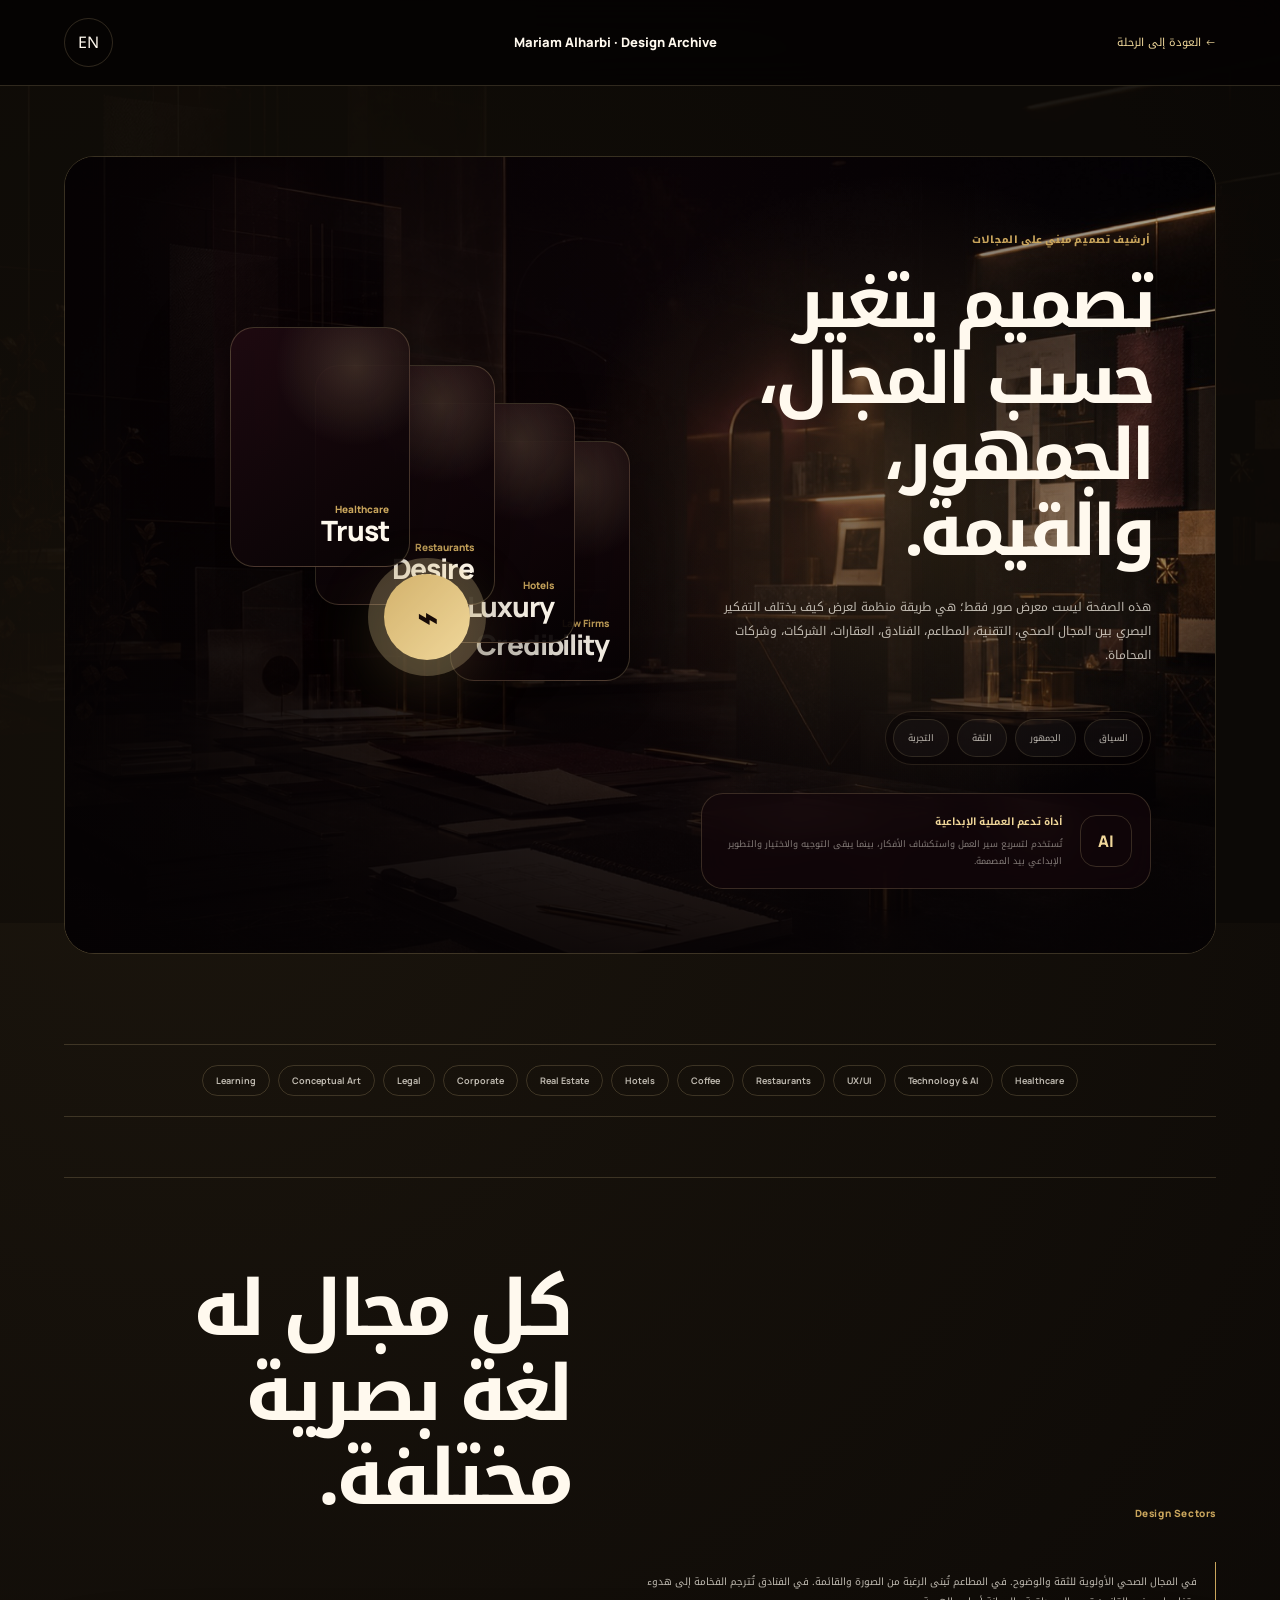
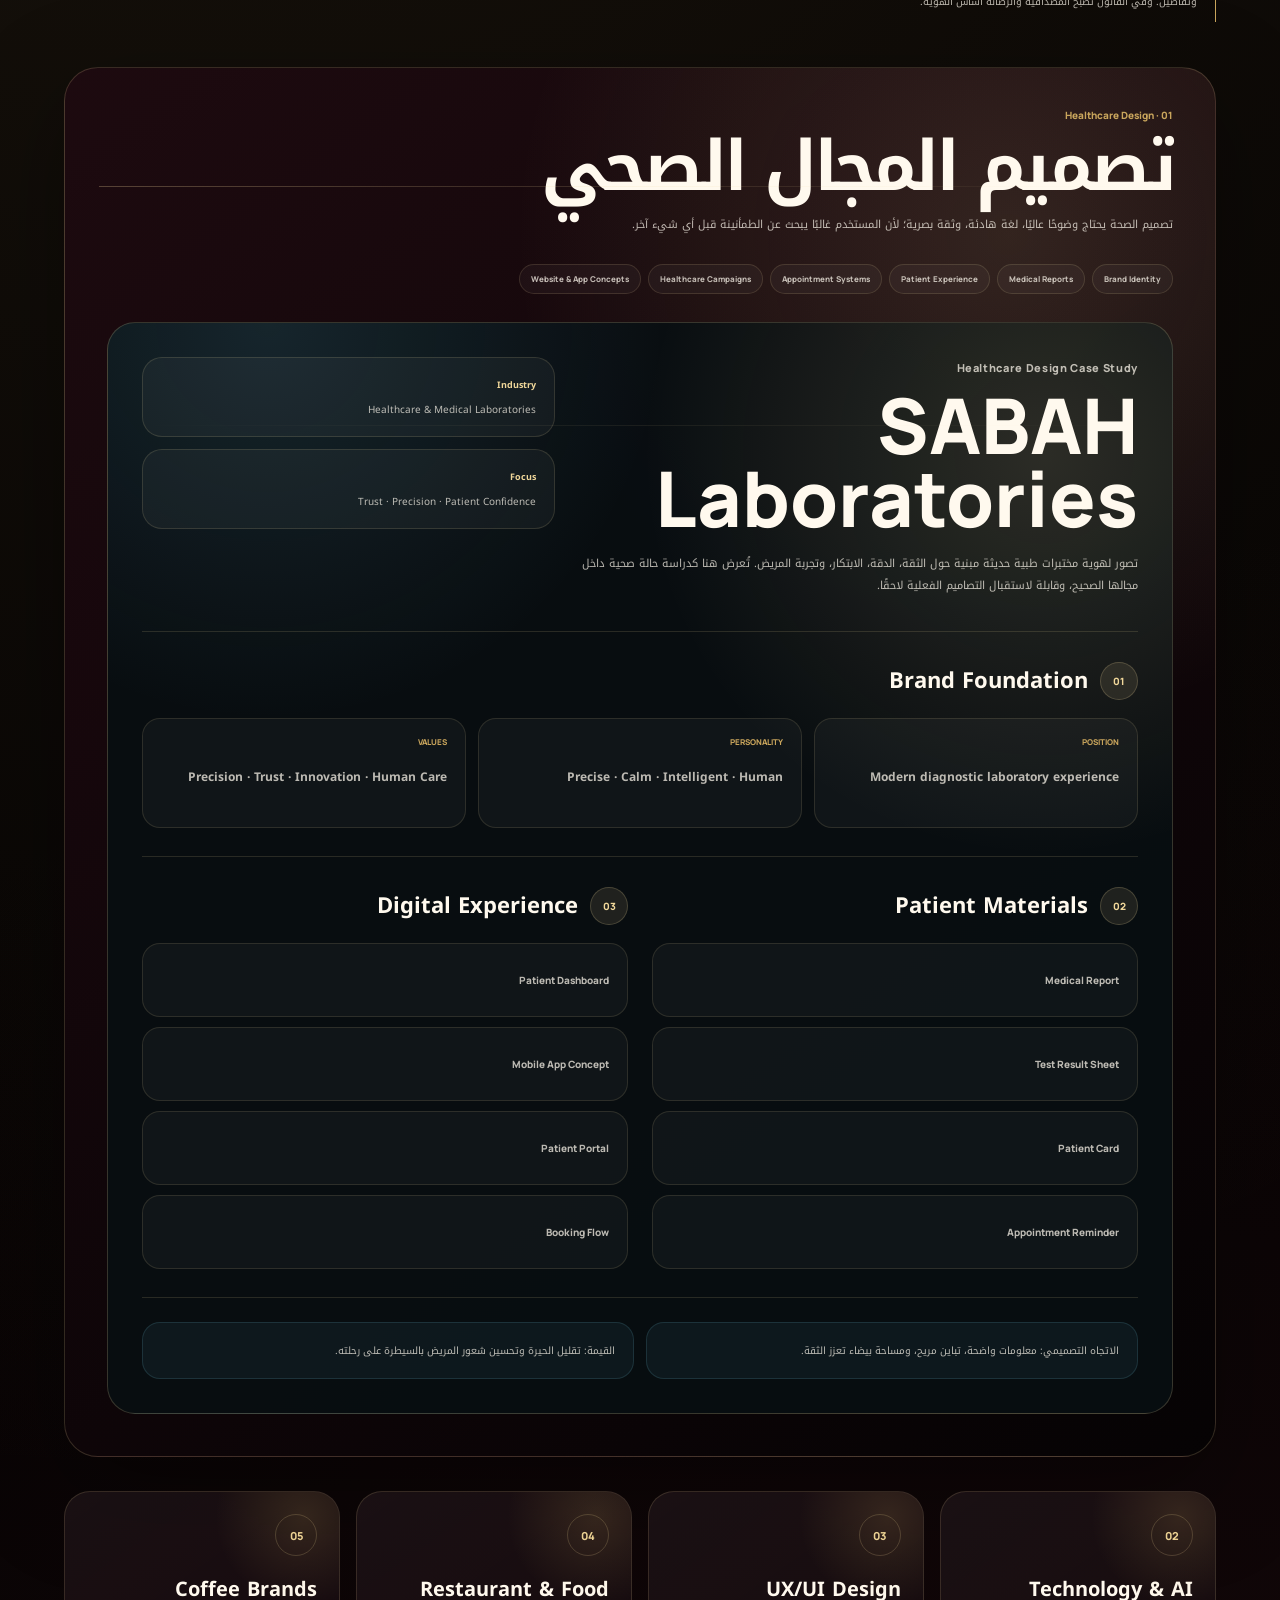
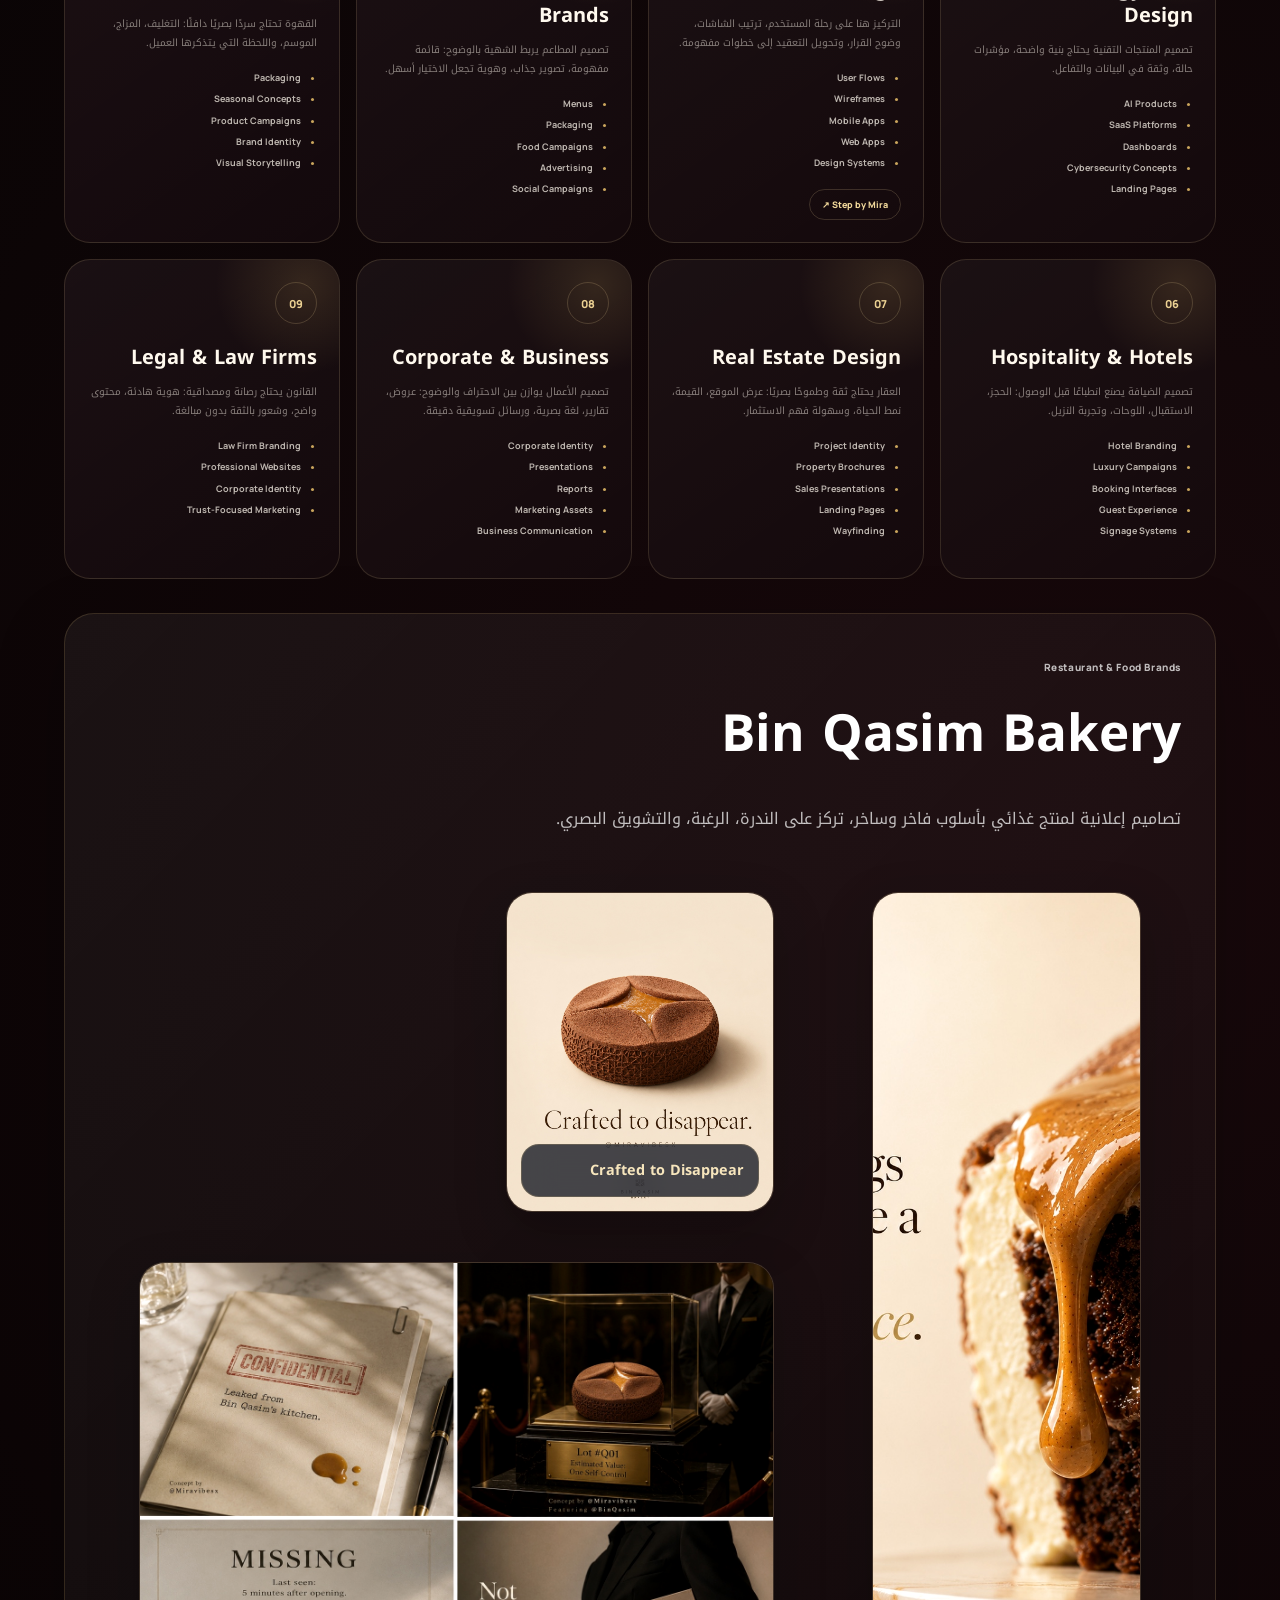
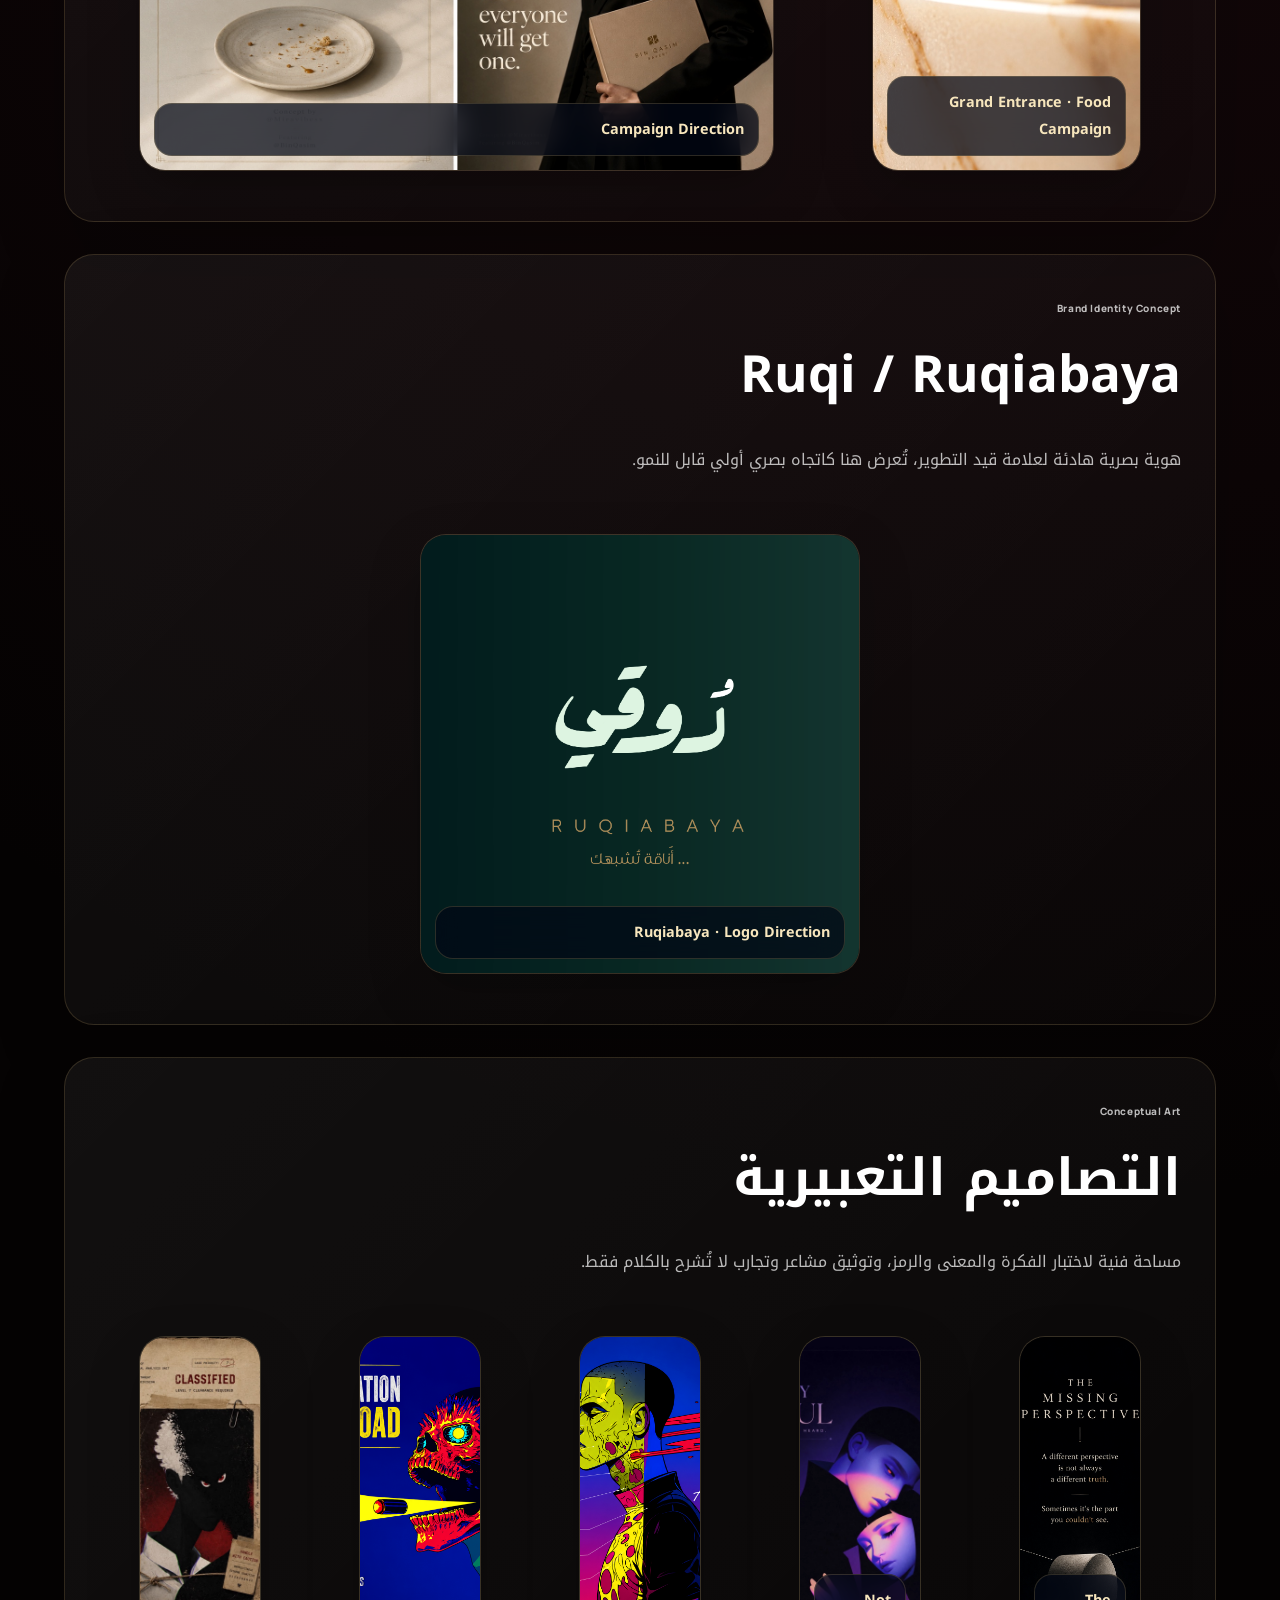
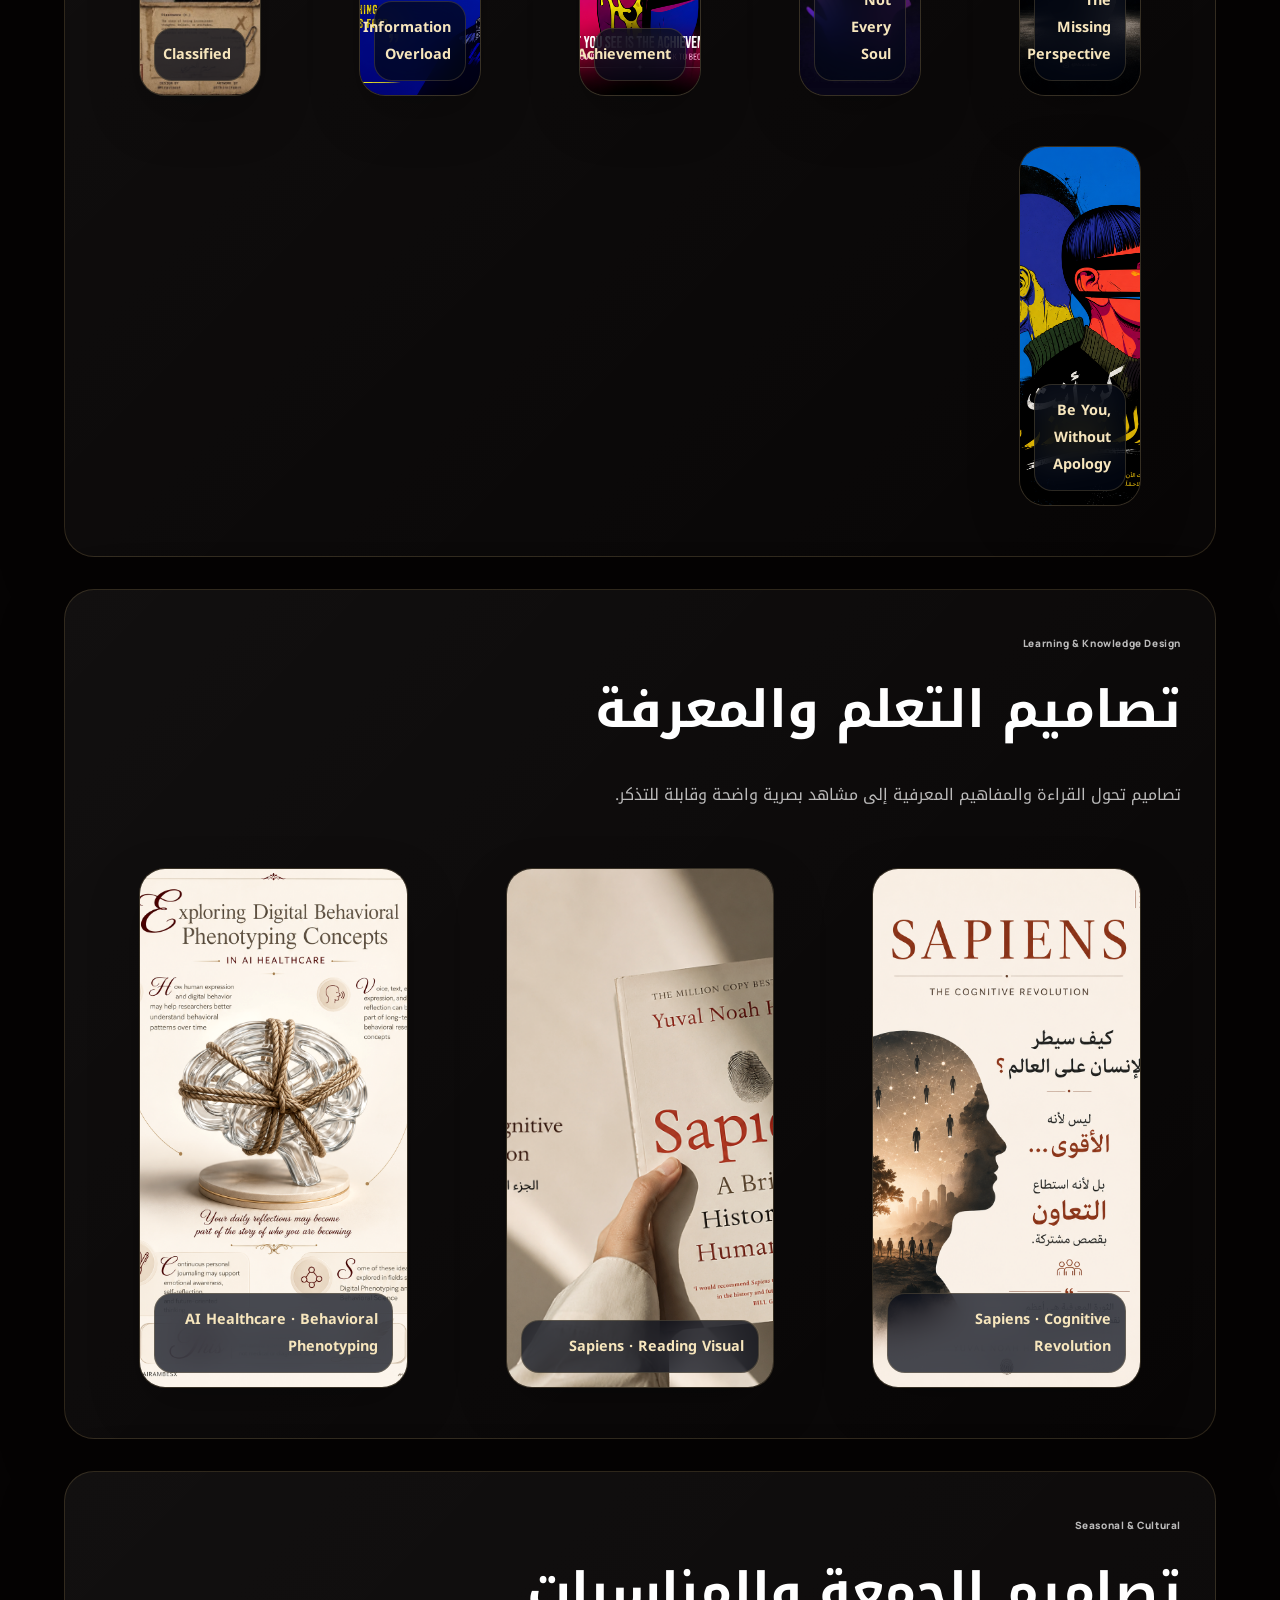
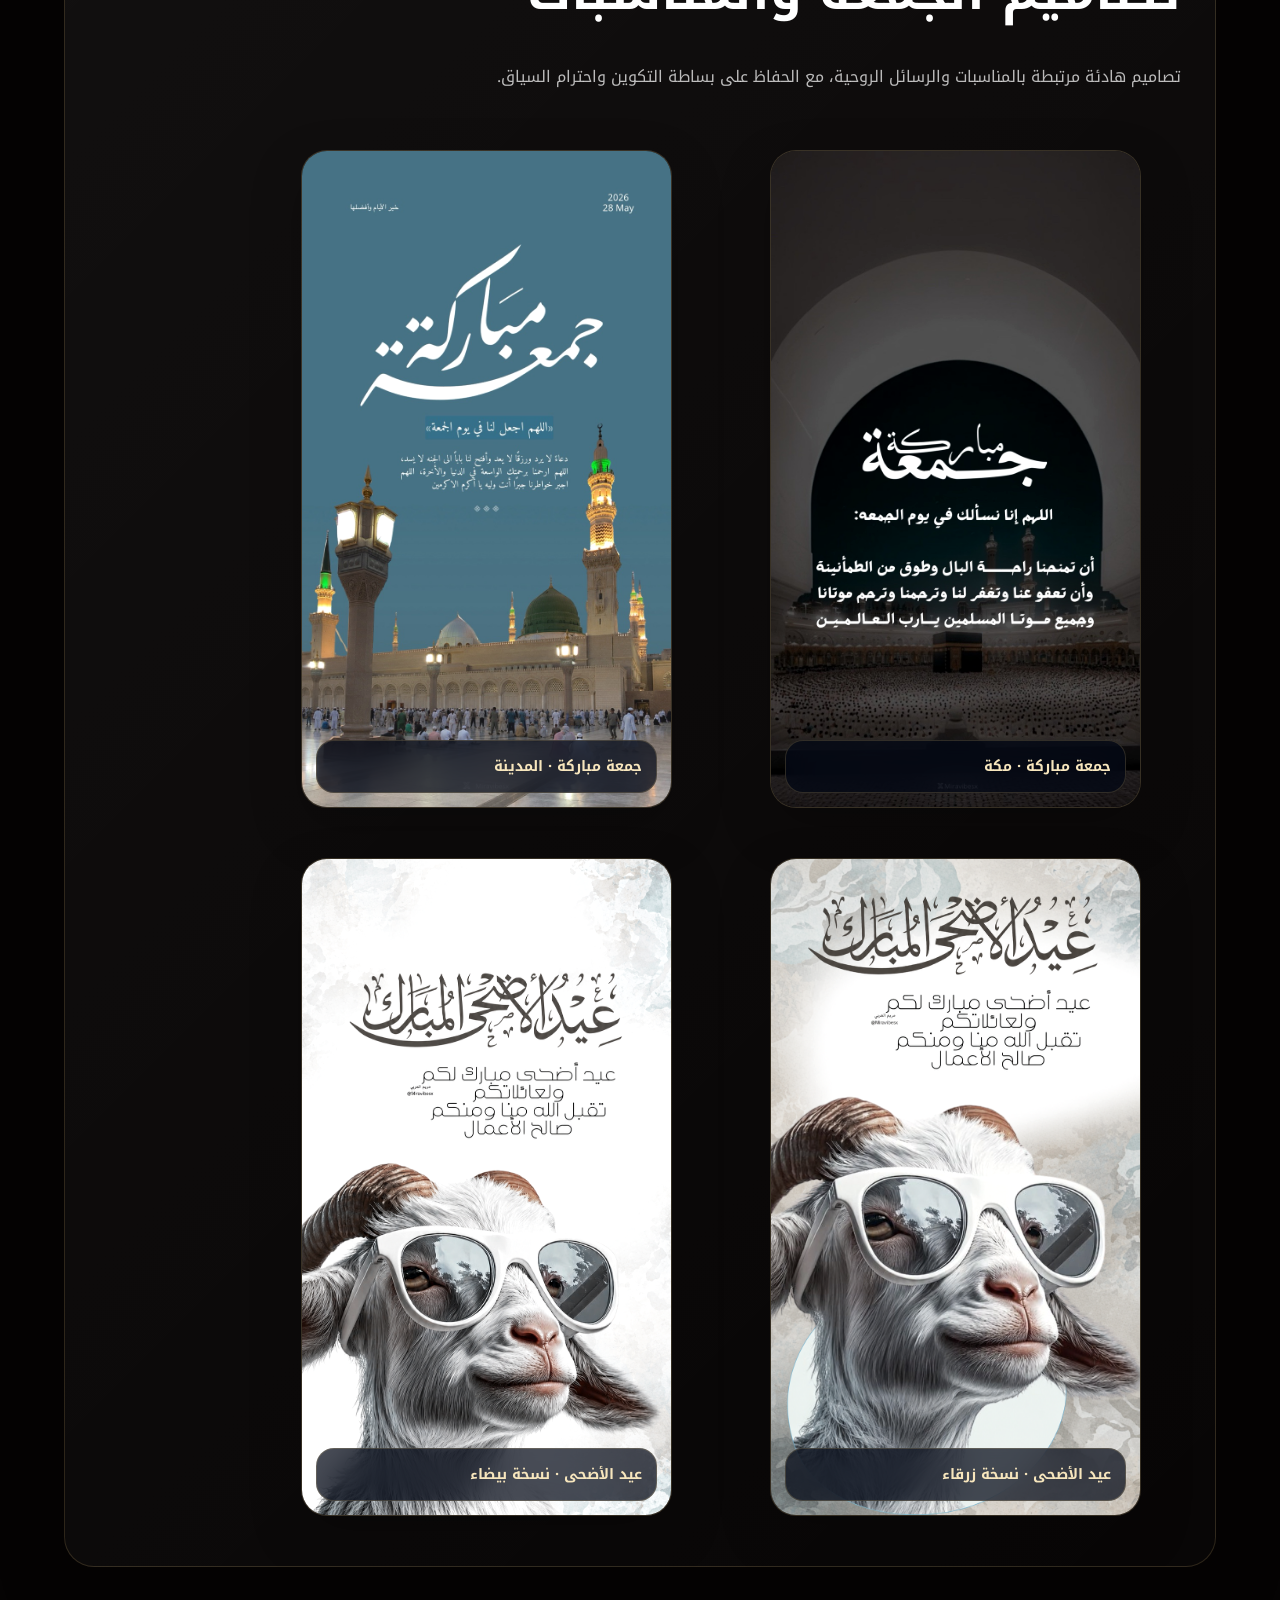
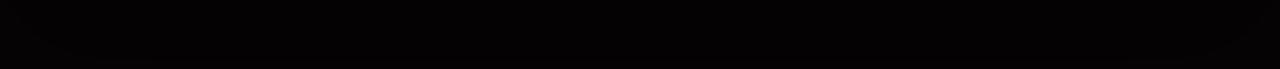
==== design-archive.html @ 44c60dc4 "Update Mariam website with full assets" ====
<!DOCTYPE html>
<html lang="ar" dir="rtl">
<head>
  <meta charset="UTF-8">
  <meta name="viewport" content="width=device-width, initial-scale=1.0">
  <meta name="description" content="أرشيف تصميم مريم الحربي: ملف أعمال منظم حسب المجالات، يوضح كيف يصنع التصميم قيمة مختلفة في الصحة، التقنية، المطاعم، الضيافة، الأعمال، والقانون.">
  <title>Design Archive | Mariam Alharbi</title>
  <link rel="icon" href="assets/images/favicon.png">
  <link rel="preconnect" href="https://fonts.googleapis.com">
  <link rel="preconnect" href="https://fonts.gstatic.com" crossorigin>
  <link href="https://fonts.googleapis.com/css2?family=Manrope:wght@500;600;700;800&family=Noto+Kufi+Arabic:wght@400;500;600;700;800&display=swap" rel="stylesheet">
  <link rel="stylesheet" href="css/design-archive.css?v=20260618-fields">
</head>
<body>
  <div class="archive-film" aria-hidden="true"></div>
  <nav class="archive-nav">
    <a href="index.html#design-gallery">← <span data-ar="العودة إلى الرحلة" data-en="Back to the journey">العودة إلى الرحلة</span></a>
    <strong>Mariam Alharbi · Design Archive</strong>
    <button id="archiveLang" type="button">EN</button>
  </nav>

  <main class="archive-main">
    <header class="archive-hero design-browser-hero reveal">
      <div class="archive-hero-scene" aria-hidden="true"></div>
      <div class="hero-copy">
        <p class="eyebrow" data-ar="أرشيف تصميم مبني على المجالات" data-en="Industry-led design archive">أرشيف تصميم مبني على المجالات</p>
        <h1 data-ar="تصميم يتغير حسب المجال، الجمهور، والقيمة." data-en="Design shifts with the industry, audience, and value.">تصميم يتغير حسب المجال، الجمهور، والقيمة.</h1>
        <p data-ar="هذه الصفحة ليست معرض صور فقط؛ هي طريقة منظمة لعرض كيف يختلف التفكير البصري بين المجال الصحي، التقنية، المطاعم، الفنادق، العقارات، الشركات، وشركات المحاماة." data-en="This is not just an image gallery; it is a structured way to show how visual thinking changes across healthcare, technology, restaurants, hotels, real estate, corporate work, and law firms.">هذه الصفحة ليست معرض صور فقط؛ هي طريقة منظمة لعرض كيف يختلف التفكير البصري بين المجال الصحي، التقنية، المطاعم، الفنادق، العقارات، الشركات، وشركات المحاماة.</p>
        <div class="hero-principles" aria-label="Design principles">
          <span data-ar="السياق" data-en="Context">السياق</span>
          <span data-ar="الجمهور" data-en="Audience">الجمهور</span>
          <span data-ar="الثقة" data-en="Trust">الثقة</span>
          <span data-ar="التجربة" data-en="Experience">التجربة</span>
        </div>
      </div>
      <div class="design-browser" aria-hidden="true">
        <div class="browser-card card-health"><span>Healthcare</span><b>Trust</b></div>
        <div class="browser-card card-food"><span>Restaurants</span><b>Desire</b></div>
        <div class="browser-card card-hotel"><span>Hotels</span><b>Luxury</b></div>
        <div class="browser-card card-legal"><span>Law Firms</span><b>Credibility</b></div>
        <div class="browser-hand">⌁</div>
      </div>
      <aside class="ai-note">
        <span>AI</span>
        <div>
          <strong data-ar="أداة تدعم العملية الإبداعية" data-en="A tool supporting the creative process">أداة تدعم العملية الإبداعية</strong>
          <p data-ar="تُستخدم لتسريع سير العمل واستكشاف الأفكار، بينما يبقى التوجيه والاختيار والتطوير الإبداعي بيد المصممة." data-en="Used to accelerate workflows and explore ideas, while direction, selection, and creative refinement remain designer-led.">تُستخدم لتسريع سير العمل واستكشاف الأفكار، بينما يبقى التوجيه والاختيار والتطوير الإبداعي بيد المصممة.</p>
        </div>
      </aside>
    </header>

    <nav class="industry-nav reveal" aria-label="Design industries">
      <a href="#healthcare">Healthcare</a>
      <a href="#technology-ai">Technology &amp; AI</a>
      <a href="#ux-ui">UX/UI</a>
      <a href="#restaurants">Restaurants</a>
      <a href="#coffee">Coffee</a>
      <a href="#hospitality">Hotels</a>
      <a href="#real-estate">Real Estate</a>
      <a href="#corporate">Corporate</a>
      <a href="#legal">Legal</a>
      <a href="#conceptual-art">Conceptual Art</a>
      <a href="#learning-design">Learning</a>
    </nav>

    <section class="industry-intro reveal">
      <p class="eyebrow">Design Sectors</p>
      <h2 data-ar="كل مجال له لغة بصرية مختلفة." data-en="Every sector has its own visual language.">كل مجال له لغة بصرية مختلفة.</h2>
      <p data-ar="في المجال الصحي الأولوية للثقة والوضوح. في المطاعم تُبنى الرغبة من الصورة والقائمة. في الفنادق تُترجم الفخامة إلى هدوء وتفاصيل. وفي القانون تصبح المصداقية والرصانة أساس الهوية." data-en="Healthcare prioritizes trust and clarity. Restaurants build desire through imagery and menus. Hotels translate luxury into calm details. Legal design relies on credibility and restraint.">في المجال الصحي الأولوية للثقة والوضوح. في المطاعم تُبنى الرغبة من الصورة والقائمة. في الفنادق تُترجم الفخامة إلى هدوء وتفاصيل. وفي القانون تصبح المصداقية والرصانة أساس الهوية.</p>
    </section>

    <section class="industry-card-stack reveal" id="healthcare">
      <article class="sector-panel healthcare-panel">
        <div class="sector-heading">
          <span>01 · Healthcare Design</span>
          <h2 data-ar="تصميم المجال الصحي" data-en="Healthcare Design">تصميم المجال الصحي</h2>
          <p data-ar="تصميم الصحة يحتاج وضوحًا عاليًا، لغة هادئة، وثقة بصرية؛ لأن المستخدم غالبًا يبحث عن الطمأنينة قبل أي شيء آخر." data-en="Healthcare design needs clarity, calm language, and visual trust because users often seek reassurance before anything else.">تصميم الصحة يحتاج وضوحًا عاليًا، لغة هادئة، وثقة بصرية؛ لأن المستخدم غالبًا يبحث عن الطمأنينة قبل أي شيء آخر.</p>
        </div>
        <div class="scope-list sector-tags">
          <span>Brand Identity</span><span>Medical Reports</span><span>Patient Experience</span><span>Appointment Systems</span><span>Healthcare Campaigns</span><span>Website & App Concepts</span>
        </div>

        <article class="sabah-case-study embedded-case" id="sabah-labs">
          <div class="case-hero">
            <div>
              <p class="eyebrow">Healthcare Design Case Study</p>
              <h2>SABAH Laboratories</h2>
              <p data-ar="تصور لهوية مختبرات طبية حديثة مبنية حول الثقة، الدقة، الابتكار، وتجربة المريض. تُعرض هنا كدراسة حالة صحية داخل مجالها الصحيح، وقابلة لاستقبال التصاميم الفعلية لاحقًا." data-en="A modern medical laboratory identity concept built around trust, precision, innovation, and patient experience. It is presented inside its correct healthcare context and is ready for future real uploads.">تصور لهوية مختبرات طبية حديثة مبنية حول الثقة، الدقة، الابتكار، وتجربة المريض. تُعرض هنا كدراسة حالة صحية داخل مجالها الصحيح، وقابلة لاستقبال التصاميم الفعلية لاحقًا.</p>
            </div>
            <div class="case-meta">
              <span><b>Industry</b><em>Healthcare & Medical Laboratories</em></span>
              <span><b>Focus</b><em>Trust · Precision · Patient Confidence</em></span>
            </div>
          </div>
          <div class="case-block">
            <div class="case-heading"><span>01</span><h3>Brand Foundation</h3></div>
            <div class="case-foundation-grid">
              <article><small>Position</small><strong>Modern diagnostic laboratory experience</strong></article>
              <article><small>Personality</small><strong>Precise · Calm · Intelligent · Human</strong></article>
              <article><small>Values</small><strong>Precision · Trust · Innovation · Human Care</strong></article>
            </div>
          </div>
          <div class="case-block split-case">
            <div>
              <div class="case-heading"><span>02</span><h3>Patient Materials</h3></div>
              <div class="case-module-list"><article>Medical Report</article><article>Test Result Sheet</article><article>Patient Card</article><article>Appointment Reminder</article></div>
            </div>
            <div>
              <div class="case-heading"><span>03</span><h3>Digital Experience</h3></div>
              <div class="case-module-list"><article>Patient Dashboard</article><article>Mobile App Concept</article><article>Patient Portal</article><article>Booking Flow</article></div>
            </div>
          </div>
          <div class="case-insights">
            <p data-ar="الاتجاه التصميمي: معلومات واضحة، تباين مريح، ومساحة بيضاء تعزز الثقة." data-en="Design direction: clear information, comfortable contrast, and whitespace that supports trust.">الاتجاه التصميمي: معلومات واضحة، تباين مريح، ومساحة بيضاء تعزز الثقة.</p>
            <p data-ar="القيمة: تقليل الحيرة وتحسين شعور المريض بالسيطرة على رحلته." data-en="Value: reducing uncertainty and helping patients feel more in control of their journey.">القيمة: تقليل الحيرة وتحسين شعور المريض بالسيطرة على رحلته.</p>
          </div>
        </article>
      </article>
    </section>

    <section class="sector-grid reveal" aria-label="Design sectors">
      <article class="sector-card" id="technology-ai"><span>02</span><h3>Technology &amp; AI Design</h3><p data-ar="تصميم المنتجات التقنية يحتاج بنية واضحة، مؤشرات حالة، وثقة في البيانات والتفاعل." data-en="Technology products need clear structure, system states, and trust in data and interaction.">تصميم المنتجات التقنية يحتاج بنية واضحة، مؤشرات حالة، وثقة في البيانات والتفاعل.</p><ul><li>AI Products</li><li>SaaS Platforms</li><li>Dashboards</li><li>Cybersecurity Concepts</li><li>Landing Pages</li></ul></article>
      <article class="sector-card" id="ux-ui"><span>03</span><h3>UX/UI Design</h3><p data-ar="التركيز هنا على رحلة المستخدم، ترتيب الشاشات، وضوح القرار، وتحويل التعقيد إلى خطوات مفهومة." data-en="This focuses on user journeys, screen structure, decision clarity, and turning complexity into understandable steps.">التركيز هنا على رحلة المستخدم، ترتيب الشاشات، وضوح القرار، وتحويل التعقيد إلى خطوات مفهومة.</p><ul><li>User Flows</li><li>Wireframes</li><li>Mobile Apps</li><li>Web Apps</li><li>Design Systems</li></ul><a href="step-by-mira.html">Step by Mira ↗</a></article>
      <article class="sector-card" id="restaurants"><span>04</span><h3>Restaurant & Food Brands</h3><p data-ar="تصميم المطاعم يربط الشهية بالوضوح: قائمة مفهومة، تصوير جذاب، وهوية تجعل الاختيار أسهل." data-en="Restaurant design connects appetite with clarity: readable menus, desirable visuals, and identity that makes choices easier.">تصميم المطاعم يربط الشهية بالوضوح: قائمة مفهومة، تصوير جذاب، وهوية تجعل الاختيار أسهل.</p><ul><li>Menus</li><li>Packaging</li><li>Food Campaigns</li><li>Advertising</li><li>Social Campaigns</li></ul></article>
      <article class="sector-card" id="coffee"><span>05</span><h3>Coffee Brands</h3><p data-ar="القهوة تحتاج سردًا بصريًا دافئًا: التغليف، المزاج، الموسم، واللحظة التي يتذكرها العميل." data-en="Coffee brands need warm visual storytelling: packaging, mood, seasons, and moments customers remember.">القهوة تحتاج سردًا بصريًا دافئًا: التغليف، المزاج، الموسم، واللحظة التي يتذكرها العميل.</p><ul><li>Packaging</li><li>Seasonal Concepts</li><li>Product Campaigns</li><li>Brand Identity</li><li>Visual Storytelling</li></ul></article>
      <article class="sector-card" id="hospitality"><span>06</span><h3>Hospitality & Hotels</h3><p data-ar="تصميم الضيافة يصنع انطباعًا قبل الوصول: الحجز، الاستقبال، اللوحات، وتجربة النزيل." data-en="Hospitality design shapes the impression before arrival: booking, reception, signage, and guest experience.">تصميم الضيافة يصنع انطباعًا قبل الوصول: الحجز، الاستقبال، اللوحات، وتجربة النزيل.</p><ul><li>Hotel Branding</li><li>Luxury Campaigns</li><li>Booking Interfaces</li><li>Guest Experience</li><li>Signage Systems</li></ul></article>
      <article class="sector-card" id="real-estate"><span>07</span><h3>Real Estate Design</h3><p data-ar="العقار يحتاج ثقة وطموحًا بصريًا: عرض الموقع، القيمة، نمط الحياة، وسهولة فهم الاستثمار." data-en="Real estate design needs trust and aspiration: location, value, lifestyle, and investment clarity.">العقار يحتاج ثقة وطموحًا بصريًا: عرض الموقع، القيمة، نمط الحياة، وسهولة فهم الاستثمار.</p><ul><li>Project Identity</li><li>Property Brochures</li><li>Sales Presentations</li><li>Landing Pages</li><li>Wayfinding</li></ul></article>
      <article class="sector-card" id="corporate"><span>08</span><h3>Corporate & Business</h3><p data-ar="تصميم الأعمال يوازن بين الاحتراف والوضوح: عروض، تقارير، لغة بصرية، ورسائل تسويقية دقيقة." data-en="Business design balances professionalism and clarity through presentations, reports, visual systems, and precise messaging.">تصميم الأعمال يوازن بين الاحتراف والوضوح: عروض، تقارير، لغة بصرية، ورسائل تسويقية دقيقة.</p><ul><li>Corporate Identity</li><li>Presentations</li><li>Reports</li><li>Marketing Assets</li><li>Business Communication</li></ul></article>
      <article class="sector-card" id="legal"><span>09</span><h3>Legal & Law Firms</h3><p data-ar="القانون يحتاج رصانة ومصداقية: هوية هادئة، محتوى واضح، وشعور بالثقة بدون مبالغة." data-en="Legal design needs restraint and credibility: calm identity, clear content, and trust without exaggeration.">القانون يحتاج رصانة ومصداقية: هوية هادئة، محتوى واضح، وشعور بالثقة بدون مبالغة.</p><ul><li>Law Firm Branding</li><li>Professional Websites</li><li>Corporate Identity</li><li>Trust-Focused Marketing</li></ul></article>
    </section>

    <section class="portfolio-category reveal" id="bin-qasim">
      <div class="category-copy">
        <p class="eyebrow">Restaurant & Food Brands</p>
        <h2>Bin Qasim Bakery</h2>
        <p data-ar="تصاميم إعلانية لمنتج غذائي بأسلوب فاخر وساخر، تركز على الندرة، الرغبة، والتشويق البصري." data-en="Luxury editorial advertising concepts for a bakery product, built around scarcity, desire, and visual intrigue.">تصاميم إعلانية لمنتج غذائي بأسلوب فاخر وساخر، تركز على الندرة، الرغبة، والتشويق البصري.</p>
      </div>
      <div class="masonry-gallery brand-gallery">
        <figure class="tall"><img src="assets/images/design-portfolio/bin-qasim-grand-entrance.jpeg" alt="Bin Qasim grand entrance campaign"><figcaption>Grand Entrance · Food Campaign</figcaption></figure>
        <figure><img src="assets/images/design-portfolio/bin-qasim-crafted.jpeg" alt="Bin Qasim crafted to disappear"><figcaption>Crafted to Disappear</figcaption></figure>
        <figure class="wide"><img src="assets/images/design-portfolio/bin-qasim-campaign-grid.jpeg" alt="Bin Qasim campaign grid"><figcaption>Campaign Direction</figcaption></figure>
      </div>
    </section>

    <section class="portfolio-category reveal" id="ruqi-design">
      <div class="category-copy">
        <p class="eyebrow">Brand Identity Concept</p>
        <h2>Ruqi / Ruqiabaya</h2>
        <p data-ar="هوية بصرية هادئة لعلامة قيد التطوير، تُعرض هنا كاتجاه بصري أولي قابل للنمو." data-en="A calm visual identity for a developing brand, presented here as an early direction that can evolve.">هوية بصرية هادئة لعلامة قيد التطوير، تُعرض هنا كاتجاه بصري أولي قابل للنمو.</p>
      </div>
      <div class="masonry-gallery brand-gallery compact-gallery">
        <figure><img src="assets/images/design-portfolio/ruqiabaya-logo.png" alt="Ruqiabaya logo concept"><figcaption>Ruqiabaya · Logo Direction</figcaption></figure>
      </div>
    </section>

    <section class="portfolio-category reveal" id="conceptual-art">
      <div class="category-copy">
        <p class="eyebrow">Conceptual Art</p>
        <h2 data-ar="التصاميم التعبيرية" data-en="Expressive & Conceptual Art">التصاميم التعبيرية</h2>
        <p data-ar="مساحة فنية لاختبار الفكرة والمعنى والرمز، وتوثيق مشاعر وتجارب لا تُشرح بالكلام فقط." data-en="A visual space for ideas, symbolism, and emotional storytelling beyond literal explanation.">مساحة فنية لاختبار الفكرة والمعنى والرمز، وتوثيق مشاعر وتجارب لا تُشرح بالكلام فقط.</p>
      </div>
      <div class="masonry-gallery expressive-gallery">
        <figure><img src="assets/images/design-portfolio/missing-perspective.jpeg" alt="The Missing Perspective"><figcaption>The Missing Perspective</figcaption></figure>
        <figure><img src="assets/images/design-portfolio/not-every-soul.jpeg" alt="Not Every Soul"><figcaption>Not Every Soul</figcaption></figure>
        <figure><img src="assets/images/design-portfolio/achievement.jpeg" alt="Achievement expressive design"><figcaption>Achievement</figcaption></figure>
        <figure><img src="assets/images/design-portfolio/information-overload.jpeg" alt="Information Overload"><figcaption>Information Overload</figcaption></figure>
        <figure><img src="assets/images/design-portfolio/classified.jpeg" alt="Classified expressive design"><figcaption>Classified</figcaption></figure>
        <figure><img src="assets/images/design-portfolio/be-you-unapologetic.png" alt="Be you without apology expressive poster"><figcaption>Be You, Without Apology</figcaption></figure>
      </div>
    </section>

    <section class="portfolio-category reveal" id="learning-design">
      <div class="category-copy">
        <p class="eyebrow">Learning & Knowledge Design</p>
        <h2 data-ar="تصاميم التعلم والمعرفة" data-en="Learning & Knowledge Designs">تصاميم التعلم والمعرفة</h2>
        <p data-ar="تصاميم تحول القراءة والمفاهيم المعرفية إلى مشاهد بصرية واضحة وقابلة للتذكر." data-en="Designs that turn reading and knowledge concepts into clear, memorable visual moments.">تصاميم تحول القراءة والمفاهيم المعرفية إلى مشاهد بصرية واضحة وقابلة للتذكر.</p>
      </div>
      <div class="masonry-gallery learning-gallery">
        <figure><img src="assets/images/design-portfolio/sapiens-poster.png" alt="Sapiens cognitive revolution poster"><figcaption>Sapiens · Cognitive Revolution</figcaption></figure>
        <figure><img src="assets/images/design-portfolio/sapiens-book-part-one.png" alt="Sapiens book learning design"><figcaption>Sapiens · Reading Visual</figcaption></figure>
        <figure class="wide"><img src="assets/images/design-portfolio/behavioral-phenotyping-healthcare-ai.png" alt="Digital behavioral phenotyping in AI healthcare concept"><figcaption>AI Healthcare · Behavioral Phenotyping</figcaption></figure>
      </div>
    </section>

    <section class="portfolio-category reveal" id="friday-cultural">
      <div class="category-copy">
        <p class="eyebrow">Seasonal & Cultural</p>
        <h2 data-ar="تصاميم الجمعة والمناسبات" data-en="Friday & Cultural Designs">تصاميم الجمعة والمناسبات</h2>
        <p data-ar="تصاميم هادئة مرتبطة بالمناسبات والرسائل الروحية، مع الحفاظ على بساطة التكوين واحترام السياق." data-en="Quiet seasonal and spiritual designs with simple composition and respect for context.">تصاميم هادئة مرتبطة بالمناسبات والرسائل الروحية، مع الحفاظ على بساطة التكوين واحترام السياق.</p>
      </div>
      <div class="masonry-gallery cultural-gallery">
        <figure><img src="assets/images/design-portfolio/friday-makkah-dark.jpeg" alt="Friday design with Makkah"><figcaption>جمعة مباركة · مكة</figcaption></figure>
        <figure><img src="assets/images/design-portfolio/friday-madinah-blue.jpeg" alt="Friday design with Madinah"><figcaption>جمعة مباركة · المدينة</figcaption></figure>
        <figure><img src="assets/images/design-portfolio/eid-goat-blue.png" alt="Eid greeting blue design"><figcaption>عيد الأضحى · نسخة زرقاء</figcaption></figure>
        <figure><img src="assets/images/design-portfolio/eid-goat-white.png" alt="Eid greeting white design"><figcaption>عيد الأضحى · نسخة بيضاء</figcaption></figure>
      </div>
    </section>
  </main>

  <div class="design-lightbox" id="designLightbox" aria-hidden="true">
    <button class="lightbox-close" type="button" aria-label="Close design preview">×</button>
    <figure>
      <img id="lightboxImage" src="" alt="">
      <figcaption id="lightboxCaption"></figcaption>
    </figure>
  </div>

  <script>
    const toggle = document.getElementById("archiveLang");
    let lang = "ar";
    toggle.addEventListener("click", () => {
      lang = lang === "ar" ? "en" : "ar";
      document.documentElement.lang = lang;
      document.documentElement.dir = lang === "ar" ? "rtl" : "ltr";
      toggle.textContent = lang === "ar" ? "EN" : "العربية";
      document.querySelectorAll("[data-ar][data-en]").forEach(el => {
        el.textContent = lang === "ar" ? el.dataset.ar : el.dataset.en;
      });
    });
    const observer = new IntersectionObserver(entries => entries.forEach(entry => {
      if (entry.isIntersecting) {
        entry.target.classList.add("visible");
        observer.unobserve(entry.target);
      }
    }), { threshold: .12 });
    document.querySelectorAll(".reveal").forEach(el => observer.observe(el));
    const lightbox = document.getElementById("designLightbox");
    const lightboxImage = document.getElementById("lightboxImage");
    const lightboxCaption = document.getElementById("lightboxCaption");
    function closeLightbox() {
      lightbox.setAttribute("aria-hidden", "true");
      lightboxImage.removeAttribute("src");
    }
    document.querySelectorAll(".masonry-gallery figure").forEach(figure => {
      figure.tabIndex = 0;
      figure.setAttribute("role", "button");
      figure.setAttribute("aria-label", "Open design preview");
      const open = () => {
        const img = figure.querySelector("img");
        const caption = figure.querySelector("figcaption")?.textContent || img.alt || "Design preview";
        lightboxImage.src = img.src;
        lightboxImage.alt = img.alt;
        lightboxCaption.textContent = caption;
        lightbox.setAttribute("aria-hidden", "false");
      };
      figure.addEventListener("click", open);
      figure.addEventListener("keydown", event => {
        if (event.key === "Enter" || event.key === " ") {
          event.preventDefault();
          open();
        }
      });
    });
    document.querySelector(".lightbox-close").addEventListener("click", closeLightbox);
    lightbox.addEventListener("click", event => { if (event.target === lightbox) closeLightbox(); });
    document.addEventListener("keydown", event => { if (event.key === "Escape") closeLightbox(); });
  </script>
</body>
</html>
---- css/design-archive.css ----
:root {
  --gold: #c9a55c;
  --gold-2: #f0d79a;
  --text: #fff9ee;
  --soft: rgba(255, 249, 238, .72);
  --muted: rgba(255, 249, 238, .48);
  --line: rgba(240, 215, 154, .18);
  --panel: linear-gradient(145deg, rgba(31, 15, 17, .84), rgba(8, 4, 4, .94));
}

* { box-sizing: border-box; min-width: 0; }
html { max-width: 100%; overflow-x: hidden; scroll-behavior: smooth; }
body {
  background:
    radial-gradient(circle at 14% 8%, rgba(201, 165, 92, .11), transparent 26%),
    radial-gradient(circle at 86% 42%, rgba(100, 30, 44, .2), transparent 34%),
    #050303;
  color: var(--text);
  font-family: "Noto Kufi Arabic", Manrope, sans-serif;
  margin: 0;
  max-width: 100%;
  min-height: 100vh;
  overflow-x: hidden;
}
button { font: inherit; }
img { display: block; height: auto; max-width: 100%; }

.archive-nav {
  align-items: center;
  background: rgba(5, 3, 3, .9);
  backdrop-filter: blur(18px);
  border-bottom: 1px solid var(--line);
  display: flex;
  gap: 20px;
  justify-content: space-between;
  padding: 18px clamp(18px, 5vw, 70px);
  position: sticky;
  top: 0;
  z-index: 10;
}
.archive-nav a { color: var(--gold-2); font-size: 11px; text-decoration: none; }
.archive-nav strong { font: 800 13px/1 Manrope, sans-serif; }
.archive-nav button {
  background: transparent;
  border: 1px solid var(--line);
  border-radius: 999px;
  color: var(--text);
  padding: 8px 13px;
}
.archive-main { margin: auto; max-width: 1240px; padding: 70px clamp(18px, 5vw, 70px); }
.reveal { opacity: 0; transform: translateY(22px); transition: .75s ease; }
.reveal.visible { opacity: 1; transform: none; }
.eyebrow { color: var(--gold); font: 800 10px/1.7 Manrope, "Noto Kufi Arabic", sans-serif; letter-spacing: .06em; }

.archive-hero { align-items: center; display: grid; gap: 25px 50px; grid-template-columns: 1.15fr .85fr; margin-bottom: 90px; min-height: 620px; position: relative; }
.hero-copy { position: relative; z-index: 2; }
.archive-hero h1 { font-size: clamp(52px, 7vw, 92px); letter-spacing: -.07em; line-height: 1.08; margin: 18px 0 25px; max-width: 720px; }
.hero-copy > p:last-of-type { color: var(--soft); line-height: 2; max-width: 630px; }
.hero-principles { display: flex; flex-wrap: wrap; gap: 8px; margin-top: 32px; }
.hero-principles span { border: 1px solid var(--line); border-radius: 999px; color: var(--soft); font-size: 9px; padding: 9px 14px; }
.hero-visual { align-items: center; aspect-ratio: 1; display: flex; justify-content: center; justify-self: end; max-width: 420px; position: relative; width: 100%; }
.hero-visual::before { background: radial-gradient(circle, rgba(201, 165, 92, .17), rgba(100, 30, 44, .09) 38%, transparent 68%); content: ""; inset: -15%; position: absolute; }
.visual-orbit { border: 1px solid rgba(240, 215, 154, .19); border-radius: 50%; position: absolute; }
.orbit-one { animation: orbit 18s linear infinite; height: 76%; width: 76%; }
.orbit-two { animation: orbit 24s linear infinite reverse; border-style: dashed; height: 100%; width: 100%; }
.visual-mark { align-items: center; background: rgba(12, 6, 7, .8); border: 1px solid rgba(240, 215, 154, .38); border-radius: 50%; box-shadow: 0 0 55px rgba(201, 165, 92, .15); color: var(--gold-2); display: flex; font: 800 70px/1 Manrope; height: 180px; justify-content: center; position: relative; width: 180px; z-index: 1; }
.visual-label { background: #0d0708; border: 1px solid var(--line); color: var(--soft); font: 700 8px/1 Manrope; padding: 8px 11px; position: absolute; z-index: 2; }
.label-idea { inset: 8% auto auto 15%; }
.label-system { inset: 46% 0 auto auto; }
.label-experience { inset: auto auto 10% 8%; }
.ai-note {
  align-items: center;
  background: rgba(20, 9, 10, .54);
  border: 1px solid var(--line);
  display: flex;
  gap: 18px;
  grid-column: 1 / -1;
  margin-top: -30px;
  max-width: 760px;
  padding: 18px;
}
.ai-note span {
  align-items: center;
  border: 1px solid var(--line);
  color: var(--gold-2);
  display: flex;
  font: 800 16px/1 Manrope;
  height: 52px;
  justify-content: center;
  min-width: 52px;
}
.ai-note strong { color: var(--gold-2); display: block; font-size: 10px; margin-bottom: 5px; }
.ai-note p { color: var(--muted); font-size: 9px; line-height: 1.9; margin: 0; }
.design-map { border: 1px solid var(--line); margin-bottom: 90px; overflow: hidden; padding: clamp(22px, 4vw, 48px); position: relative; }
.design-map::before { background: radial-gradient(circle, rgba(201, 165, 92, .13), transparent 65%); content: ""; height: 480px; left: 50%; position: absolute; top: 58%; transform: translate(-50%, -50%); width: 480px; }
.map-intro { margin: 0 auto 34px; max-width: 620px; position: relative; text-align: center; z-index: 1; }
.map-intro h2 { font-size: clamp(26px, 4vw, 46px); margin: 8px 0 12px; }
.map-intro > p:last-child { color: var(--muted); font-size: 10px; line-height: 1.9; }
.map-grid { display: grid; gap: 14px; grid-template-areas: "method core digital" "visual core brand"; grid-template-columns: 1fr 1.15fr 1fr; position: relative; z-index: 1; }
.map-core, .map-route { border: 1px solid var(--line); min-height: 145px; padding: 20px; }
.map-core { align-items: center; background: radial-gradient(circle at 50% 25%, rgba(201, 165, 92, .18), transparent 65%), var(--panel); display: flex; flex-direction: column; grid-area: core; justify-content: center; text-align: center; }
.map-core > span { align-items: center; border: 1px solid rgba(240, 215, 154, .35); border-radius: 50%; color: var(--gold-2); display: flex; font: 800 35px/1 Manrope; height: 78px; justify-content: center; margin-bottom: 18px; width: 78px; }
.map-core strong { font-size: 17px; }
.map-core small, .map-route small { color: var(--muted); font-size: 8px; line-height: 1.8; margin-top: 7px; }
.map-route { background: rgba(20, 9, 10, .58); color: var(--text); display: flex; flex-direction: column; justify-content: flex-end; text-decoration: none; transition: .3s; }
.map-route:hover { background: rgba(201, 165, 92, .1); border-color: rgba(240, 215, 154, .42); transform: translateY(-4px); }
.map-route span { color: var(--gold); font: 800 9px/1 Manrope; margin-bottom: auto; }
.map-route strong { font-size: 14px; }
.route-method { grid-area: method; }
.route-digital { grid-area: digital; }
.route-visual { grid-area: visual; }
.route-brand { grid-area: brand; }

section { border-top: 1px solid var(--line); padding: 75px 0; scroll-margin-top: 80px; }
.section-heading { margin-bottom: 38px; max-width: 760px; }
.section-heading > span, .category-heading > span { color: var(--gold); font: 800 10px/1 Manrope; }
.section-heading h2, .category-heading h2 { font-size: clamp(30px, 4vw, 54px); letter-spacing: -.055em; line-height: 1.2; margin: 12px 0; overflow-wrap: anywhere; }
.section-heading > p:last-child, .category-heading p:last-child { color: var(--muted); font-size: 10px; line-height: 1.9; }
blockquote { border-inline-start: 2px solid var(--gold); color: var(--soft); font-size: 10px; line-height: 1.9; margin: 35px 0 0; padding: 10px 18px; }

.journey-track { display: grid; gap: 14px; grid-template-columns: repeat(4, 1fr); position: relative; }
.journey-track::before { background: linear-gradient(90deg, transparent, var(--gold), transparent); content: ""; height: 1px; left: 7%; opacity: .35; position: absolute; right: 7%; top: 27px; }
.journey-track article, .work-placeholder, .logo-placeholder, .concept-grid article, .brand-card {
  background: var(--panel);
  border: 1px solid var(--line);
}
.journey-track article { min-height: 185px; padding: 20px; position: relative; transition: .3s; }
.journey-track article:hover { border-color: rgba(240, 215, 154, .44); transform: translateY(-5px); }
.journey-track b { align-items: center; background: #14090a; border: 1px solid var(--line); border-radius: 50%; color: var(--gold-2); display: flex; font: 800 9px/1 Manrope; height: 55px; justify-content: center; position: relative; width: 55px; z-index: 1; }
.journey-track h3 { font-size: 17px; margin: 22px 0 7px; }
.journey-track p { color: var(--muted); font-size: 9px; line-height: 1.8; margin: 0; }

.ecosystem-map { display: grid; gap: 12px; grid-template-columns: repeat(3, 1fr); margin: auto; max-width: 950px; position: relative; }
.ecosystem-map::before, .ecosystem-map::after, .ecosystem-node::after { display: none; }
.ecosystem-core, .ecosystem-node { align-items: center; background: var(--panel); border: 1px solid var(--line); display: flex; flex-direction: column; justify-content: center; min-height: 115px; position: relative; text-align: center; width: auto; z-index: 2; }
.ecosystem-core { border-radius: 18px; box-shadow: 0 0 55px rgba(201, 165, 92, .16); grid-column: 2; grid-row: 1 / span 2; height: auto; inset: auto; transform: none; }
.ecosystem-core span { color: var(--gold-2); font: 800 38px/1 Manrope; }
.ecosystem-core strong { font: 800 17px/1.5 Manrope; }
.ecosystem-core small, .ecosystem-node small { color: var(--muted); font-size: 8px; overflow-wrap: anywhere; }
.ecosystem-node { border-radius: 18px; padding: 12px; }
.ecosystem-node strong { font: 800 11px/1.5 Manrope; overflow-wrap: anywhere; }
.node-health, .node-cyber, .node-brand, .node-ux, .node-product, .node-systems { inset: auto; transform: none; }

.category-heading { margin-bottom: 35px; max-width: 790px; }
.category-heading h2 { margin-top: 8px; }
.placeholder-grid, .logo-grid, .concept-grid { display: grid; gap: 16px; grid-template-columns: repeat(3, 1fr); }
.work-placeholder, .logo-placeholder { align-content: end; display: grid; min-height: 270px; overflow: hidden; padding: 20px; position: relative; }
.work-placeholder::before, .logo-placeholder::before { border: 1px solid rgba(240, 215, 154, .13); border-radius: 50%; content: ""; height: 170px; left: 50%; position: absolute; top: 45%; transform: translate(-50%, -50%); width: 170px; }
.work-placeholder span, .logo-placeholder span { color: var(--gold); font: 800 10px/1 Manrope; }
.work-placeholder strong, .logo-placeholder strong { font-size: 13px; margin-top: 8px; overflow-wrap: anywhere; z-index: 1; }
.work-placeholder small { color: var(--muted); font-size: 8px; margin-top: 5px; z-index: 1; }
.poster-placeholders { display: flex; gap: 22px; justify-content: center; }
.poster-placeholders article { align-items: end; background: var(--panel); border: 1px solid var(--line); display: flex; justify-content: space-between; min-height: 350px; padding: 16px; transition: .3s; width: 235px; }
.poster-placeholders article:nth-child(1) { transform: rotate(-4deg); }
.poster-placeholders article:nth-child(3) { transform: rotate(4deg); }
.poster-placeholders article:hover { border-color: rgba(240, 215, 154, .44); transform: translateY(-6px); }
.poster-placeholders span { color: var(--gold-2); font: 800 10px/1 Manrope; }
.poster-placeholders b { color: var(--muted); font-size: 8px; }

.logo-grid { grid-template-columns: repeat(4, 1fr); }
.logo-grid figure { background: #12090a; border: 1px solid var(--line); margin: 0; overflow: hidden; padding: 9px; }
.logo-grid img { aspect-ratio: 1; object-fit: cover; width: 100%; }
.logo-grid figcaption { align-items: center; display: flex; justify-content: space-between; padding: 12px 3px 3px; }
.logo-grid strong { font: 800 11px/1 Manrope; }
.logo-grid small { color: var(--muted); font-size: 8px; }
.logo-placeholder { min-height: 0; }
.concept-grid article { align-items: center; aspect-ratio: 1.35; display: flex; justify-content: center; overflow: hidden; position: relative; }
.concept-grid i, .concept-grid i::before, .concept-grid i::after { border: 1px solid rgba(240, 215, 154, .18); border-radius: 50%; content: ""; height: 120px; position: absolute; width: 120px; }
.concept-grid i::before { height: 65px; inset: 27px; width: 65px; }
.concept-grid i::after { animation: orbit 9s linear infinite; border-style: dashed; height: 175px; inset: -28px; width: 175px; }
.concept-grid span { color: var(--gold-2); font-size: 9px; z-index: 1; }
@keyframes orbit { to { transform: rotate(360deg); } }

.brand-grid { display: grid; gap: 18px; grid-template-columns: repeat(2, 1fr); }
.brand-card { min-height: 440px; overflow: hidden; padding: 30px; position: relative; }
.brand-card::after { border: 1px solid rgba(240, 215, 154, .12); border-radius: 50%; content: ""; height: 290px; position: absolute; right: -90px; top: -80px; width: 290px; }
.brand-card.vyro { background: linear-gradient(145deg, rgba(14, 24, 29, .9), rgba(7, 4, 4, .94)); }
.brand-card.vyro::after { border-color: rgba(142, 174, 190, .2); }
.brand-monogram { align-items: center; border: 1px solid var(--line); color: var(--gold-2); display: flex; font: 800 44px/1 Manrope; height: 90px; justify-content: center; margin-bottom: 38px; width: 90px; }
.brand-card h3 { font: 800 clamp(38px, 5vw, 65px)/1 Manrope; margin: 10px 0; }
.brand-card > strong { color: var(--soft); font-size: 11px; }
.brand-card ul { color: var(--muted); font: 600 9px/2.2 Manrope; margin: 28px 0 35px; padding-inline-start: 16px; }
.brand-card em { border: 1px solid var(--line); border-radius: 999px; color: var(--gold-2); font-size: 8px; font-style: normal; padding: 8px 12px; }

@media (max-width: 850px) {
  .archive-hero { grid-template-columns: 1fr; }
  .hero-visual { justify-self: center; max-width: 360px; }
  .ai-note { margin-top: 0; }
  .journey-track { grid-template-columns: repeat(2, 1fr); }
  .journey-track::before { display: none; }
  .logo-grid { grid-template-columns: repeat(2, 1fr); }
  .ecosystem-map { transform: none; }
  .poster-placeholders { flex-wrap: wrap; }
  .brand-grid { grid-template-columns: 1fr; }
}

@media (max-width: 620px) {
  .archive-nav { gap: 10px; padding: 14px 16px; }
  .archive-nav strong { display: none; }
  .archive-nav a, .archive-nav button { white-space: nowrap; }
  .archive-main { padding: 45px 16px; }
  .archive-hero { gap: 34px; margin-bottom: 65px; min-height: auto; }
  .archive-hero h1 { font-size: clamp(40px, 13vw, 48px); overflow-wrap: anywhere; }
  .hero-visual { max-width: 290px; }
  .visual-mark { font-size: 52px; height: 130px; width: 130px; }
  .ai-note { align-items: flex-start; flex-direction: row; }
  .archive-filters { margin-bottom: 55px; }
  .design-map { margin-bottom: 55px; padding: 20px; }
  .design-map::before { height: 320px; width: 320px; }
  .map-grid { grid-template-areas: "core" "method" "digital" "visual" "brand"; grid-template-columns: 1fr; }
  .map-core, .map-route { min-height: 120px; }
  .journey-track, .placeholder-grid, .logo-grid, .concept-grid { grid-template-columns: 1fr; }
  .ecosystem-map { display: grid; gap: 10px; grid-template-columns: 1fr; height: auto; transform: none; }
  .ecosystem-map::before, .ecosystem-map::after, .ecosystem-node::after { display: none; }
  .ecosystem-core, .ecosystem-node, .node-health, .node-cyber, .node-brand, .node-ux, .node-product, .node-systems {
    inset: auto;
    min-height: 90px;
    position: relative;
    transform: none;
    width: 100%;
  }
  .ecosystem-core { border-radius: 18px; grid-column: auto; grid-row: auto; height: auto; }
  .ecosystem-node strong { font-size: 10px; }
  .poster-placeholders { display: grid; width: 100%; }
  .poster-placeholders article, .poster-placeholders article:nth-child(1), .poster-placeholders article:nth-child(3) { min-height: 240px; transform: none; width: 100%; }
  .category-heading { gap: 10px; grid-template-columns: 1fr; }
  .brand-grid { width: 100%; }
  .brand-card { min-height: 390px; padding: 22px; }
}

@media (prefers-reduced-motion: reduce) {
  * { animation: none !important; scroll-behavior: auto !important; }
  .reveal { opacity: 1; transform: none; }
}

/* Industry-led archive */
.industry-nav{border-block:1px solid var(--line);display:flex;flex-wrap:wrap;gap:8px;margin-bottom:80px;padding:20px 0}.industry-nav a{border:1px solid var(--line);border-radius:999px;color:var(--soft);font:700 8px/1 Manrope;padding:9px 12px;text-decoration:none;transition:.25s}.industry-nav a:hover{background:rgba(201,165,92,.12);color:var(--gold-2);transform:translateY(-2px)}
.industry-intro{align-items:end;border-top:1px solid var(--line);display:grid;gap:30px;grid-template-columns:1.1fr .9fr;padding:80px 0 45px}.industry-intro h2{font-size:clamp(42px,6vw,78px);letter-spacing:-.06em;line-height:1.1;margin:10px 0}.industry-intro>p:last-child{border-inline-start:1px solid var(--gold);color:var(--soft);font-size:10px;line-height:2;margin:0;padding:10px 18px}
.industry-grid{display:grid;gap:16px;grid-template-columns:repeat(12,1fr)}.industry-card{background:var(--panel);border:1px solid var(--line);display:flex;flex-direction:column;grid-column:span 4;min-height:420px;overflow:hidden;padding:24px;position:relative;scroll-margin-top:90px;transition:.3s}.industry-card::before{background:linear-gradient(120deg,transparent,rgba(240,215,154,.06),transparent);content:"";height:170%;left:-60%;position:absolute;top:-35%;transform:rotate(18deg);transition:.55s;width:38%}.industry-card:hover{border-color:rgba(240,215,154,.43);box-shadow:0 28px 90px rgba(0,0,0,.48);transform:translateY(-5px)}.industry-card:hover::before{left:125%}.industry-card.featured{background:radial-gradient(circle at 75% 20%,rgba(201,165,92,.2),transparent 32%),var(--panel);grid-column:span 6}.industry-card-head{align-items:center;display:flex;gap:15px;margin-bottom:20px;position:relative;z-index:1}.industry-mark{align-items:center;border:1px solid var(--line);color:var(--gold-2);display:flex;flex:0 0 62px;font:800 22px/1 Manrope;height:62px;justify-content:center;width:62px}.industry-card-head span{color:var(--gold);font:800 8px/1.5 Manrope}.industry-card h3{font-size:clamp(19px,2.2vw,29px);line-height:1.3;margin:5px 0 0}.industry-card p{border-inline-start:1px solid rgba(240,215,154,.25);color:var(--muted);font-size:9px;line-height:1.9;margin:0 0 20px;padding-inline-start:12px}.scope-list{display:flex;flex-wrap:wrap;gap:7px;list-style:none;margin:0 0 24px;padding:0;position:relative;z-index:1}.scope-list li{background:rgba(255,249,238,.035);border:1px solid rgba(240,215,154,.13);border-radius:999px;color:var(--soft);font:700 7px/1.4 Manrope;padding:7px 9px}.industry-card strong,.industry-card>a{border-top:1px solid var(--line);color:var(--gold-2);font-size:9px;margin-top:auto;padding-top:14px;text-decoration:none}.industry-card figure{align-items:center;border-top:1px solid var(--line);display:flex;gap:12px;margin:auto 0 0;padding-top:14px}.industry-card figure img{height:42px;object-fit:cover;width:42px}.industry-card figcaption{color:var(--gold-2);font:700 8px/1.5 Manrope}
@media(max-width:900px){.industry-card,.industry-card.featured{grid-column:span 6}.industry-intro{grid-template-columns:1fr}}
@media(max-width:620px){.industry-nav{margin-bottom:45px}.industry-intro{padding:50px 0 30px}.industry-intro h2{font-size:40px}.industry-grid{grid-template-columns:1fr}.industry-card,.industry-card.featured{grid-column:auto;min-height:340px}.industry-card{padding:19px}.industry-card-head{align-items:flex-start}.industry-mark{flex-basis:52px;height:52px;width:52px}.scope-list li{font-size:6.5px}}

/* Visible cinematic design archive */
.archive-film{
  animation:archiveFilmDrift 28s ease-in-out infinite alternate;
  background:
    linear-gradient(180deg,rgba(5,2,3,.5),rgba(5,2,3,.82)),
    url("../assets/images/cinematic-sections/design.jpg") center/cover;
  filter:saturate(.72) contrast(1.08) brightness(.54);
  inset:0;
  opacity:.24;
  pointer-events:none;
  position:fixed;
  transform:scale(1.05);
  z-index:-1;
}
.archive-main{position:relative;z-index:1}
.archive-hero{
  border:1px solid rgba(240,215,154,.18);
  border-radius:30px;
  min-height:660px;
  overflow:hidden;
  padding:clamp(24px,5vw,64px);
}
.archive-hero-scene{
  animation:archiveSceneDrift 20s ease-in-out infinite alternate;
  background:
    linear-gradient(90deg,rgba(5,2,3,.97),rgba(14,4,7,.68) 54%,rgba(5,2,3,.32)),
    url("../assets/images/cinematic-sections/design.jpg") center/cover;
  inset:0;
  position:absolute;
  transform:scale(1.04);
  z-index:0;
}
.archive-hero-scene:after{
  background:radial-gradient(circle at 72% 44%,rgba(201,165,92,.17),transparent 34%),linear-gradient(180deg,transparent 45%,rgba(5,2,3,.82));
  content:"";
  inset:0;
  position:absolute;
}
.archive-hero>*:not(.archive-hero-scene){position:relative;z-index:1}
.hero-copy{max-width:700px}
.hero-visual{opacity:.76}
.ai-note{backdrop-filter:blur(14px);background:rgba(18,6,10,.72)}
.industry-card{
  isolation:isolate;
  background:linear-gradient(145deg,rgba(31,10,17,.86),rgba(7,3,4,.92));
}
.industry-card:after{
  background-image:var(--industry-scene,url("../assets/images/cinematic-sections/design.jpg"));
  background-position:center;
  background-size:cover;
  content:"";
  filter:saturate(.68) contrast(1.08) brightness(.42);
  inset:0;
  opacity:.18;
  position:absolute;
  transform:scale(1.03);
  transition:opacity .4s,transform .6s;
  z-index:-1;
}
.industry-card:hover:after{opacity:.34;transform:scale(1.09)}
.industry-card>*{position:relative;z-index:1}
.industry-card:nth-child(1),.industry-card:nth-child(2),.industry-card:nth-child(3){--industry-scene:url("../assets/images/cinematic-sections/ai-voice.jpg")}
.industry-card:nth-child(4),.industry-card:nth-child(5),.industry-card:nth-child(6){--industry-scene:url("../assets/images/cinematic-sections/community-contact.jpg")}
.industry-card:nth-child(7),.industry-card:nth-child(8){--industry-scene:url("../assets/images/cinematic-sections/projects.jpg")}
.industry-card:nth-child(9){--industry-scene:url("../assets/images/cinematic-sections/design.jpg")}
.industry-card:nth-child(10){--industry-scene:url("../assets/images/cinematic-sections/learning-future.jpg")}
@keyframes archiveFilmDrift{to{transform:scale(1.1) translate3d(1.5%,-1%,0)}}
@keyframes archiveSceneDrift{to{transform:scale(1.1) translate3d(1%,0,0)}}
@media(max-width:620px){
  .archive-film{opacity:.16}
  .archive-hero{border-radius:22px;min-height:auto;padding:26px 20px}
  .archive-hero-scene{background:linear-gradient(180deg,rgba(5,2,3,.74),rgba(5,2,3,.92)),url("../assets/images/cinematic-sections/design.jpg") center/cover}
  .hero-visual{display:none}
  .industry-card:after{opacity:.14}
}
@media(prefers-reduced-motion:reduce){.archive-film,.archive-hero-scene{animation:none}}

/* Clean hero composition: no overlap between principles, M orbit, and AI note */
.archive-hero{
  align-items:center;
  grid-template-areas:"copy visual" "note note";
  grid-template-columns:minmax(0,1.08fr) minmax(280px,.72fr);
  row-gap:28px;
}
.archive-hero .hero-copy{grid-area:copy;max-width:720px}
.archive-hero .hero-visual{
  grid-area:visual;
  justify-self:center;
  max-width:330px;
  min-width:260px;
  opacity:.9;
}
.visual-mark{font-size:58px;height:142px;width:142px}
.visual-label{
  background:rgba(13,7,8,.82);
  backdrop-filter:blur(10px);
  border-radius:999px;
  box-shadow:0 12px 32px rgba(0,0,0,.28);
  letter-spacing:.04em;
  white-space:nowrap;
}
.label-idea{inset:3% auto auto 8%}
.label-system{inset:46% -8px auto auto}
.label-experience{inset:auto auto 4% 4%}
.hero-principles{
  background:rgba(5,2,3,.42);
  border:1px solid rgba(240,215,154,.12);
  border-radius:999px;
  display:inline-flex;
  max-width:100%;
  padding:7px;
}
.hero-principles span{
  background:rgba(255,249,238,.035);
  border-color:rgba(240,215,154,.13);
  white-space:nowrap;
}
.ai-note{
  align-items:center;
  border-radius:22px;
  grid-area:note;
  margin:0;
  max-width:none;
  width:100%;
}
.ai-note span{border-radius:16px}
@media(max-width:850px){
  .archive-hero{grid-template-areas:"copy" "visual" "note";grid-template-columns:1fr}
  .archive-hero .hero-visual{max-width:260px;min-width:0}
  .hero-principles{border-radius:22px}
}
@media(max-width:620px){
  .archive-hero{gap:22px}
  .hero-principles{display:flex;width:100%}
  .hero-principles span{flex:1;text-align:center}
  .archive-hero .hero-visual{display:none}
  .ai-note{border-radius:18px;padding:14px}
}

/* SABAH Laboratories healthcare case study */
.sabah-case-study{background:radial-gradient(circle at 15% 0,rgba(94,164,190,.16),transparent 28%),radial-gradient(circle at 88% 12%,rgba(240,215,154,.15),transparent 30%),rgba(8,15,18,.92);border:1px solid rgba(240,215,154,.2);grid-column:1/-1;margin:10px 0 26px;overflow:hidden;padding:34px;position:relative}.sabah-case-study::before{background:linear-gradient(90deg,transparent,rgba(240,215,154,.08),transparent);content:"";height:1px;left:34px;position:absolute;right:34px;top:102px}.case-hero{align-items:start;display:grid;gap:24px;grid-template-columns:1.15fr .85fr;margin-bottom:34px}.case-hero h2{font:800 clamp(42px,6vw,86px)/.95 Manrope;margin:10px 0 18px}.case-hero p{border:0;color:var(--soft);font-size:11px;line-height:2;margin:0;max-width:620px;padding:0}.case-meta{display:grid;gap:12px}.case-meta span{background:rgba(255,255,255,.04);border:1px solid rgba(240,215,154,.14);border-radius:20px;display:grid;gap:8px;padding:18px}.case-meta b{color:var(--gold-2);font-size:9px}.case-meta em{color:var(--soft);font-size:10px;font-style:normal;line-height:1.6}.case-block{border-top:1px solid rgba(240,215,154,.14);padding:28px 0}.case-heading{align-items:center;display:flex;gap:12px;margin-bottom:16px}.case-heading span{align-items:center;background:rgba(240,215,154,.1);border:1px solid rgba(240,215,154,.2);border-radius:50%;color:var(--gold-2);display:flex;font:800 10px/1 Manrope;height:38px;justify-content:center;width:38px}.case-heading h3{font-size:22px;margin:0}.case-foundation-grid,.case-placeholder-grid,.campaign-grid{display:grid;gap:12px;grid-template-columns:repeat(3,1fr)}.case-placeholder-grid{grid-template-columns:repeat(5,1fr)}.case-foundation-grid article,.case-placeholder-grid article,.campaign-grid article,.case-module-list article{background:rgba(255,255,255,.035);border:1px solid rgba(240,215,154,.13);border-radius:18px;min-height:110px;padding:18px;position:relative}.case-foundation-grid small,.case-placeholder-grid span{color:var(--gold);display:block;font:800 8px/1.3 Manrope;margin-bottom:12px;text-transform:uppercase}.case-foundation-grid strong,.case-placeholder-grid strong{color:var(--soft);font-size:12px;line-height:1.6}.case-placeholder-grid article::after{border:1px dashed rgba(240,215,154,.18);border-radius:14px;bottom:12px;content:"Future Upload";color:rgba(255,249,238,.34);display:grid;font-size:8px;left:12px;place-items:center;position:absolute;right:12px;top:54px}.split-case{display:grid;gap:24px;grid-template-columns:1fr 1fr}.case-module-list{display:grid;gap:10px}.case-module-list article,.campaign-grid article{align-items:center;color:var(--soft);display:flex;font:800 10px/1.6 Manrope;min-height:74px}.case-insights{border-top:1px solid rgba(240,215,154,.14);display:grid;gap:12px;grid-template-columns:1fr 1fr;padding-top:24px}.case-insights p{background:rgba(94,164,190,.08);border:1px solid rgba(94,164,190,.18);border-radius:18px;color:var(--soft);font-size:10px;line-height:1.9;margin:0;padding:18px}
@media(max-width:900px){.case-hero,.split-case,.case-insights{grid-template-columns:1fr}.case-foundation-grid,.case-placeholder-grid,.campaign-grid{grid-template-columns:repeat(2,1fr)}}
@media(max-width:620px){.sabah-case-study{padding:22px}.case-placeholder-grid,.case-foundation-grid,.campaign-grid{grid-template-columns:1fr}.case-hero h2{font-size:42px}}


/* Curated portfolio additions */
.curated-grid{grid-template-columns:1fr;gap:28px;}
.archive-section,.portfolio-category{max-width:1180px;margin:32px auto;padding:34px;border:1px solid rgba(233,201,123,.16);border-radius:30px;background:linear-gradient(135deg,rgba(255,255,255,.055),rgba(255,255,255,.015));box-shadow:0 24px 70px rgba(0,0,0,.24);}
.archive-section h2,.portfolio-category h2{font-size:clamp(2rem,4vw,4rem);line-height:1.15;margin:8px 0 14px;color:#fff;}
.archive-section p,.portfolio-category p{color:rgba(255,255,255,.72);max-width:850px;line-height:1.9;}
.category-copy{display:grid;gap:10px;margin-bottom:26px;}
.platform-link{
  align-items:center;
  border:1px solid rgba(233,201,123,.22);
  border-radius:999px;
  color:#f7e6bd;
  display:inline-flex;
  font-weight:800;
  justify-content:center;
  justify-self:start;
  margin-top:6px;
  padding:12px 16px;
  text-decoration:none;
  transition:.25s ease;
}
.platform-link:hover{background:rgba(233,201,123,.12);border-color:rgba(233,201,123,.44);transform:translateY(-2px)}
.step-feature{
  align-items:stretch;
  background:radial-gradient(circle at 18% 20%,rgba(38,103,255,.18),transparent 34%),linear-gradient(135deg,rgba(7,21,48,.88),rgba(9,3,8,.86));
  border:1px solid rgba(233,201,123,.16);
  border-radius:30px;
  display:grid;
  gap:0;
  grid-template-columns:minmax(280px,.85fr) minmax(300px,1fr);
  margin:18px 0 26px;
  overflow:hidden;
}
.step-feature video{
  height:100%;
  min-height:420px;
  object-fit:cover;
  width:100%;
}
.step-feature-copy{
  align-content:center;
  display:grid;
  gap:14px;
  padding:clamp(24px,4vw,48px);
}
.step-feature-copy span{
  color:#8ab8ff;
  font:800 11px/1 Manrope,"Noto Kufi Arabic",sans-serif;
  letter-spacing:.05em;
}
.step-feature-copy h3{
  color:#fff;
  font-size:clamp(28px,4vw,54px);
  line-height:1.15;
  margin:0;
}
.step-feature-copy p{
  color:rgba(255,255,255,.74);
  font-size:14px;
  line-height:2;
  margin:0;
}
.step-process{
  display:grid;
  gap:14px;
  grid-template-columns:repeat(6,minmax(0,1fr));
  margin:26px 0;
  position:relative;
}
.step-process:before{
  background:linear-gradient(90deg,transparent,#3b82f6,rgba(233,201,123,.85),transparent);
  content:"";
  height:2px;
  left:7%;
  position:absolute;
  right:7%;
  top:32px;
}
.step-process article{
  background:linear-gradient(160deg,rgba(12,30,72,.72),rgba(255,255,255,.03));
  border:1px solid rgba(233,201,123,.14);
  border-radius:22px;
  min-height:190px;
  padding:18px;
  position:relative;
  transition:.25s ease;
}
.step-process article:hover{border-color:rgba(96,165,250,.48);box-shadow:0 22px 70px rgba(59,130,246,.14);transform:translateY(-5px)}
.step-process span{
  align-items:center;
  background:#071530;
  border:1px solid rgba(96,165,250,.48);
  border-radius:50%;
  color:#dbeafe;
  display:flex;
  font:900 12px/1 Manrope,sans-serif;
  height:42px;
  justify-content:center;
  margin-bottom:24px;
  position:relative;
  width:42px;
  z-index:1;
}
.step-process h3{font-size:16px;line-height:1.45;margin:0 0 8px}
.step-process p{color:rgba(255,255,255,.62);font-size:10px;line-height:1.8;margin:0}
.step-example{
  align-items:center;
  background:linear-gradient(135deg,rgba(233,201,123,.08),rgba(59,130,246,.08));
  border:1px solid rgba(233,201,123,.15);
  border-radius:26px;
  display:grid;
  gap:24px;
  grid-template-columns:1fr .8fr;
  margin:0 0 28px;
  padding:24px;
}
.step-example h3{font-size:clamp(24px,3vw,38px);margin:0 0 10px}
.step-example p{margin:0}
.step-example ol{
  counter-reset:stepExample;
  display:grid;
  gap:10px;
  list-style:none;
  margin:0;
  padding:0;
}
.step-example li{
  align-items:center;
  background:rgba(255,255,255,.045);
  border:1px solid rgba(233,201,123,.12);
  border-radius:16px;
  color:rgba(255,255,255,.78);
  display:flex;
  font-weight:800;
  gap:10px;
  padding:13px;
}
.step-example li:before{
  color:#8ab8ff;
  content:counter(stepExample,decimal-leading-zero);
  counter-increment:stepExample;
  font:900 11px/1 Manrope,sans-serif;
}
.step-gallery{grid-template-columns:1.1fr .75fr .75fr}
.step-gallery figure.wide{grid-column:span 1}
.step-video-grid{
  display:grid;
  gap:16px;
  grid-template-columns:repeat(2,minmax(0,1fr));
  margin-top:20px;
}
.step-video-grid article{
  background:rgba(255,255,255,.04);
  border:1px solid rgba(233,201,123,.14);
  border-radius:24px;
  overflow:hidden;
}
.step-video-grid video{
  aspect-ratio:16/9;
  background:#050303;
  display:block;
  object-fit:cover;
  width:100%;
}
.step-video-grid strong{
  color:#f7e6bd;
  display:block;
  font-size:13px;
  padding:14px 16px 16px;
}
.masonry-gallery{display:grid;grid-template-columns:repeat(3,minmax(0,1fr));gap:18px;align-items:stretch;}
.masonry-gallery figure{position:relative;overflow:hidden;border-radius:26px;border:1px solid rgba(233,201,123,.16);background:rgba(255,255,255,.04);min-height:320px;box-shadow:0 20px 50px rgba(0,0,0,.25);}
.masonry-gallery figure.tall{grid-row:span 2;min-height:680px;}
.masonry-gallery figure.wide{grid-column:span 2;min-height:340px;}
.masonry-gallery img{width:100%;height:100%;object-fit:cover;display:block;filter:saturate(.96) contrast(1.03);transition:transform .8s ease,filter .8s ease;}
.masonry-gallery figure:hover img{transform:scale(1.045);filter:saturate(1.05) contrast(1.06);}
.masonry-gallery figcaption{position:absolute;inset:auto 14px 14px 14px;padding:12px 14px;border-radius:18px;background:rgba(2,7,22,.72);backdrop-filter:blur(16px);border:1px solid rgba(233,201,123,.18);color:#f7e6bd;font-weight:700;font-size:.9rem;}
.masonry-gallery figure{cursor:zoom-in;outline:none;}
.masonry-gallery figure:focus-visible{border-color:rgba(233,201,123,.58);box-shadow:0 0 0 3px rgba(233,201,123,.16),0 24px 70px rgba(0,0,0,.34);}
.expressive-gallery{grid-template-columns:repeat(5,minmax(0,1fr));}
.expressive-gallery figure{min-height:360px;}
.feature-gallery{grid-template-columns:1fr;max-width:900px;}
.feature-gallery figure{min-height:620px;}
.compact-gallery{grid-template-columns:minmax(260px,520px);justify-content:center;}
.compact-gallery figure{min-height:420px;}
.learning-gallery{grid-template-columns:repeat(3,minmax(0,1fr));}
.learning-gallery figure{min-height:520px;}
.learning-gallery figure.wide{grid-column:span 1;}
.cultural-gallery{grid-template-columns:repeat(2,minmax(0,1fr));max-width:920px;}
.cultural-gallery figure{min-height:560px;}
.future-healthcare{border-style:dashed;text-align:center;}
.future-healthcare .category-copy{place-items:center;}
.design-lightbox{
  align-items:center;
  background:rgba(2,1,2,.84);
  backdrop-filter:blur(20px);
  display:flex;
  inset:0;
  justify-content:center;
  opacity:0;
  padding:clamp(16px,4vw,44px);
  pointer-events:none;
  position:fixed;
  transition:opacity .24s ease;
  z-index:100;
}
.design-lightbox[aria-hidden="false"]{opacity:1;pointer-events:auto;}
.design-lightbox figure{
  margin:0;
  max-height:92vh;
  max-width:min(980px,94vw);
  position:relative;
}
.design-lightbox img{
  background:#050303;
  border:1px solid rgba(233,201,123,.28);
  border-radius:24px;
  box-shadow:0 40px 120px rgba(0,0,0,.62);
  max-height:82vh;
  object-fit:contain;
  width:100%;
}
.design-lightbox figcaption{
  color:#f7e6bd;
  font:800 13px/1.6 Manrope,"Noto Kufi Arabic",sans-serif;
  margin-top:12px;
  text-align:center;
}
.lightbox-close{
  align-items:center;
  background:rgba(255,255,255,.06);
  border:1px solid rgba(233,201,123,.24);
  border-radius:50%;
  color:#f7e6bd;
  display:flex;
  font-size:28px;
  height:48px;
  justify-content:center;
  position:fixed;
  right:24px;
  top:24px;
  width:48px;
  z-index:101;
}
@media (max-width:980px){.masonry-gallery,.expressive-gallery{grid-template-columns:repeat(2,minmax(0,1fr));}.masonry-gallery figure.wide{grid-column:span 2}.masonry-gallery figure.tall{grid-row:span 1;min-height:520px}.cultural-gallery{grid-template-columns:1fr}.archive-section,.portfolio-category{padding:24px;margin:22px 14px}}
@media (max-width:980px){.learning-gallery{grid-template-columns:repeat(2,minmax(0,1fr));}.learning-gallery figure.wide{grid-column:span 2}.feature-gallery figure{min-height:520px}}
@media (max-width:980px){.step-feature,.step-example{grid-template-columns:1fr}.step-process{grid-template-columns:repeat(3,minmax(0,1fr))}.step-process:before{display:none}.step-gallery{grid-template-columns:1fr 1fr}.step-gallery figure:first-child{grid-column:span 2}}
@media (max-width:620px){.masonry-gallery,.expressive-gallery,.cultural-gallery,.learning-gallery,.feature-gallery,.compact-gallery,.step-gallery,.step-video-grid{grid-template-columns:1fr}.masonry-gallery figure,.masonry-gallery figure.wide,.masonry-gallery figure.tall,.feature-gallery figure,.learning-gallery figure,.step-gallery figure:first-child{grid-column:auto;min-height:420px}.step-feature video{min-height:320px}.step-process{grid-template-columns:1fr}.step-process article{min-height:auto}.industry-nav{overflow-x:auto;justify-content:flex-start}.archive-section h2,.portfolio-category h2{font-size:2rem}.design-lightbox img{border-radius:18px;max-height:78vh}.lightbox-close{right:14px;top:14px}}

/* Final industry archive polish */
.archive-main{
  max-width:1320px;
}
.design-browser-hero{
  grid-template-areas:"copy visual" "note visual";
  grid-template-columns:minmax(0,.82fr) minmax(380px,.95fr);
  min-height:590px;
}
.design-browser-hero .hero-copy{max-width:650px}
.design-browser-hero h1{
  font-size:clamp(42px,5.5vw,72px);
  max-width:660px;
}
.design-browser-hero .ai-note{
  align-self:start;
}
.design-browser{
  aspect-ratio:1.05;
  grid-area:visual;
  justify-self:center;
  max-width:500px;
  position:relative;
  width:100%;
  z-index:1;
}
.browser-card{
  align-content:end;
  background:
    radial-gradient(circle at 70% 16%,rgba(240,215,154,.16),transparent 34%),
    linear-gradient(145deg,rgba(31,10,17,.92),rgba(7,3,4,.94));
  border:1px solid rgba(240,215,154,.22);
  border-radius:24px;
  box-shadow:0 30px 90px rgba(0,0,0,.35);
  display:grid;
  height:240px;
  padding:20px;
  position:absolute;
  transform-origin:center bottom;
  width:180px;
}
.browser-card span{
  color:var(--gold);
  font:800 10px/1.4 Manrope,sans-serif;
}
.browser-card b{
  color:var(--text);
  font:800 28px/1.05 Manrope,sans-serif;
  letter-spacing:-.04em;
}
.card-health{animation:cardBrowseOne 7s ease-in-out infinite;right:46%;top:2%;z-index:4}
.card-food{animation:cardBrowseTwo 7s ease-in-out infinite;right:29%;top:10%;z-index:3}
.card-hotel{animation:cardBrowseThree 7s ease-in-out infinite;right:13%;top:18%;z-index:2}
.card-legal{animation:cardBrowseFour 7s ease-in-out infinite;right:2%;top:26%;z-index:1}
.browser-hand{
  align-items:center;
  animation:handSwipe 7s ease-in-out infinite;
  background:linear-gradient(135deg,var(--gold),var(--gold-2));
  border-radius:999px;
  bottom:28%;
  box-shadow:0 20px 70px rgba(201,165,92,.28);
  color:#170a06;
  display:flex;
  font:900 34px/1 Manrope,sans-serif;
  height:86px;
  justify-content:center;
  position:absolute;
  right:34%;
  width:86px;
  z-index:5;
}
.browser-hand:after{
  background:rgba(240,215,154,.25);
  border-radius:999px;
  content:"";
  height:118px;
  position:absolute;
  width:118px;
  z-index:-1;
}
@keyframes cardBrowseOne{0%,100%{transform:rotate(-9deg) translateY(0)}50%{transform:rotate(-4deg) translateY(-12px)}}
@keyframes cardBrowseTwo{0%,100%{transform:rotate(6deg) translateY(10px)}50%{transform:rotate(2deg) translateY(-4px)}}
@keyframes cardBrowseThree{0%,100%{transform:rotate(-4deg) translateY(26px)}50%{transform:rotate(-8deg) translateY(12px)}}
@keyframes cardBrowseFour{0%,100%{transform:rotate(9deg) translateY(42px)}50%{transform:rotate(5deg) translateY(26px)}}
@keyframes handSwipe{0%,100%{transform:translate3d(18px,10px,0) rotate(-12deg)}45%{transform:translate3d(-105px,-30px,0) rotate(8deg)}65%{transform:translate3d(-92px,-22px,0) rotate(6deg)}}
.industry-nav{
  justify-content:center;
  margin-bottom:60px;
}
.industry-nav a{
  font-size:9px;
  padding:10px 13px;
}
.industry-card-stack{
  border:0;
  padding:0;
}
.sector-panel{
  background:
    radial-gradient(circle at 82% 12%,rgba(240,215,154,.14),transparent 32%),
    linear-gradient(145deg,rgba(31,10,17,.9),rgba(6,3,4,.94));
  border:1px solid rgba(240,215,154,.18);
  border-radius:34px;
  box-shadow:0 32px 100px rgba(0,0,0,.35);
  margin:0 auto 34px;
  max-width:1180px;
  overflow:hidden;
  padding:clamp(24px,4vw,42px);
  position:relative;
}
.sector-panel:before{
  background:linear-gradient(90deg,rgba(240,215,154,.28),transparent);
  content:"";
  height:1px;
  left:34px;
  position:absolute;
  right:34px;
  top:118px;
}
.sector-heading{
  display:grid;
  gap:10px;
  max-width:900px;
}
.sector-heading>span{
  color:var(--gold);
  font:800 10px/1 Manrope,sans-serif;
}
.sector-heading h2{
  font-size:clamp(38px,5.4vw,76px);
  letter-spacing:-.06em;
  line-height:1.08;
  margin:0;
}
.sector-heading p{
  color:var(--soft);
  font-size:11px;
  line-height:2;
  margin:0;
  max-width:760px;
}
.sector-tags{
  margin:28px 0;
}
.sector-tags span{
  background:rgba(255,249,238,.035);
  border:1px solid rgba(240,215,154,.14);
  border-radius:999px;
  color:var(--soft);
  font:800 8px/1.5 Manrope,sans-serif;
  padding:8px 11px;
}
.embedded-case{
  border-radius:28px;
  grid-column:auto;
  margin:18px 0 0;
}
.sector-grid{
  border:0;
  display:grid;
  gap:16px;
  grid-template-columns:repeat(4,minmax(0,1fr));
  margin:30px auto 34px;
  max-width:1180px;
  padding:0;
}
.sector-card{
  background:
    linear-gradient(145deg,rgba(255,249,238,.045),rgba(255,249,238,.012)),
    rgba(18,7,10,.8);
  border:1px solid rgba(240,215,154,.15);
  border-radius:26px;
  min-height:320px;
  overflow:hidden;
  padding:22px;
  position:relative;
  transition:border-color .25s,box-shadow .25s,transform .25s;
}
.sector-card:before{
  background:radial-gradient(circle,rgba(201,165,92,.16),transparent 66%);
  content:"";
  height:190px;
  position:absolute;
  right:-60px;
  top:-70px;
  width:190px;
}
.sector-card:hover{
  border-color:rgba(240,215,154,.35);
  box-shadow:0 28px 84px rgba(0,0,0,.32);
  transform:translateY(-5px);
}
.sector-card span{
  align-items:center;
  border:1px solid rgba(240,215,154,.2);
  border-radius:50%;
  color:var(--gold-2);
  display:flex;
  font:800 11px/1 Manrope,sans-serif;
  height:42px;
  justify-content:center;
  margin-bottom:20px;
  width:42px;
}
.sector-card h3{
  font-size:20px;
  line-height:1.3;
  margin:0 0 12px;
}
.sector-card p{
  color:var(--muted);
  font-size:10px;
  line-height:1.9;
  margin:0 0 18px;
}
.sector-card ul{
  color:var(--soft);
  display:grid;
  font:700 9px/1.8 Manrope,"Noto Kufi Arabic",sans-serif;
  gap:5px;
  margin:0;
  padding-inline-start:16px;
}
.sector-card li::marker{
  color:var(--gold);
}
.sector-card a{
  border:1px solid rgba(240,215,154,.18);
  border-radius:999px;
  color:var(--gold-2);
  display:inline-flex;
  font:800 9px/1 Manrope,sans-serif;
  margin-top:18px;
  padding:10px 12px;
  text-decoration:none;
}
.portfolio-category{
  scroll-margin-top:88px;
}
.category-copy .eyebrow{
  text-transform:none;
}
.design-browser-hero .hero-copy>p:last-of-type{
  font-size:12px;
  max-width:620px;
}
body[dir="ltr"] .sector-heading h2,
body[dir="ltr"] .archive-hero h1{
  letter-spacing:-.065em;
}
@media(max-width:1100px){
  .sector-grid{grid-template-columns:repeat(2,minmax(0,1fr))}
}
@media(max-width:900px){
  .design-browser-hero{grid-template-areas:"copy" "visual" "note";grid-template-columns:1fr}
  .design-browser{max-width:460px}
  .design-browser-hero h1{font-size:clamp(40px,7vw,64px)}
}
@media(max-width:680px){
  .design-browser{height:360px;max-width:340px}
  .browser-card{height:190px;width:142px}
  .browser-card b{font-size:22px}
  .browser-hand{height:68px;width:68px}
  .sector-grid{grid-template-columns:1fr}
  .sector-panel{border-radius:24px;padding:20px}
  .sector-panel:before{display:none}
  .sector-heading h2{font-size:38px}
  .embedded-case{border-radius:22px}
}
@media(prefers-reduced-motion:reduce){
  .browser-card,.browser-hand{animation:none}
}
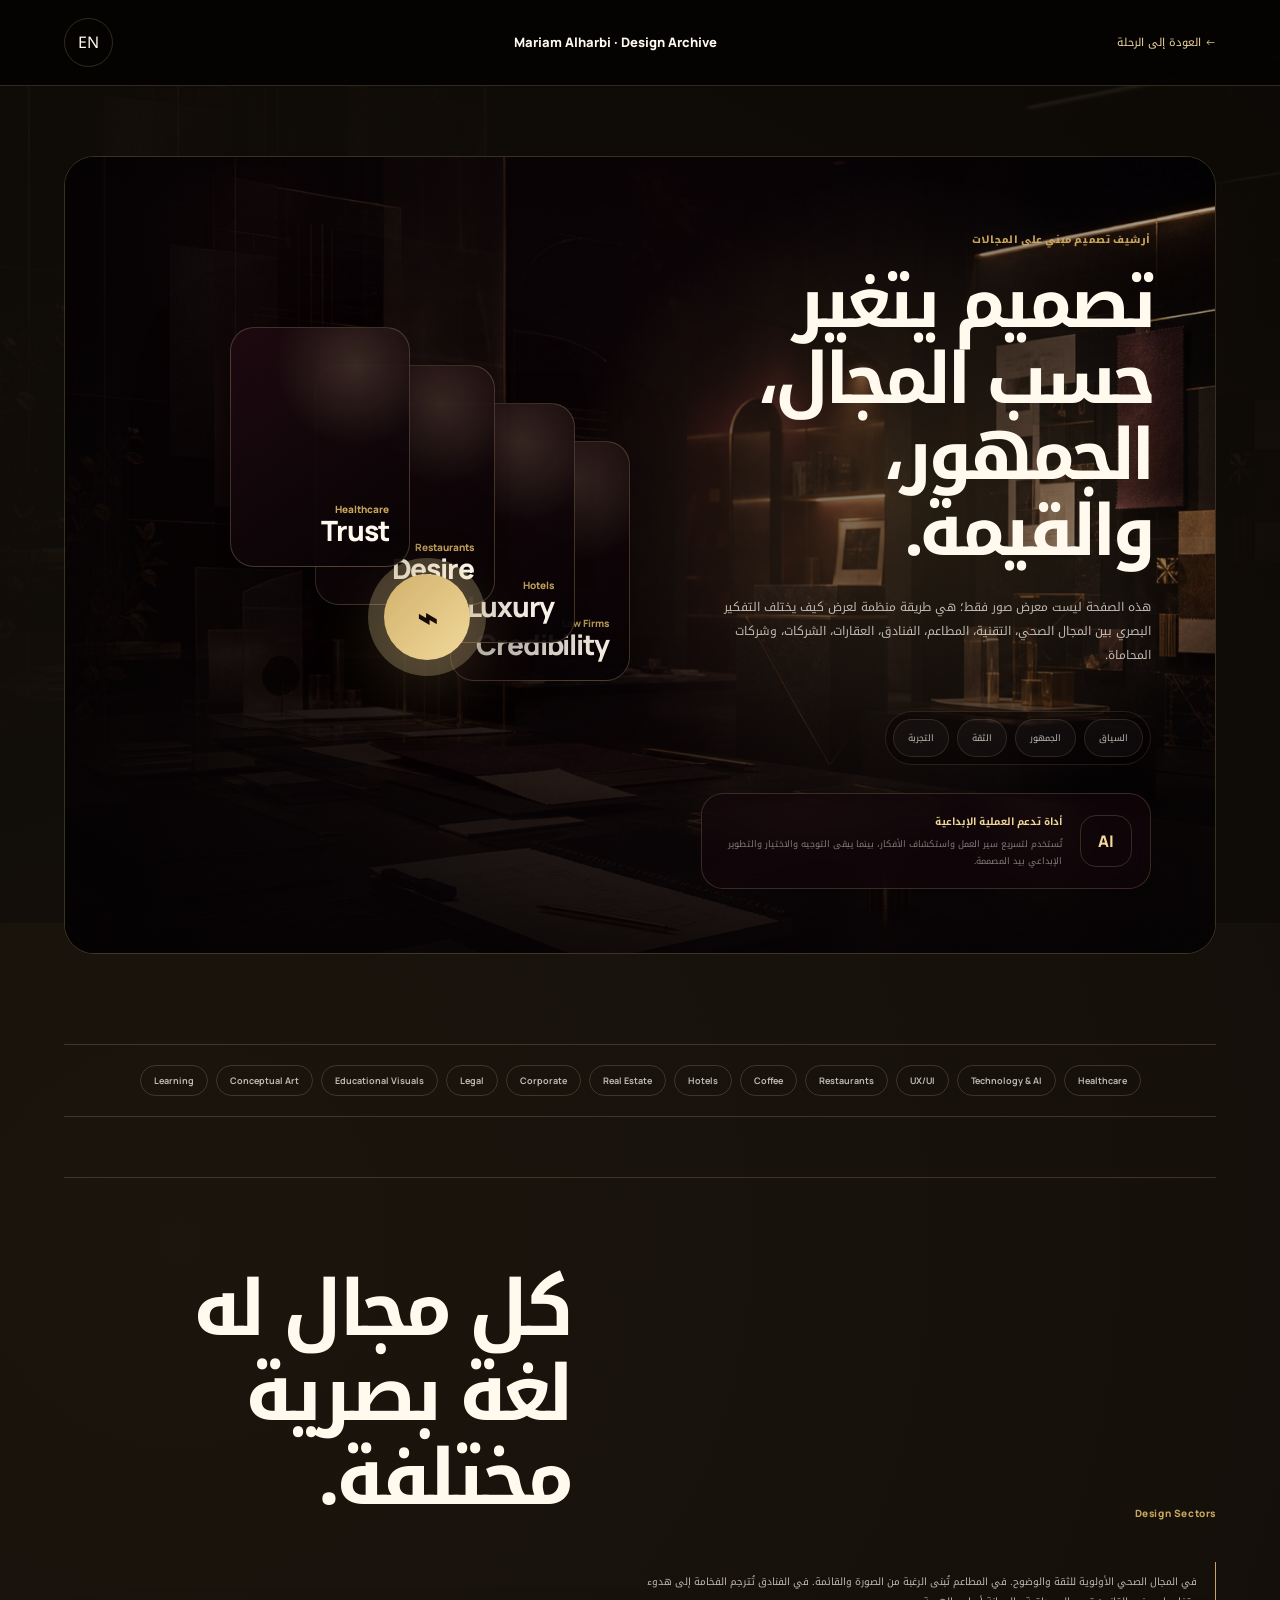
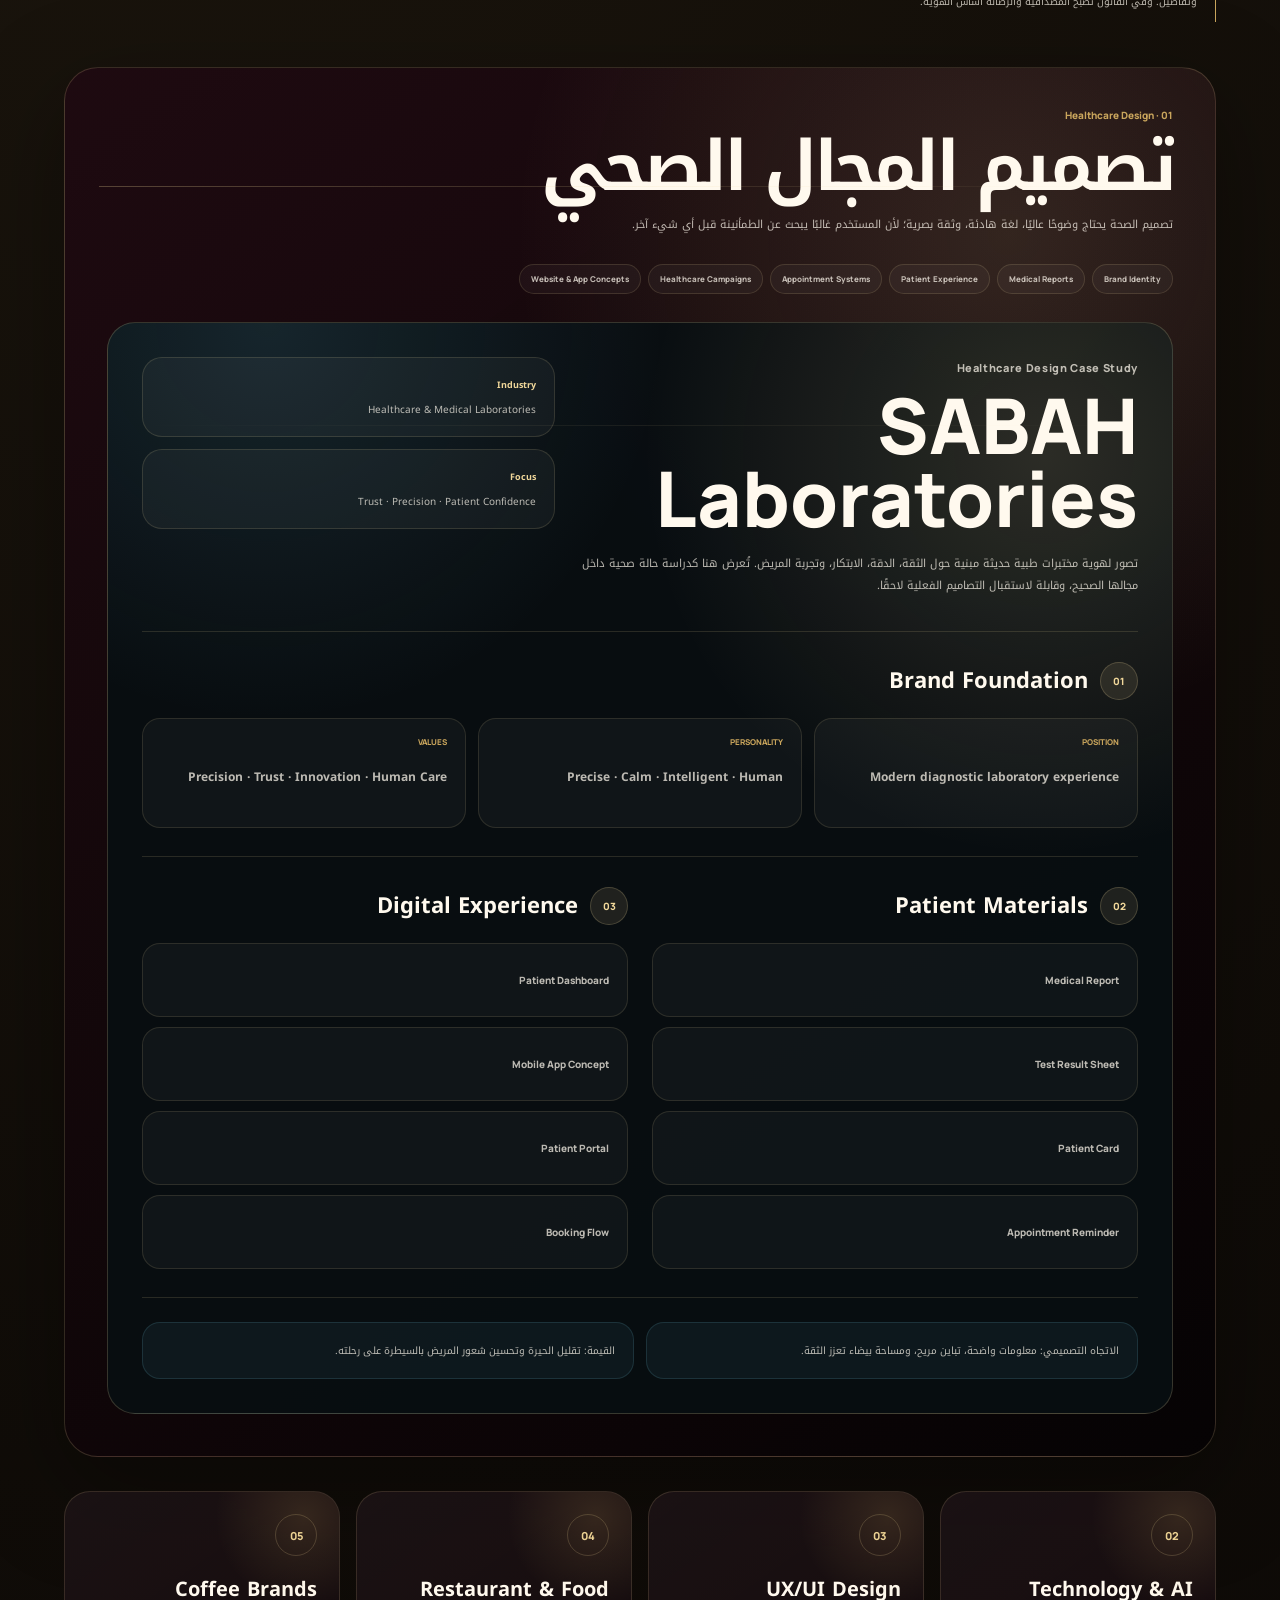
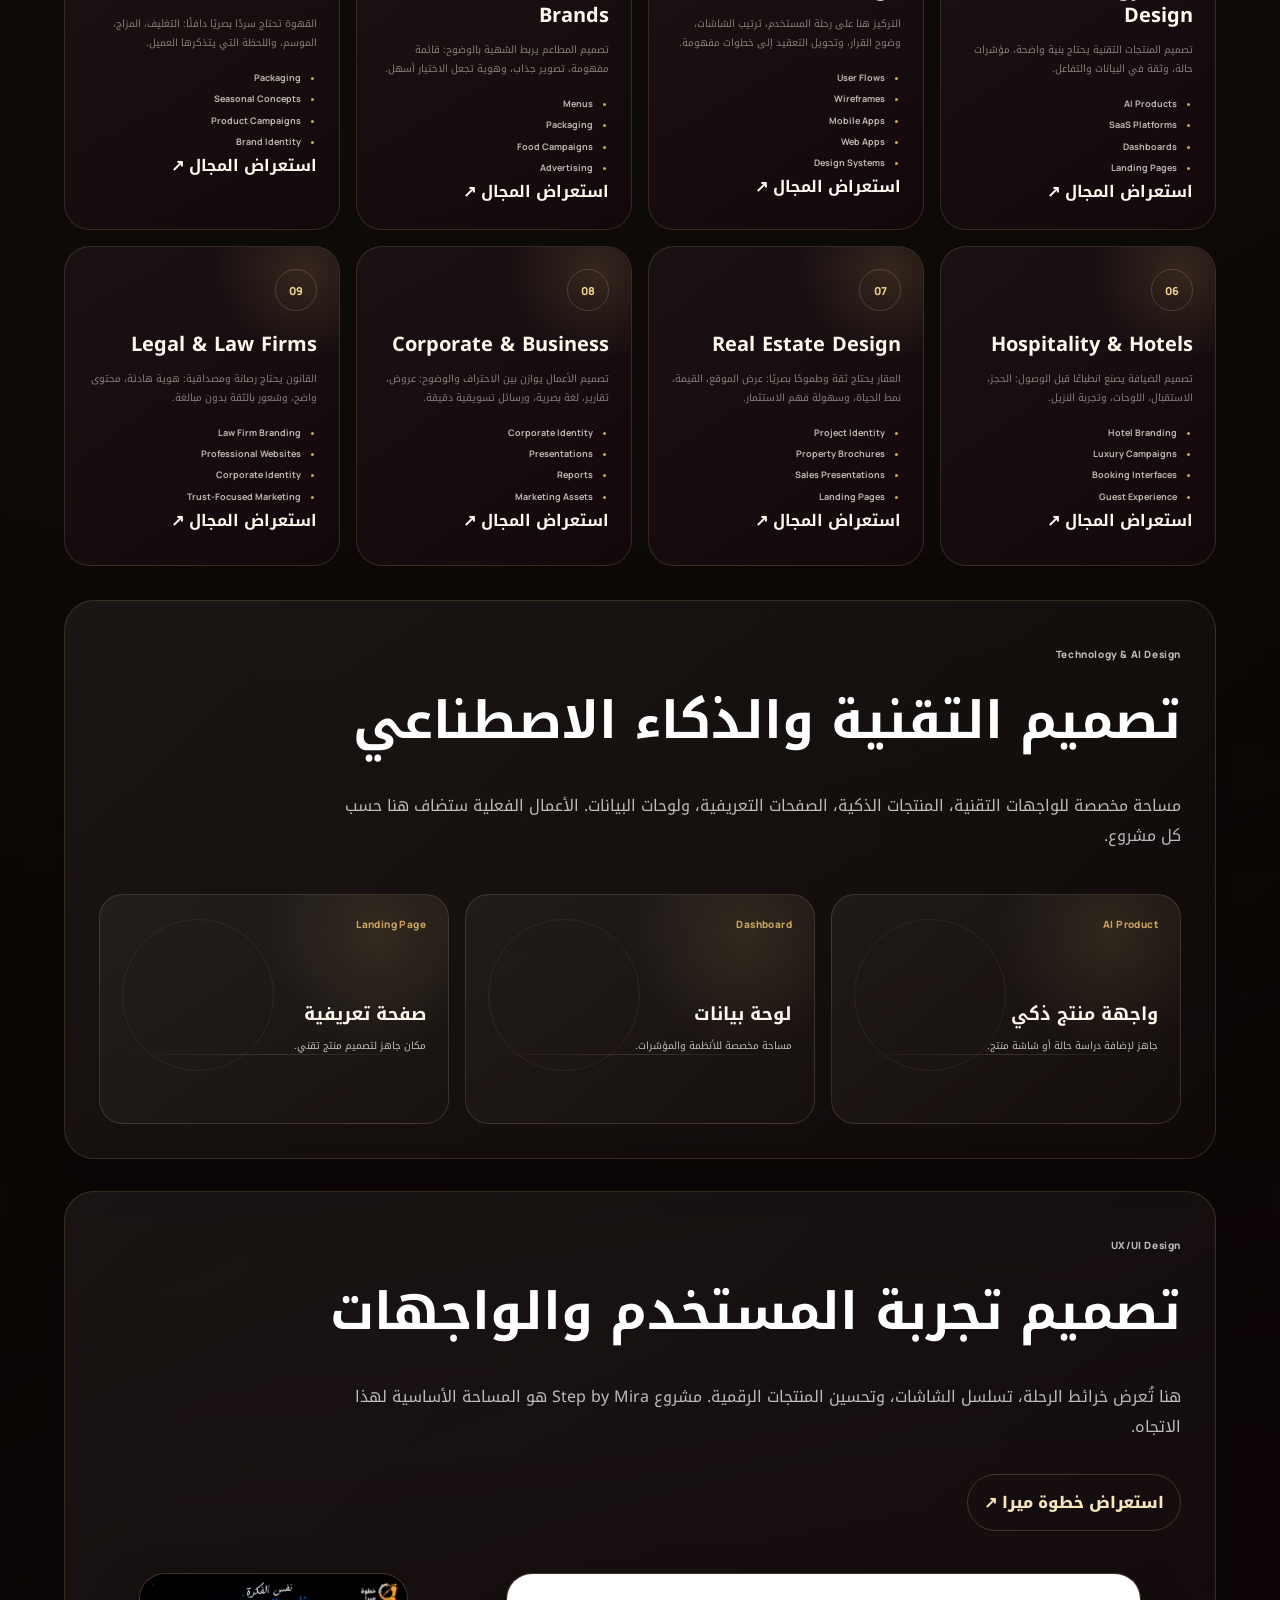
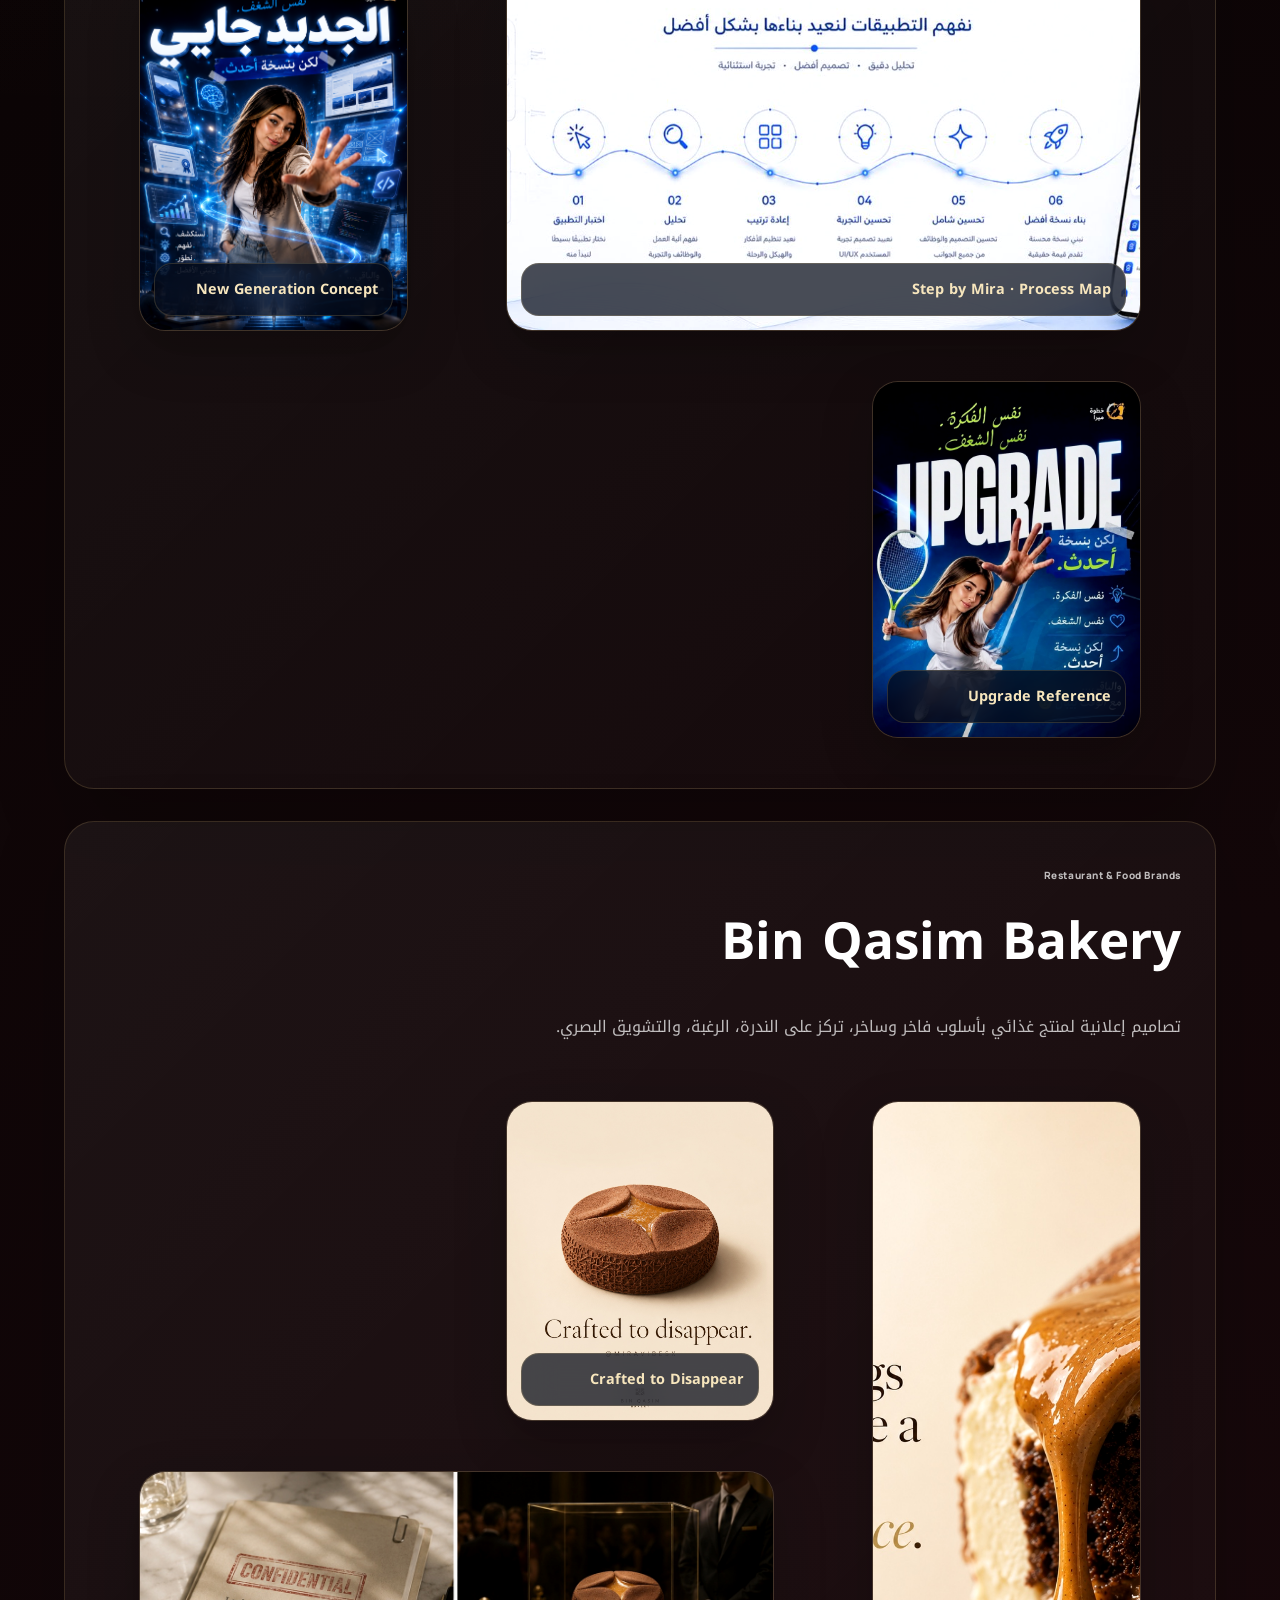
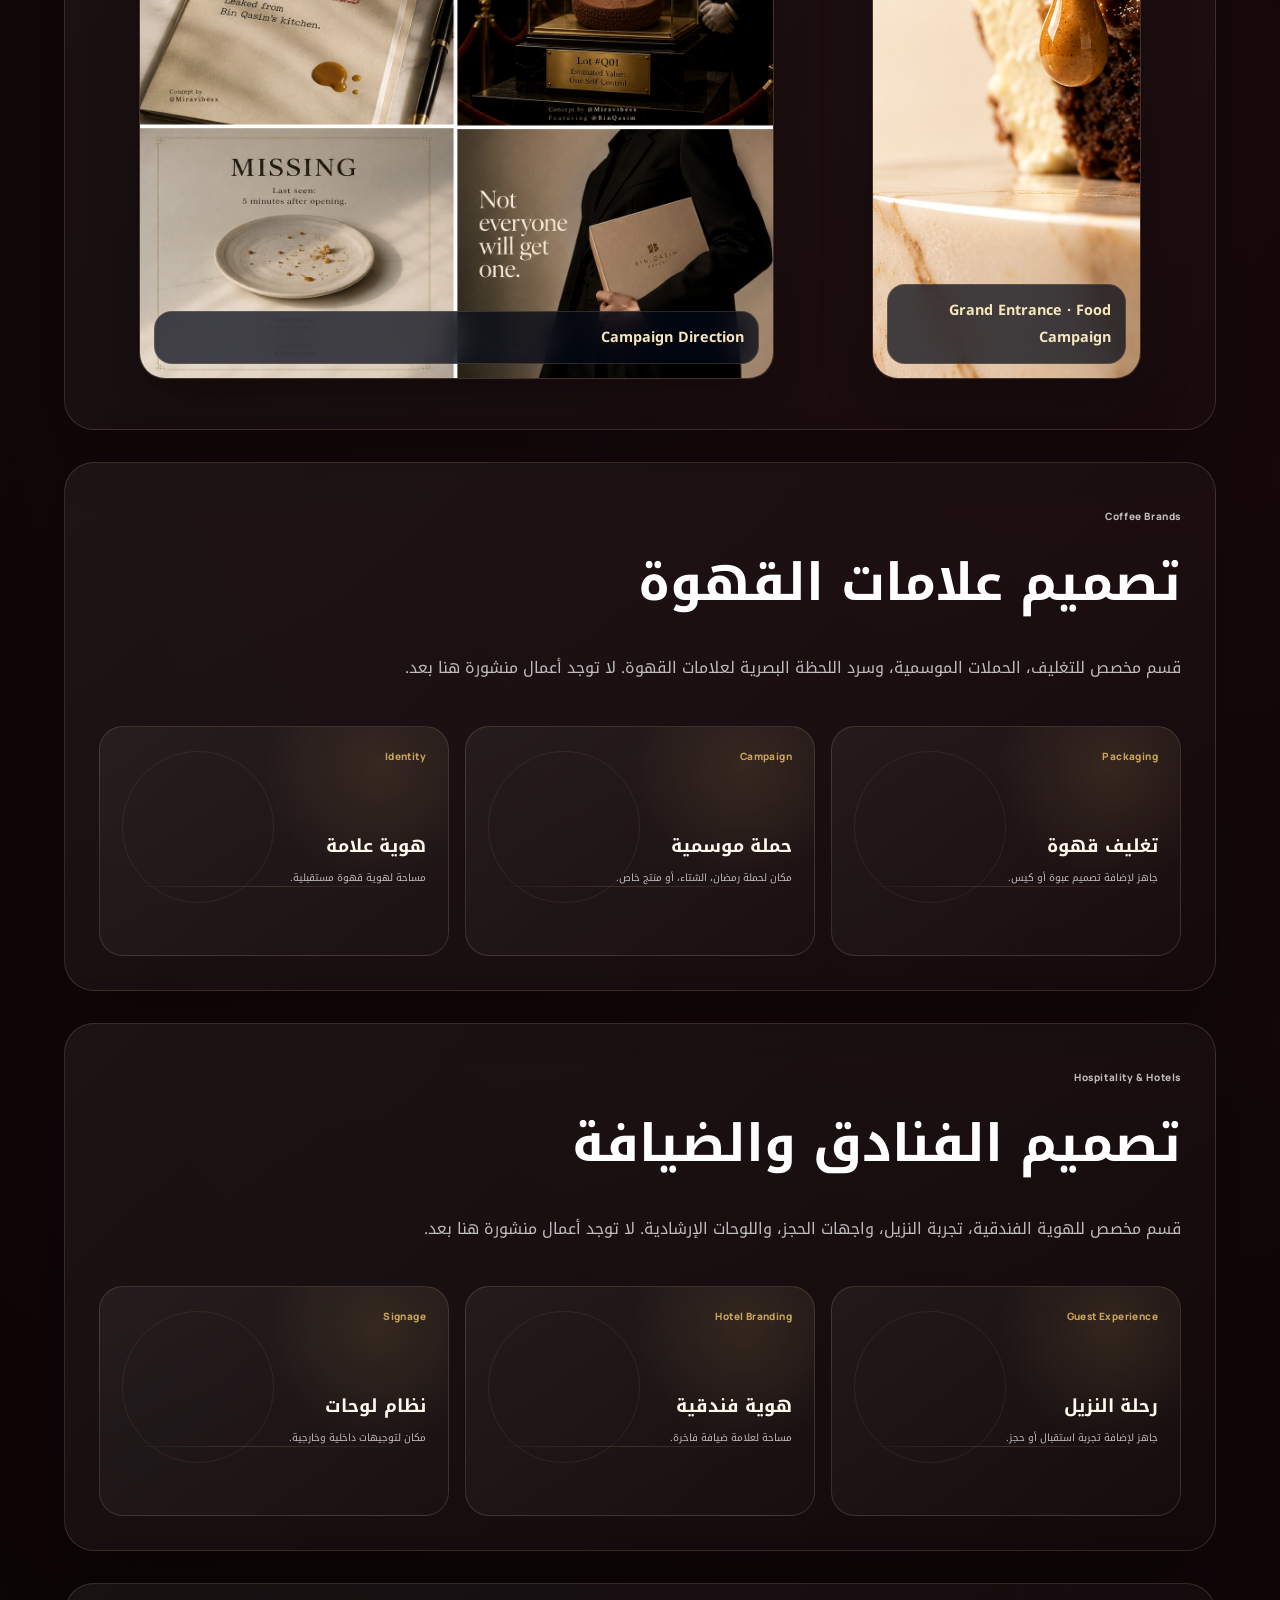
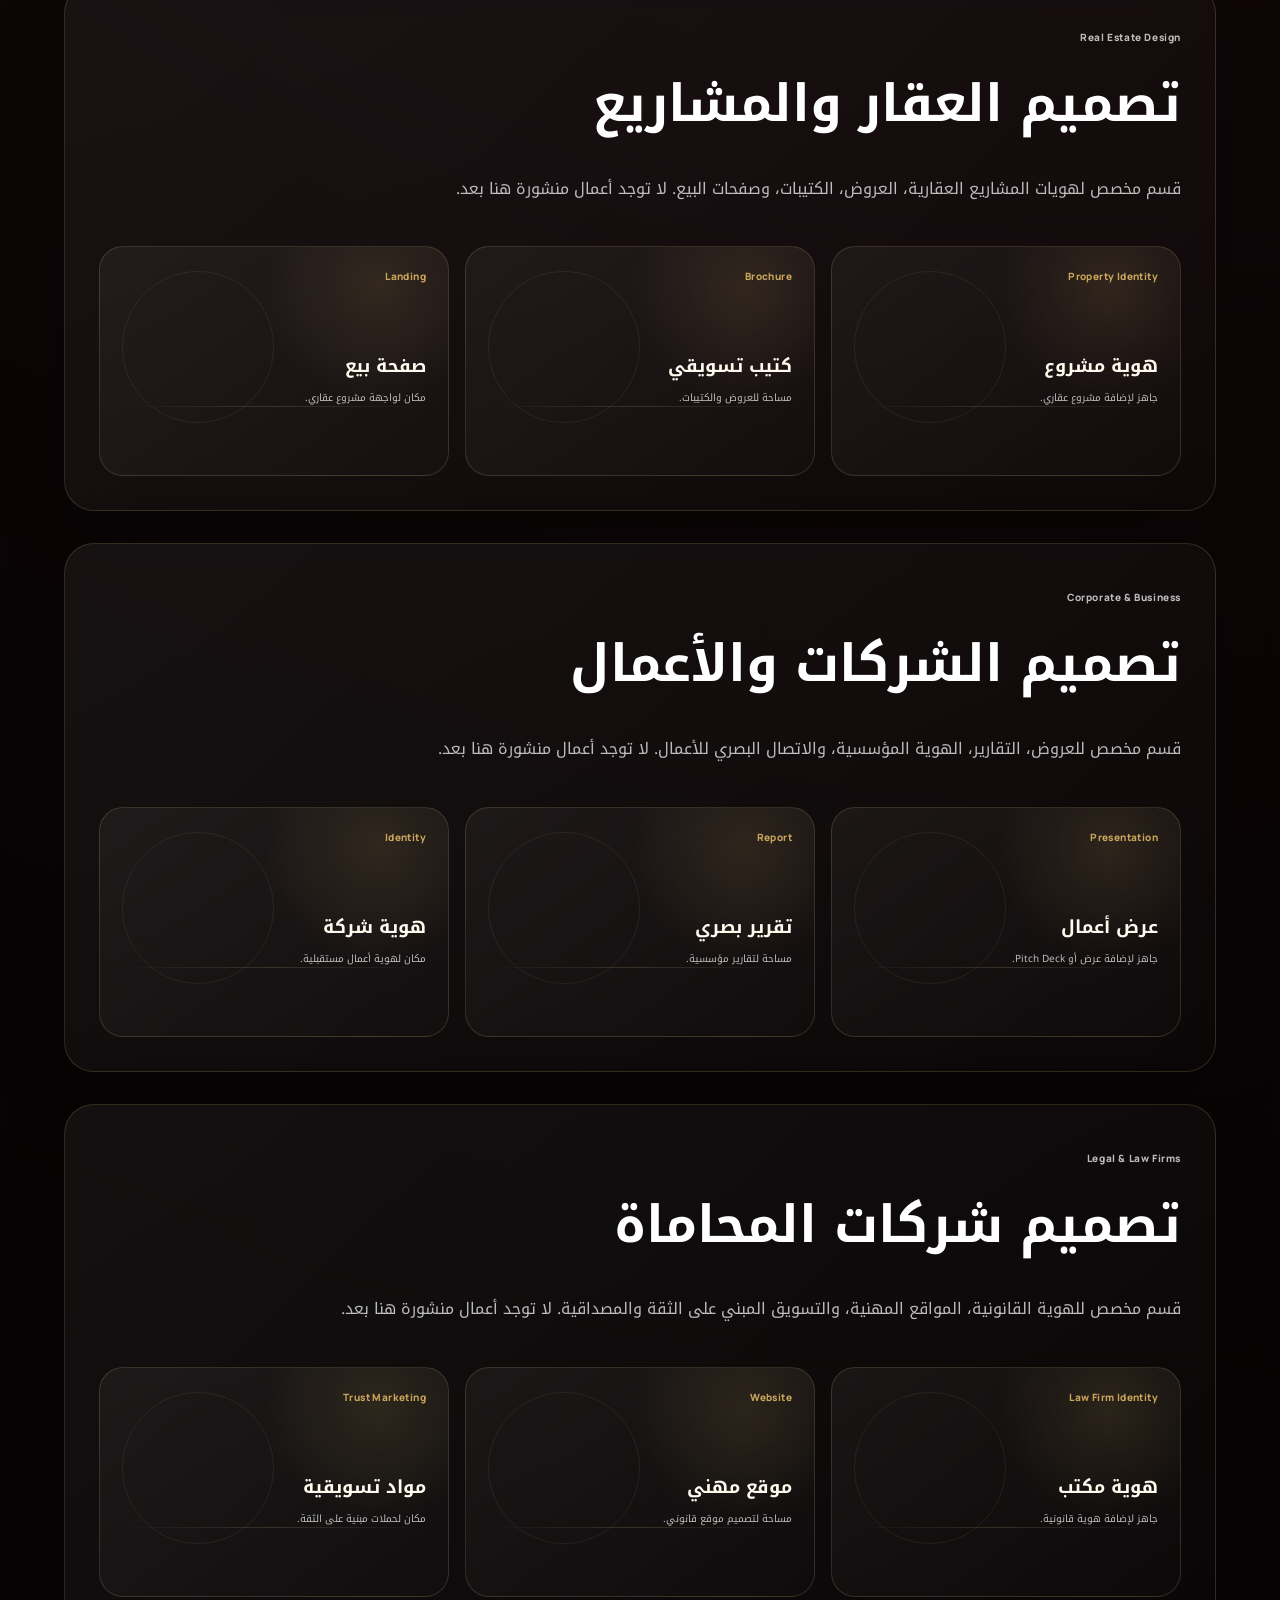
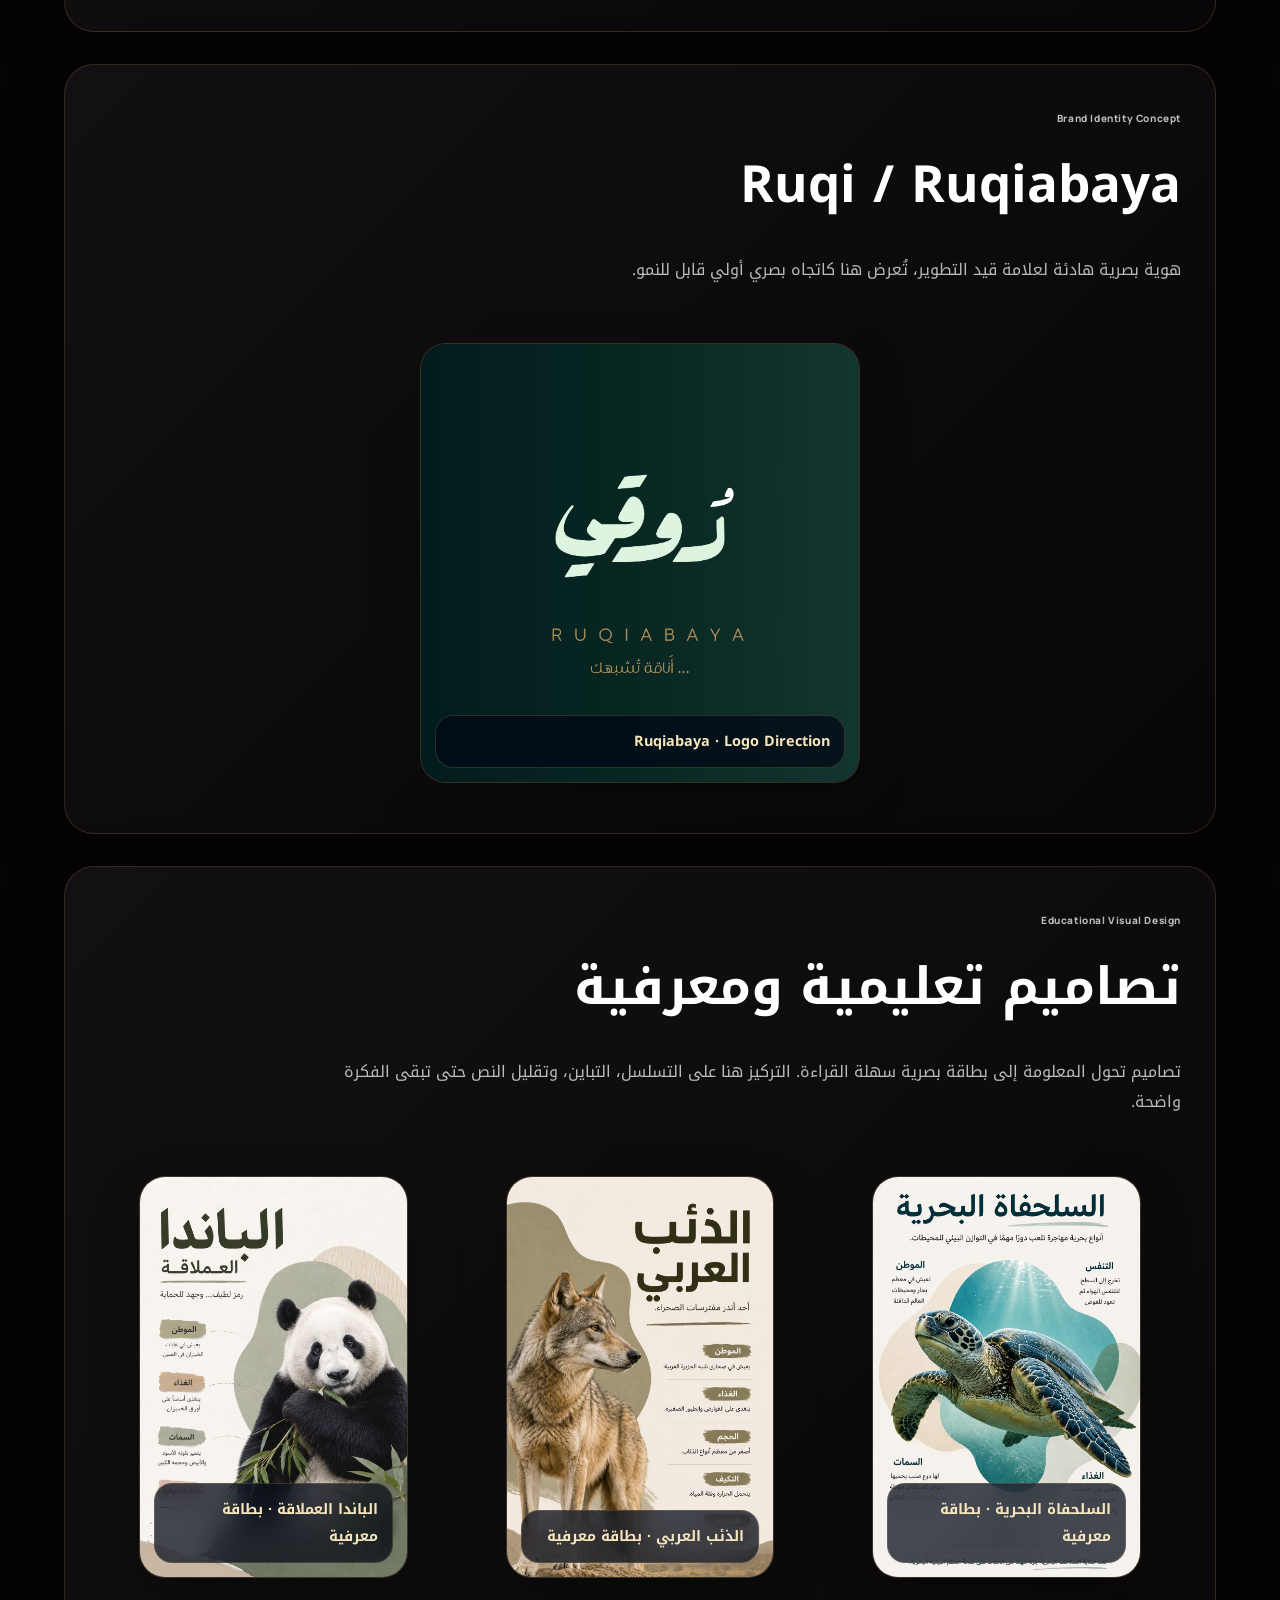
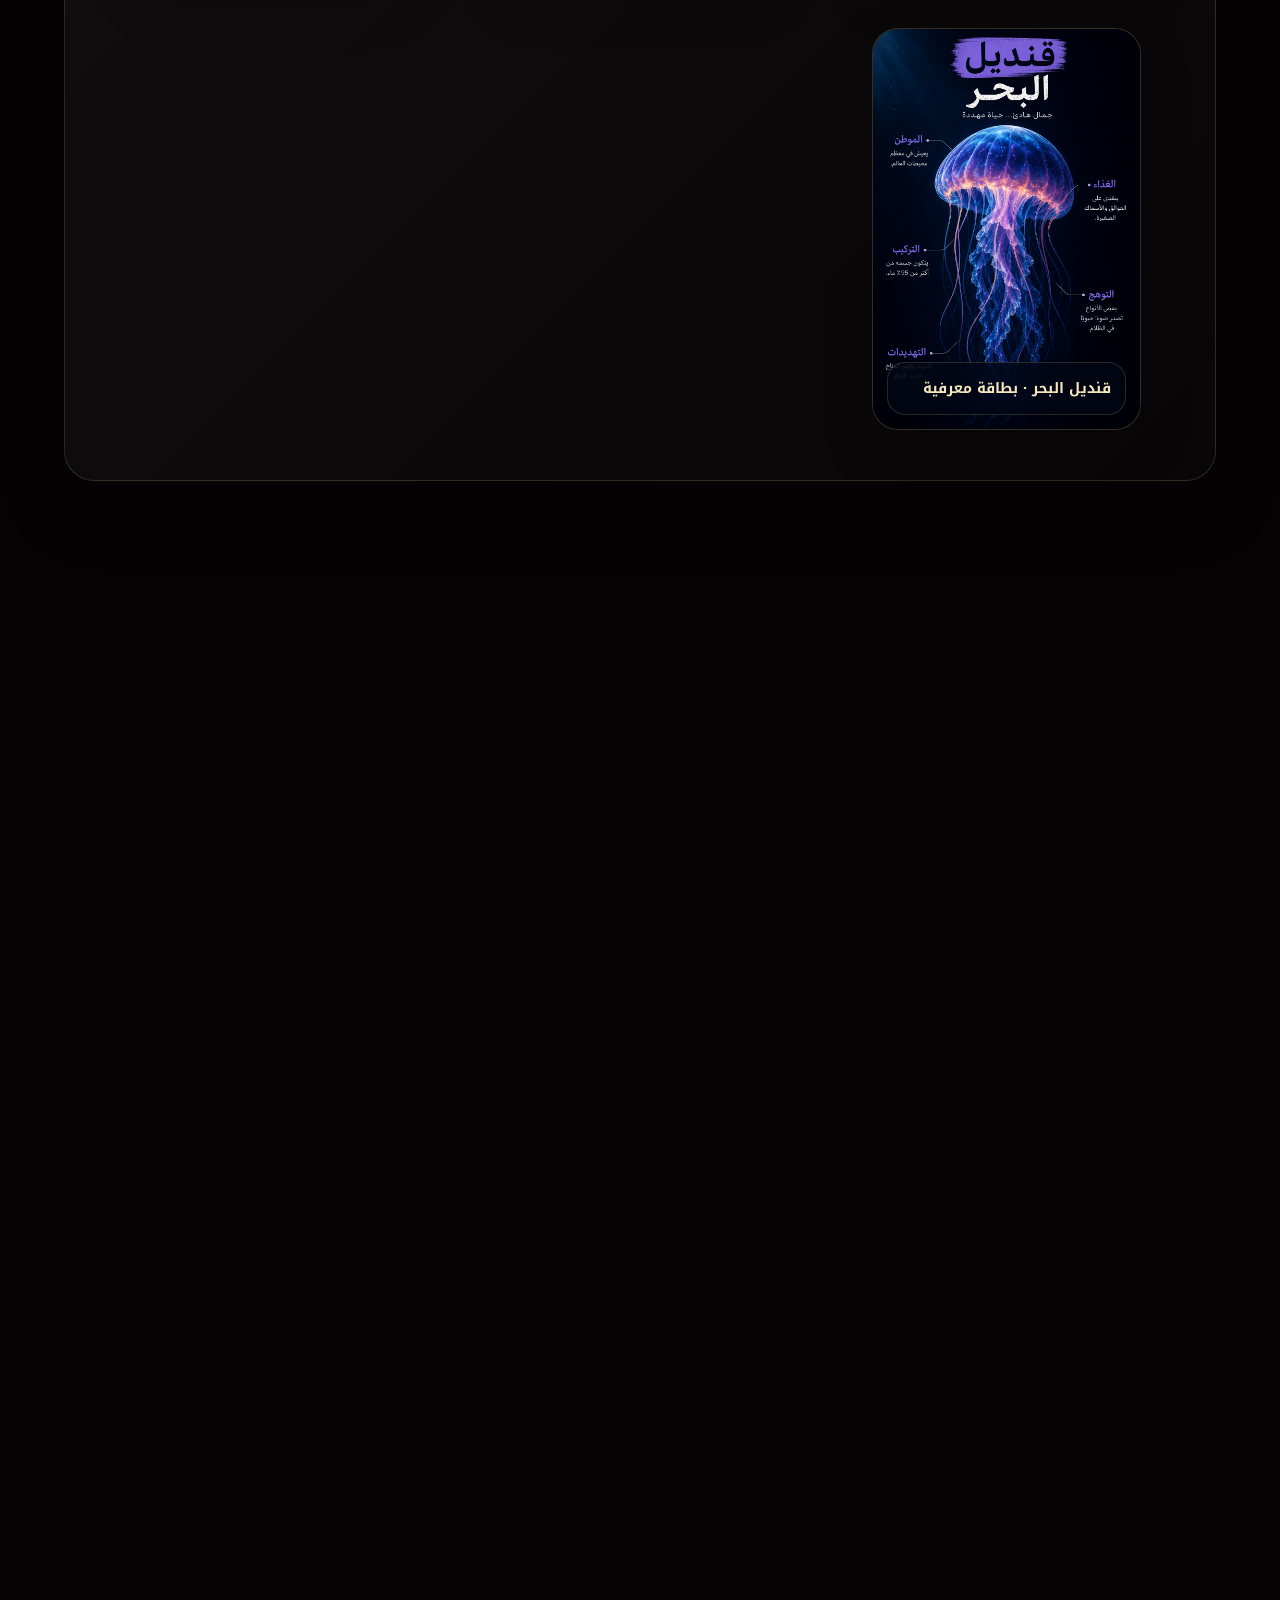
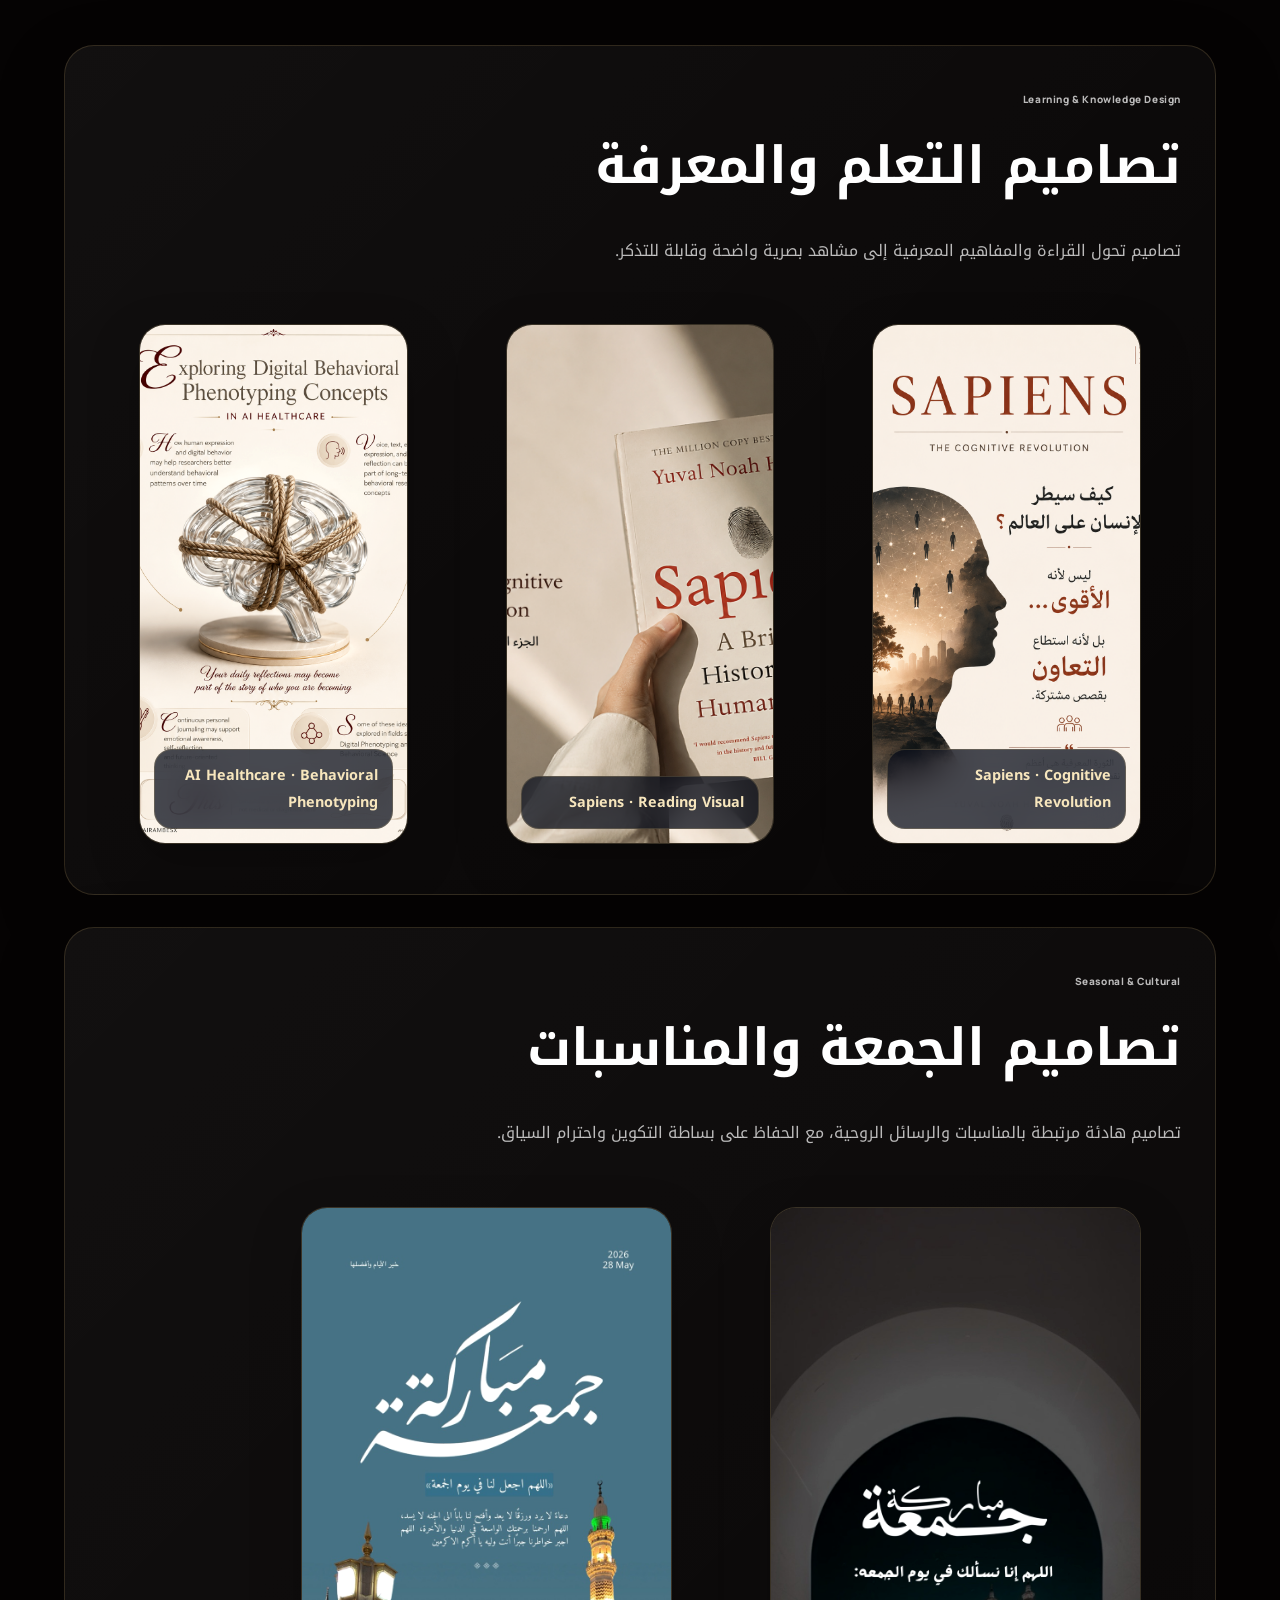
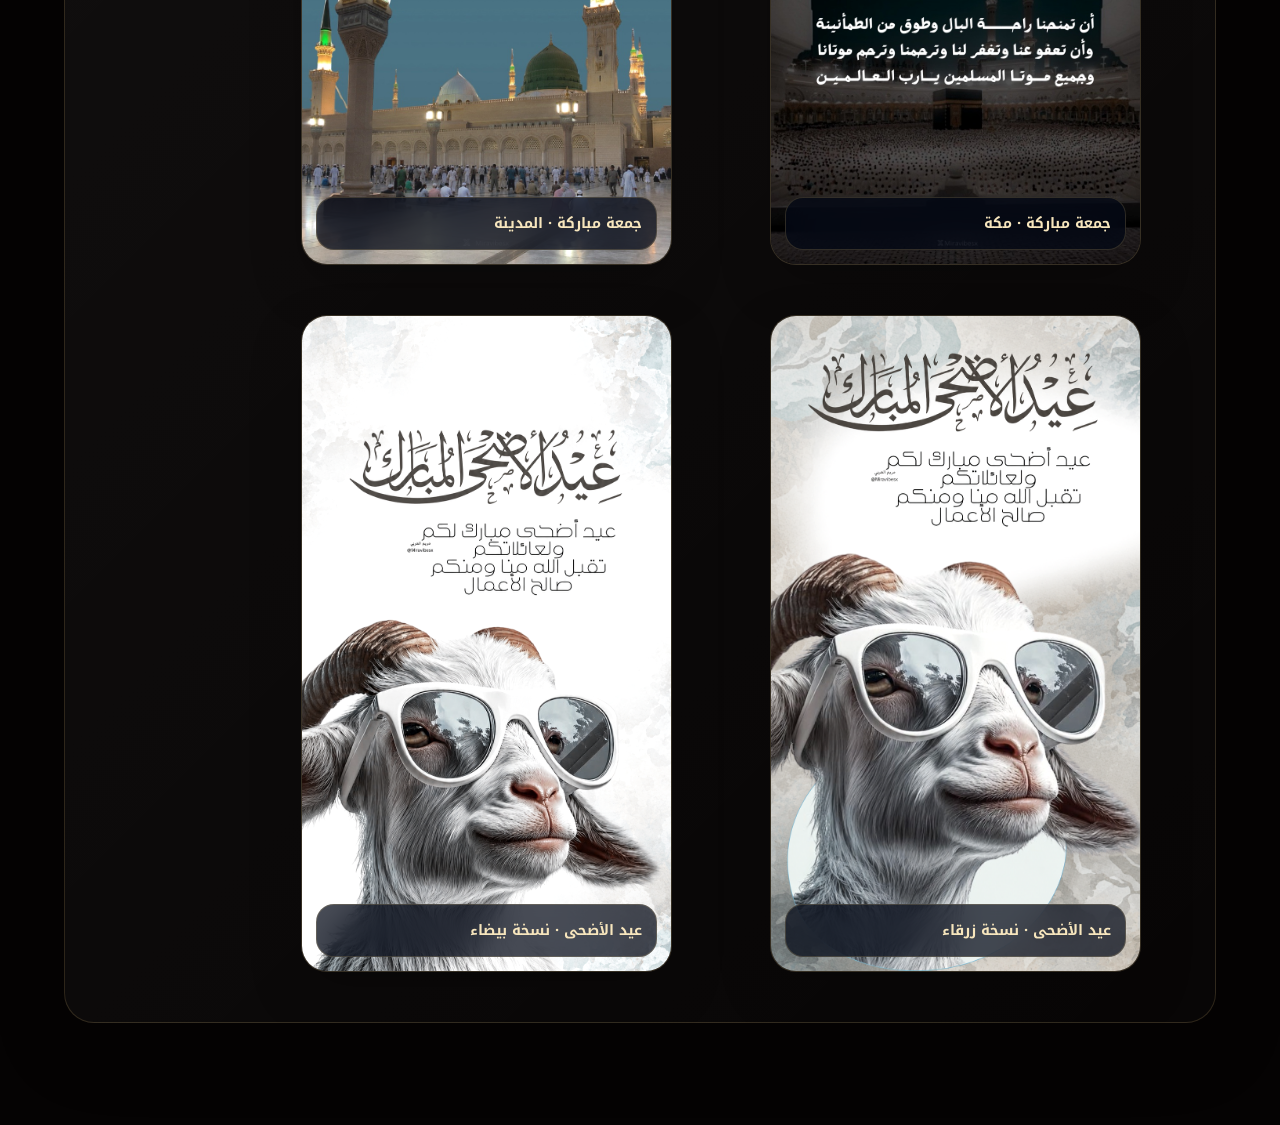
==== commit aa163795: "Refine design archive by industry sections" ====
--- a/design-archive.html
+++ b/design-archive.html
@@ -51,14 +51,15 @@
 
     <nav class="industry-nav reveal" aria-label="Design industries">
       <a href="#healthcare">Healthcare</a>
-      <a href="#technology-ai">Technology &amp; AI</a>
-      <a href="#ux-ui">UX/UI</a>
-      <a href="#restaurants">Restaurants</a>
-      <a href="#coffee">Coffee</a>
-      <a href="#hospitality">Hotels</a>
-      <a href="#real-estate">Real Estate</a>
-      <a href="#corporate">Corporate</a>
-      <a href="#legal">Legal</a>
+      <a href="#technology-ai-work">Technology &amp; AI</a>
+      <a href="#ux-ui-work">UX/UI</a>
+      <a href="#restaurants-work">Restaurants</a>
+      <a href="#coffee-work">Coffee</a>
+      <a href="#hospitality-work">Hotels</a>
+      <a href="#real-estate-work">Real Estate</a>
+      <a href="#corporate-work">Corporate</a>
+      <a href="#legal-work">Legal</a>
+      <a href="#educational-visuals">Educational Visuals</a>
       <a href="#conceptual-art">Conceptual Art</a>
       <a href="#learning-design">Learning</a>
     </nav>
@@ -119,17 +120,44 @@
     </section>
 
     <section class="sector-grid reveal" aria-label="Design sectors">
-      <article class="sector-card" id="technology-ai"><span>02</span><h3>Technology &amp; AI Design</h3><p data-ar="تصميم المنتجات التقنية يحتاج بنية واضحة، مؤشرات حالة، وثقة في البيانات والتفاعل." data-en="Technology products need clear structure, system states, and trust in data and interaction.">تصميم المنتجات التقنية يحتاج بنية واضحة، مؤشرات حالة، وثقة في البيانات والتفاعل.</p><ul><li>AI Products</li><li>SaaS Platforms</li><li>Dashboards</li><li>Cybersecurity Concepts</li><li>Landing Pages</li></ul></article>
-      <article class="sector-card" id="ux-ui"><span>03</span><h3>UX/UI Design</h3><p data-ar="التركيز هنا على رحلة المستخدم، ترتيب الشاشات، وضوح القرار، وتحويل التعقيد إلى خطوات مفهومة." data-en="This focuses on user journeys, screen structure, decision clarity, and turning complexity into understandable steps.">التركيز هنا على رحلة المستخدم، ترتيب الشاشات، وضوح القرار، وتحويل التعقيد إلى خطوات مفهومة.</p><ul><li>User Flows</li><li>Wireframes</li><li>Mobile Apps</li><li>Web Apps</li><li>Design Systems</li></ul><a href="step-by-mira.html">Step by Mira ↗</a></article>
-      <article class="sector-card" id="restaurants"><span>04</span><h3>Restaurant & Food Brands</h3><p data-ar="تصميم المطاعم يربط الشهية بالوضوح: قائمة مفهومة، تصوير جذاب، وهوية تجعل الاختيار أسهل." data-en="Restaurant design connects appetite with clarity: readable menus, desirable visuals, and identity that makes choices easier.">تصميم المطاعم يربط الشهية بالوضوح: قائمة مفهومة، تصوير جذاب، وهوية تجعل الاختيار أسهل.</p><ul><li>Menus</li><li>Packaging</li><li>Food Campaigns</li><li>Advertising</li><li>Social Campaigns</li></ul></article>
-      <article class="sector-card" id="coffee"><span>05</span><h3>Coffee Brands</h3><p data-ar="القهوة تحتاج سردًا بصريًا دافئًا: التغليف، المزاج، الموسم، واللحظة التي يتذكرها العميل." data-en="Coffee brands need warm visual storytelling: packaging, mood, seasons, and moments customers remember.">القهوة تحتاج سردًا بصريًا دافئًا: التغليف، المزاج، الموسم، واللحظة التي يتذكرها العميل.</p><ul><li>Packaging</li><li>Seasonal Concepts</li><li>Product Campaigns</li><li>Brand Identity</li><li>Visual Storytelling</li></ul></article>
-      <article class="sector-card" id="hospitality"><span>06</span><h3>Hospitality & Hotels</h3><p data-ar="تصميم الضيافة يصنع انطباعًا قبل الوصول: الحجز، الاستقبال، اللوحات، وتجربة النزيل." data-en="Hospitality design shapes the impression before arrival: booking, reception, signage, and guest experience.">تصميم الضيافة يصنع انطباعًا قبل الوصول: الحجز، الاستقبال، اللوحات، وتجربة النزيل.</p><ul><li>Hotel Branding</li><li>Luxury Campaigns</li><li>Booking Interfaces</li><li>Guest Experience</li><li>Signage Systems</li></ul></article>
-      <article class="sector-card" id="real-estate"><span>07</span><h3>Real Estate Design</h3><p data-ar="العقار يحتاج ثقة وطموحًا بصريًا: عرض الموقع، القيمة، نمط الحياة، وسهولة فهم الاستثمار." data-en="Real estate design needs trust and aspiration: location, value, lifestyle, and investment clarity.">العقار يحتاج ثقة وطموحًا بصريًا: عرض الموقع، القيمة، نمط الحياة، وسهولة فهم الاستثمار.</p><ul><li>Project Identity</li><li>Property Brochures</li><li>Sales Presentations</li><li>Landing Pages</li><li>Wayfinding</li></ul></article>
-      <article class="sector-card" id="corporate"><span>08</span><h3>Corporate & Business</h3><p data-ar="تصميم الأعمال يوازن بين الاحتراف والوضوح: عروض، تقارير، لغة بصرية، ورسائل تسويقية دقيقة." data-en="Business design balances professionalism and clarity through presentations, reports, visual systems, and precise messaging.">تصميم الأعمال يوازن بين الاحتراف والوضوح: عروض، تقارير، لغة بصرية، ورسائل تسويقية دقيقة.</p><ul><li>Corporate Identity</li><li>Presentations</li><li>Reports</li><li>Marketing Assets</li><li>Business Communication</li></ul></article>
-      <article class="sector-card" id="legal"><span>09</span><h3>Legal & Law Firms</h3><p data-ar="القانون يحتاج رصانة ومصداقية: هوية هادئة، محتوى واضح، وشعور بالثقة بدون مبالغة." data-en="Legal design needs restraint and credibility: calm identity, clear content, and trust without exaggeration.">القانون يحتاج رصانة ومصداقية: هوية هادئة، محتوى واضح، وشعور بالثقة بدون مبالغة.</p><ul><li>Law Firm Branding</li><li>Professional Websites</li><li>Corporate Identity</li><li>Trust-Focused Marketing</li></ul></article>
-    </section>
-
-    <section class="portfolio-category reveal" id="bin-qasim">
+      <a class="sector-card" href="#technology-ai-work"><span>02</span><h3>Technology &amp; AI Design</h3><p data-ar="تصميم المنتجات التقنية يحتاج بنية واضحة، مؤشرات حالة، وثقة في البيانات والتفاعل." data-en="Technology products need clear structure, system states, and trust in data and interaction.">تصميم المنتجات التقنية يحتاج بنية واضحة، مؤشرات حالة، وثقة في البيانات والتفاعل.</p><ul><li>AI Products</li><li>SaaS Platforms</li><li>Dashboards</li><li>Landing Pages</li></ul><strong>استعراض المجال ↗</strong></a>
+      <a class="sector-card" href="#ux-ui-work"><span>03</span><h3>UX/UI Design</h3><p data-ar="التركيز هنا على رحلة المستخدم، ترتيب الشاشات، وضوح القرار، وتحويل التعقيد إلى خطوات مفهومة." data-en="This focuses on user journeys, screen structure, decision clarity, and turning complexity into understandable steps.">التركيز هنا على رحلة المستخدم، ترتيب الشاشات، وضوح القرار، وتحويل التعقيد إلى خطوات مفهومة.</p><ul><li>User Flows</li><li>Wireframes</li><li>Mobile Apps</li><li>Web Apps</li><li>Design Systems</li></ul><strong>استعراض المجال ↗</strong></a>
+      <a class="sector-card" href="#restaurants-work"><span>04</span><h3>Restaurant & Food Brands</h3><p data-ar="تصميم المطاعم يربط الشهية بالوضوح: قائمة مفهومة، تصوير جذاب، وهوية تجعل الاختيار أسهل." data-en="Restaurant design connects appetite with clarity: readable menus, desirable visuals, and identity that makes choices easier.">تصميم المطاعم يربط الشهية بالوضوح: قائمة مفهومة، تصوير جذاب، وهوية تجعل الاختيار أسهل.</p><ul><li>Menus</li><li>Packaging</li><li>Food Campaigns</li><li>Advertising</li></ul><strong>استعراض المجال ↗</strong></a>
+      <a class="sector-card" href="#coffee-work"><span>05</span><h3>Coffee Brands</h3><p data-ar="القهوة تحتاج سردًا بصريًا دافئًا: التغليف، المزاج، الموسم، واللحظة التي يتذكرها العميل." data-en="Coffee brands need warm visual storytelling: packaging, mood, seasons, and moments customers remember.">القهوة تحتاج سردًا بصريًا دافئًا: التغليف، المزاج، الموسم، واللحظة التي يتذكرها العميل.</p><ul><li>Packaging</li><li>Seasonal Concepts</li><li>Product Campaigns</li><li>Brand Identity</li></ul><strong>استعراض المجال ↗</strong></a>
+      <a class="sector-card" href="#hospitality-work"><span>06</span><h3>Hospitality & Hotels</h3><p data-ar="تصميم الضيافة يصنع انطباعًا قبل الوصول: الحجز، الاستقبال، اللوحات، وتجربة النزيل." data-en="Hospitality design shapes the impression before arrival: booking, reception, signage, and guest experience.">تصميم الضيافة يصنع انطباعًا قبل الوصول: الحجز، الاستقبال، اللوحات، وتجربة النزيل.</p><ul><li>Hotel Branding</li><li>Luxury Campaigns</li><li>Booking Interfaces</li><li>Guest Experience</li></ul><strong>استعراض المجال ↗</strong></a>
+      <a class="sector-card" href="#real-estate-work"><span>07</span><h3>Real Estate Design</h3><p data-ar="العقار يحتاج ثقة وطموحًا بصريًا: عرض الموقع، القيمة، نمط الحياة، وسهولة فهم الاستثمار." data-en="Real estate design needs trust and aspiration: location, value, lifestyle, and investment clarity.">العقار يحتاج ثقة وطموحًا بصريًا: عرض الموقع، القيمة، نمط الحياة، وسهولة فهم الاستثمار.</p><ul><li>Project Identity</li><li>Property Brochures</li><li>Sales Presentations</li><li>Landing Pages</li></ul><strong>استعراض المجال ↗</strong></a>
+      <a class="sector-card" href="#corporate-work"><span>08</span><h3>Corporate & Business</h3><p data-ar="تصميم الأعمال يوازن بين الاحتراف والوضوح: عروض، تقارير، لغة بصرية، ورسائل تسويقية دقيقة." data-en="Business design balances professionalism and clarity through presentations, reports, visual systems, and precise messaging.">تصميم الأعمال يوازن بين الاحتراف والوضوح: عروض، تقارير، لغة بصرية، ورسائل تسويقية دقيقة.</p><ul><li>Corporate Identity</li><li>Presentations</li><li>Reports</li><li>Marketing Assets</li></ul><strong>استعراض المجال ↗</strong></a>
+      <a class="sector-card" href="#legal-work"><span>09</span><h3>Legal & Law Firms</h3><p data-ar="القانون يحتاج رصانة ومصداقية: هوية هادئة، محتوى واضح، وشعور بالثقة بدون مبالغة." data-en="Legal design needs restraint and credibility: calm identity, clear content, and trust without exaggeration.">القانون يحتاج رصانة ومصداقية: هوية هادئة، محتوى واضح، وشعور بالثقة بدون مبالغة.</p><ul><li>Law Firm Branding</li><li>Professional Websites</li><li>Corporate Identity</li><li>Trust-Focused Marketing</li></ul><strong>استعراض المجال ↗</strong></a>
+    </section>
+
+    <section class="portfolio-category reveal archive-room" id="technology-ai-work">
+      <div class="category-copy">
+        <p class="eyebrow">Technology & AI Design</p>
+        <h2 data-ar="تصميم التقنية والذكاء الاصطناعي" data-en="Technology & AI Design">تصميم التقنية والذكاء الاصطناعي</h2>
+        <p data-ar="مساحة مخصصة للواجهات التقنية، المنتجات الذكية، الصفحات التعريفية، ولوحات البيانات. الأعمال الفعلية ستضاف هنا حسب كل مشروع." data-en="A dedicated space for technical interfaces, intelligent products, landing pages, and dashboards. Real work will be added here by project.">مساحة مخصصة للواجهات التقنية، المنتجات الذكية، الصفحات التعريفية، ولوحات البيانات. الأعمال الفعلية ستضاف هنا حسب كل مشروع.</p>
+      </div>
+      <div class="archive-placeholder-grid">
+        <article><span>AI Product</span><strong>واجهة منتج ذكي</strong><p>جاهز لإضافة دراسة حالة أو شاشة منتج.</p></article>
+        <article><span>Dashboard</span><strong>لوحة بيانات</strong><p>مساحة مخصصة للأنظمة والمؤشرات.</p></article>
+        <article><span>Landing Page</span><strong>صفحة تعريفية</strong><p>مكان جاهز لتصميم منتج تقني.</p></article>
+      </div>
+    </section>
+
+    <section class="portfolio-category reveal archive-room" id="ux-ui-work">
+      <div class="category-copy">
+        <p class="eyebrow">UX/UI Design</p>
+        <h2 data-ar="تصميم تجربة المستخدم والواجهات" data-en="UX/UI Design">تصميم تجربة المستخدم والواجهات</h2>
+        <p data-ar="هنا تُعرض خرائط الرحلة، تسلسل الشاشات، وتحسين المنتجات الرقمية. مشروع Step by Mira هو المساحة الأساسية لهذا الاتجاه." data-en="This area contains journeys, screen flows, and digital product improvements. Step by Mira is the core space for this direction.">هنا تُعرض خرائط الرحلة، تسلسل الشاشات، وتحسين المنتجات الرقمية. مشروع Step by Mira هو المساحة الأساسية لهذا الاتجاه.</p>
+        <a class="platform-link" href="step-by-mira.html">استعراض خطوة ميرا ↗</a>
+      </div>
+      <div class="masonry-gallery step-gallery">
+        <figure class="wide"><img src="assets/images/design-portfolio/step-by-mira-process-map.jpeg" alt="Step by Mira process map"><figcaption>Step by Mira · Process Map</figcaption></figure>
+        <figure><img src="assets/images/design-portfolio/step-by-mira-new-generation.png" alt="Step by Mira new generation"><figcaption>New Generation Concept</figcaption></figure>
+        <figure><img src="assets/images/design-portfolio/step-by-mira-upgrade-reference.jpeg" alt="Step by Mira upgrade reference"><figcaption>Upgrade Reference</figcaption></figure>
+      </div>
+    </section>
+
+    <section class="portfolio-category reveal" id="restaurants-work">
       <div class="category-copy">
         <p class="eyebrow">Restaurant & Food Brands</p>
         <h2>Bin Qasim Bakery</h2>
@@ -142,6 +170,71 @@
       </div>
     </section>
 
+    <section class="portfolio-category reveal archive-room" id="coffee-work">
+      <div class="category-copy">
+        <p class="eyebrow">Coffee Brands</p>
+        <h2 data-ar="تصميم علامات القهوة" data-en="Coffee Brand Design">تصميم علامات القهوة</h2>
+        <p data-ar="قسم مخصص للتغليف، الحملات الموسمية، وسرد اللحظة البصرية لعلامات القهوة. لا توجد أعمال منشورة هنا بعد." data-en="A space for packaging, seasonal campaigns, and visual storytelling for coffee brands. No published pieces yet.">قسم مخصص للتغليف، الحملات الموسمية، وسرد اللحظة البصرية لعلامات القهوة. لا توجد أعمال منشورة هنا بعد.</p>
+      </div>
+      <div class="archive-placeholder-grid">
+        <article><span>Packaging</span><strong>تغليف قهوة</strong><p>جاهز لإضافة تصميم عبوة أو كيس.</p></article>
+        <article><span>Campaign</span><strong>حملة موسمية</strong><p>مكان لحملة رمضان، الشتاء، أو منتج خاص.</p></article>
+        <article><span>Identity</span><strong>هوية علامة</strong><p>مساحة لهوية قهوة مستقبلية.</p></article>
+      </div>
+    </section>
+
+    <section class="portfolio-category reveal archive-room" id="hospitality-work">
+      <div class="category-copy">
+        <p class="eyebrow">Hospitality & Hotels</p>
+        <h2 data-ar="تصميم الفنادق والضيافة" data-en="Hospitality & Hotel Design">تصميم الفنادق والضيافة</h2>
+        <p data-ar="قسم مخصص للهوية الفندقية، تجربة النزيل، واجهات الحجز، واللوحات الإرشادية. لا توجد أعمال منشورة هنا بعد." data-en="A space for hotel identity, guest experience, booking interfaces, and signage systems. No published pieces yet.">قسم مخصص للهوية الفندقية، تجربة النزيل، واجهات الحجز، واللوحات الإرشادية. لا توجد أعمال منشورة هنا بعد.</p>
+      </div>
+      <div class="archive-placeholder-grid">
+        <article><span>Guest Experience</span><strong>رحلة النزيل</strong><p>جاهز لإضافة تجربة استقبال أو حجز.</p></article>
+        <article><span>Hotel Branding</span><strong>هوية فندقية</strong><p>مساحة لعلامة ضيافة فاخرة.</p></article>
+        <article><span>Signage</span><strong>نظام لوحات</strong><p>مكان لتوجيهات داخلية وخارجية.</p></article>
+      </div>
+    </section>
+
+    <section class="portfolio-category reveal archive-room" id="real-estate-work">
+      <div class="category-copy">
+        <p class="eyebrow">Real Estate Design</p>
+        <h2 data-ar="تصميم العقار والمشاريع" data-en="Real Estate Design">تصميم العقار والمشاريع</h2>
+        <p data-ar="قسم مخصص لهويات المشاريع العقارية، العروض، الكتيبات، وصفحات البيع. لا توجد أعمال منشورة هنا بعد." data-en="A space for property identities, presentations, brochures, and sales pages. No published pieces yet.">قسم مخصص لهويات المشاريع العقارية، العروض، الكتيبات، وصفحات البيع. لا توجد أعمال منشورة هنا بعد.</p>
+      </div>
+      <div class="archive-placeholder-grid">
+        <article><span>Property Identity</span><strong>هوية مشروع</strong><p>جاهز لإضافة مشروع عقاري.</p></article>
+        <article><span>Brochure</span><strong>كتيب تسويقي</strong><p>مساحة للعروض والكتيبات.</p></article>
+        <article><span>Landing</span><strong>صفحة بيع</strong><p>مكان لواجهة مشروع عقاري.</p></article>
+      </div>
+    </section>
+
+    <section class="portfolio-category reveal archive-room" id="corporate-work">
+      <div class="category-copy">
+        <p class="eyebrow">Corporate & Business</p>
+        <h2 data-ar="تصميم الشركات والأعمال" data-en="Corporate & Business Design">تصميم الشركات والأعمال</h2>
+        <p data-ar="قسم مخصص للعروض، التقارير، الهوية المؤسسية، والاتصال البصري للأعمال. لا توجد أعمال منشورة هنا بعد." data-en="A space for presentations, reports, corporate identity, and business communication design. No published pieces yet.">قسم مخصص للعروض، التقارير، الهوية المؤسسية، والاتصال البصري للأعمال. لا توجد أعمال منشورة هنا بعد.</p>
+      </div>
+      <div class="archive-placeholder-grid">
+        <article><span>Presentation</span><strong>عرض أعمال</strong><p>جاهز لإضافة عرض أو Pitch Deck.</p></article>
+        <article><span>Report</span><strong>تقرير بصري</strong><p>مساحة لتقارير مؤسسية.</p></article>
+        <article><span>Identity</span><strong>هوية شركة</strong><p>مكان لهوية أعمال مستقبلية.</p></article>
+      </div>
+    </section>
+
+    <section class="portfolio-category reveal archive-room" id="legal-work">
+      <div class="category-copy">
+        <p class="eyebrow">Legal & Law Firms</p>
+        <h2 data-ar="تصميم شركات المحاماة" data-en="Legal & Law Firm Design">تصميم شركات المحاماة</h2>
+        <p data-ar="قسم مخصص للهوية القانونية، المواقع المهنية، والتسويق المبني على الثقة والمصداقية. لا توجد أعمال منشورة هنا بعد." data-en="A space for legal identity, professional websites, and trust-focused marketing. No published pieces yet.">قسم مخصص للهوية القانونية، المواقع المهنية، والتسويق المبني على الثقة والمصداقية. لا توجد أعمال منشورة هنا بعد.</p>
+      </div>
+      <div class="archive-placeholder-grid">
+        <article><span>Law Firm Identity</span><strong>هوية مكتب</strong><p>جاهز لإضافة هوية قانونية.</p></article>
+        <article><span>Website</span><strong>موقع مهني</strong><p>مساحة لتصميم موقع قانوني.</p></article>
+        <article><span>Trust Marketing</span><strong>مواد تسويقية</strong><p>مكان لحملات مبنية على الثقة.</p></article>
+      </div>
+    </section>
+
     <section class="portfolio-category reveal" id="ruqi-design">
       <div class="category-copy">
         <p class="eyebrow">Brand Identity Concept</p>
@@ -150,6 +243,20 @@
       </div>
       <div class="masonry-gallery brand-gallery compact-gallery">
         <figure><img src="assets/images/design-portfolio/ruqiabaya-logo.png" alt="Ruqiabaya logo concept"><figcaption>Ruqiabaya · Logo Direction</figcaption></figure>
+      </div>
+    </section>
+
+    <section class="portfolio-category reveal" id="educational-visuals">
+      <div class="category-copy">
+        <p class="eyebrow">Educational Visual Design</p>
+        <h2 data-ar="تصاميم تعليمية ومعرفية" data-en="Educational & Knowledge Visuals">تصاميم تعليمية ومعرفية</h2>
+        <p data-ar="تصاميم تحول المعلومة إلى بطاقة بصرية سهلة القراءة. التركيز هنا على التسلسل، التباين، وتقليل النص حتى تبقى الفكرة واضحة." data-en="Visual cards that turn information into easy-to-read educational pieces, focused on sequence, contrast, and concise wording.">تصاميم تحول المعلومة إلى بطاقة بصرية سهلة القراءة. التركيز هنا على التسلسل، التباين، وتقليل النص حتى تبقى الفكرة واضحة.</p>
+      </div>
+      <div class="masonry-gallery educational-gallery">
+        <figure><img src="assets/images/design-portfolio/sea-turtle-educational.jpg" alt="Educational visual about sea turtle"><figcaption>السلحفاة البحرية · بطاقة معرفية</figcaption></figure>
+        <figure><img src="assets/images/design-portfolio/arabian-wolf-educational.jpg" alt="Educational visual about Arabian wolf"><figcaption>الذئب العربي · بطاقة معرفية</figcaption></figure>
+        <figure><img src="assets/images/design-portfolio/panda-educational.jpg" alt="Educational visual about panda"><figcaption>الباندا العملاقة · بطاقة معرفية</figcaption></figure>
+        <figure><img src="assets/images/design-portfolio/jellyfish-educational.jpg" alt="Educational visual about jellyfish"><figcaption>قنديل البحر · بطاقة معرفية</figcaption></figure>
       </div>
     </section>
 
@@ -165,7 +272,10 @@
         <figure><img src="assets/images/design-portfolio/achievement.jpeg" alt="Achievement expressive design"><figcaption>Achievement</figcaption></figure>
         <figure><img src="assets/images/design-portfolio/information-overload.jpeg" alt="Information Overload"><figcaption>Information Overload</figcaption></figure>
         <figure><img src="assets/images/design-portfolio/classified.jpeg" alt="Classified expressive design"><figcaption>Classified</figcaption></figure>
-        <figure><img src="assets/images/design-portfolio/be-you-unapologetic.png" alt="Be you without apology expressive poster"><figcaption>Be You, Without Apology</figcaption></figure>
+        <figure><img src="assets/images/design-portfolio/ocean-in-the-cup.jpg" alt="The Ocean in the Cup conceptual art"><figcaption>The Ocean in the Cup</figcaption></figure>
+        <figure><img src="assets/images/design-portfolio/echo-chamber.jpg" alt="Echo Chamber conceptual design"><figcaption>Echo Chamber</figcaption></figure>
+        <figure><img src="assets/images/design-portfolio/museum-of-futures.jpg" alt="The Museum of Futures conceptual design"><figcaption>The Museum of Futures</figcaption></figure>
+        <figure><img src="assets/images/design-portfolio/unbuilt-city.jpg" alt="The Unbuilt City conceptual sketch"><figcaption>The Unbuilt City</figcaption></figure>
       </div>
     </section>
 
--- a/css/design-archive.css
+++ b/css/design-archive.css
@@ -383,6 +383,86 @@
 .sabah-case-study{background:radial-gradient(circle at 15% 0,rgba(94,164,190,.16),transparent 28%),radial-gradient(circle at 88% 12%,rgba(240,215,154,.15),transparent 30%),rgba(8,15,18,.92);border:1px solid rgba(240,215,154,.2);grid-column:1/-1;margin:10px 0 26px;overflow:hidden;padding:34px;position:relative}.sabah-case-study::before{background:linear-gradient(90deg,transparent,rgba(240,215,154,.08),transparent);content:"";height:1px;left:34px;position:absolute;right:34px;top:102px}.case-hero{align-items:start;display:grid;gap:24px;grid-template-columns:1.15fr .85fr;margin-bottom:34px}.case-hero h2{font:800 clamp(42px,6vw,86px)/.95 Manrope;margin:10px 0 18px}.case-hero p{border:0;color:var(--soft);font-size:11px;line-height:2;margin:0;max-width:620px;padding:0}.case-meta{display:grid;gap:12px}.case-meta span{background:rgba(255,255,255,.04);border:1px solid rgba(240,215,154,.14);border-radius:20px;display:grid;gap:8px;padding:18px}.case-meta b{color:var(--gold-2);font-size:9px}.case-meta em{color:var(--soft);font-size:10px;font-style:normal;line-height:1.6}.case-block{border-top:1px solid rgba(240,215,154,.14);padding:28px 0}.case-heading{align-items:center;display:flex;gap:12px;margin-bottom:16px}.case-heading span{align-items:center;background:rgba(240,215,154,.1);border:1px solid rgba(240,215,154,.2);border-radius:50%;color:var(--gold-2);display:flex;font:800 10px/1 Manrope;height:38px;justify-content:center;width:38px}.case-heading h3{font-size:22px;margin:0}.case-foundation-grid,.case-placeholder-grid,.campaign-grid{display:grid;gap:12px;grid-template-columns:repeat(3,1fr)}.case-placeholder-grid{grid-template-columns:repeat(5,1fr)}.case-foundation-grid article,.case-placeholder-grid article,.campaign-grid article,.case-module-list article{background:rgba(255,255,255,.035);border:1px solid rgba(240,215,154,.13);border-radius:18px;min-height:110px;padding:18px;position:relative}.case-foundation-grid small,.case-placeholder-grid span{color:var(--gold);display:block;font:800 8px/1.3 Manrope;margin-bottom:12px;text-transform:uppercase}.case-foundation-grid strong,.case-placeholder-grid strong{color:var(--soft);font-size:12px;line-height:1.6}.case-placeholder-grid article::after{border:1px dashed rgba(240,215,154,.18);border-radius:14px;bottom:12px;content:"Future Upload";color:rgba(255,249,238,.34);display:grid;font-size:8px;left:12px;place-items:center;position:absolute;right:12px;top:54px}.split-case{display:grid;gap:24px;grid-template-columns:1fr 1fr}.case-module-list{display:grid;gap:10px}.case-module-list article,.campaign-grid article{align-items:center;color:var(--soft);display:flex;font:800 10px/1.6 Manrope;min-height:74px}.case-insights{border-top:1px solid rgba(240,215,154,.14);display:grid;gap:12px;grid-template-columns:1fr 1fr;padding-top:24px}.case-insights p{background:rgba(94,164,190,.08);border:1px solid rgba(94,164,190,.18);border-radius:18px;color:var(--soft);font-size:10px;line-height:1.9;margin:0;padding:18px}
 @media(max-width:900px){.case-hero,.split-case,.case-insights{grid-template-columns:1fr}.case-foundation-grid,.case-placeholder-grid,.campaign-grid{grid-template-columns:repeat(2,1fr)}}
 @media(max-width:620px){.sabah-case-study{padding:22px}.case-placeholder-grid,.case-foundation-grid,.campaign-grid{grid-template-columns:1fr}.case-hero h2{font-size:42px}}
+
+.educational-gallery figure img{object-position:center top}
+.expressive-gallery figure img,.educational-gallery figure img{height:100%;object-fit:cover;width:100%}
+
+/* Field rooms: each industry opens into its own curated space */
+.sector-grid .sector-card{
+  color:inherit;
+  text-decoration:none;
+}
+.sector-grid .sector-card strong{
+  display:block;
+}
+.archive-room{
+  scroll-margin-top:94px;
+}
+.archive-placeholder-grid{
+  display:grid;
+  gap:16px;
+  grid-template-columns:repeat(3,minmax(0,1fr));
+}
+.archive-placeholder-grid article{
+  background:
+    radial-gradient(circle at 80% 18%, rgba(201,165,92,.13), transparent 34%),
+    linear-gradient(145deg, rgba(255,249,238,.052), rgba(255,249,238,.015));
+  border:1px solid rgba(240,215,154,.15);
+  border-radius:24px;
+  min-height:230px;
+  overflow:hidden;
+  padding:22px;
+  position:relative;
+}
+.archive-placeholder-grid article::before{
+  border:1px solid rgba(240,215,154,.11);
+  border-radius:50%;
+  content:"";
+  height:150px;
+  left:22px;
+  opacity:.7;
+  position:absolute;
+  top:24px;
+  width:150px;
+}
+.archive-placeholder-grid article::after{
+  background:linear-gradient(90deg,transparent,rgba(240,215,154,.16),transparent);
+  bottom:68px;
+  content:"";
+  height:1px;
+  left:22px;
+  position:absolute;
+  right:22px;
+}
+.archive-placeholder-grid span{
+  color:var(--gold);
+  display:block;
+  font:900 10px/1.4 Manrope,sans-serif;
+  letter-spacing:.04em;
+  margin-bottom:70px;
+  position:relative;
+  z-index:1;
+}
+.archive-placeholder-grid strong{
+  color:var(--text);
+  display:block;
+  font-size:18px;
+  line-height:1.5;
+  margin-bottom:8px;
+  position:relative;
+  z-index:1;
+}
+.archive-placeholder-grid p{
+  color:var(--muted);
+  font-size:10px;
+  line-height:1.8;
+  margin:0;
+  position:relative;
+  z-index:1;
+}
+@media(max-width:850px){
+  .archive-placeholder-grid{grid-template-columns:1fr}
+}
 
 
 /* Curated portfolio additions */
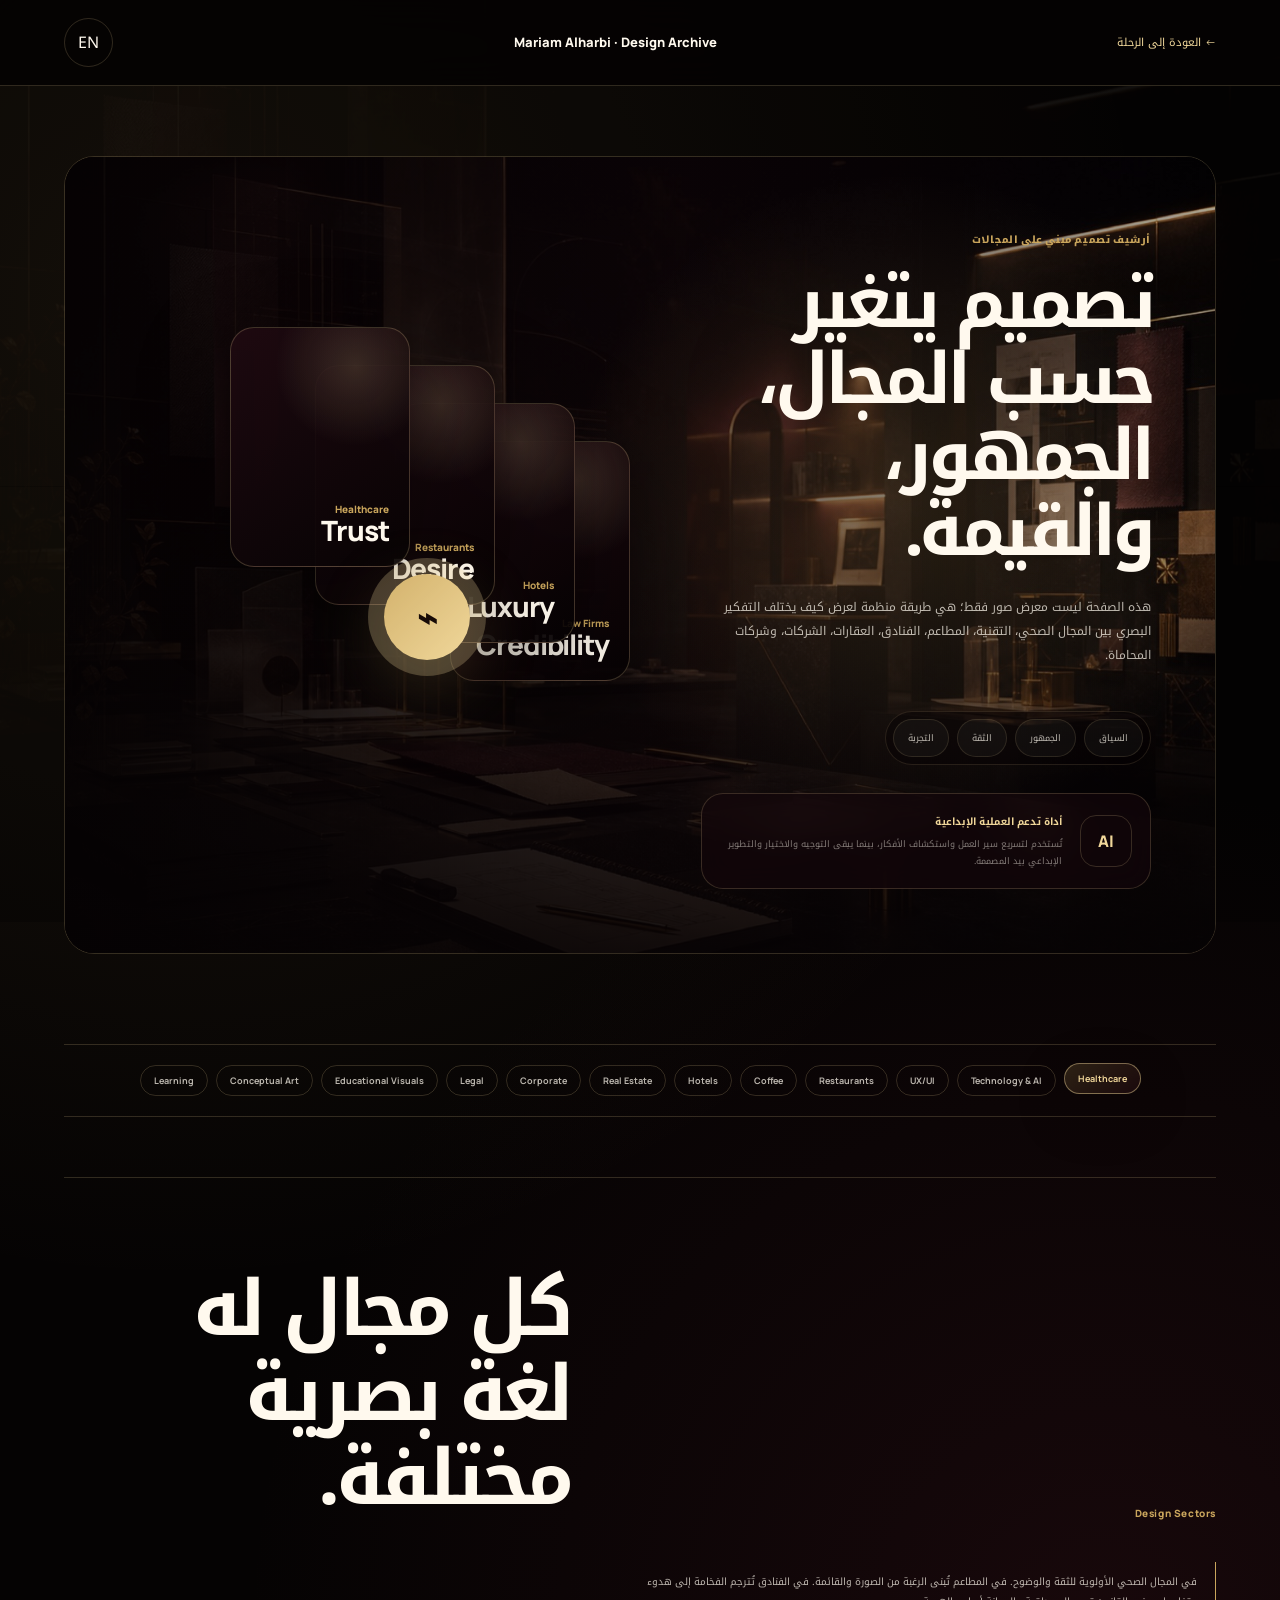
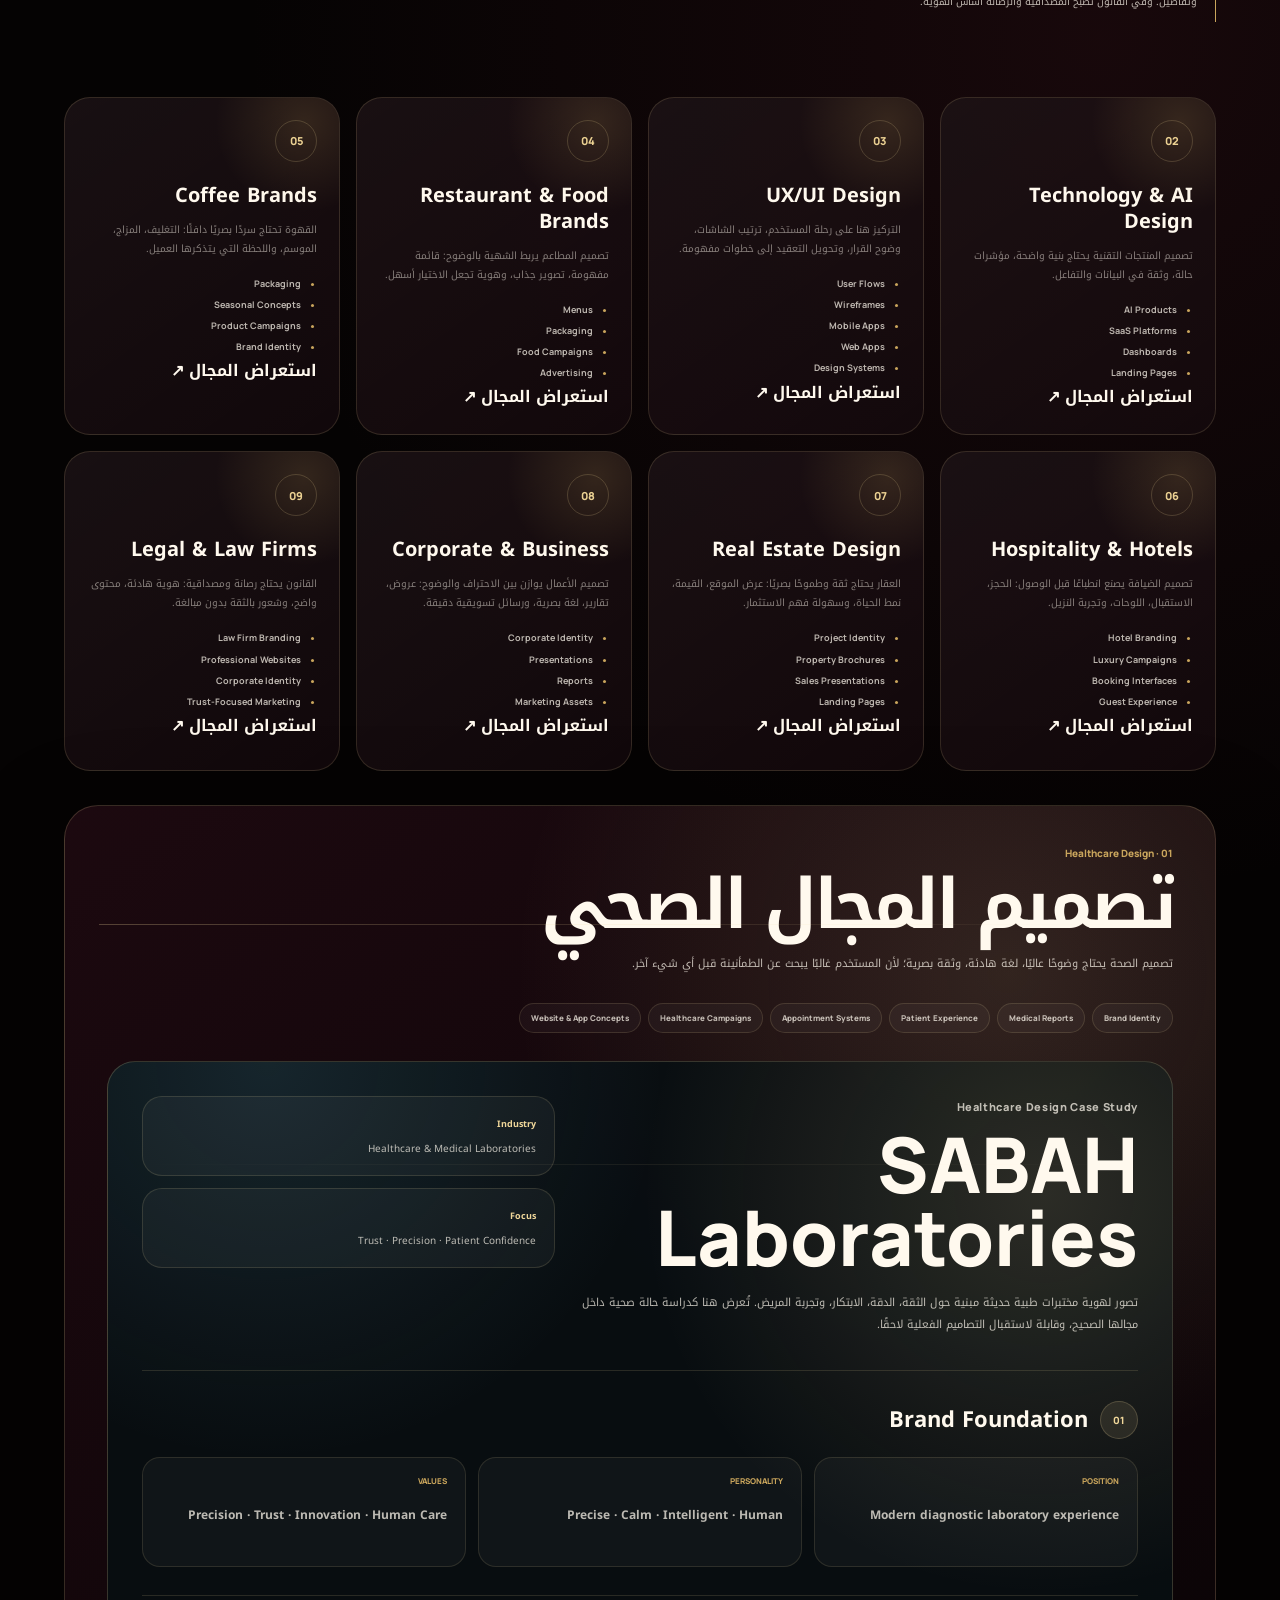
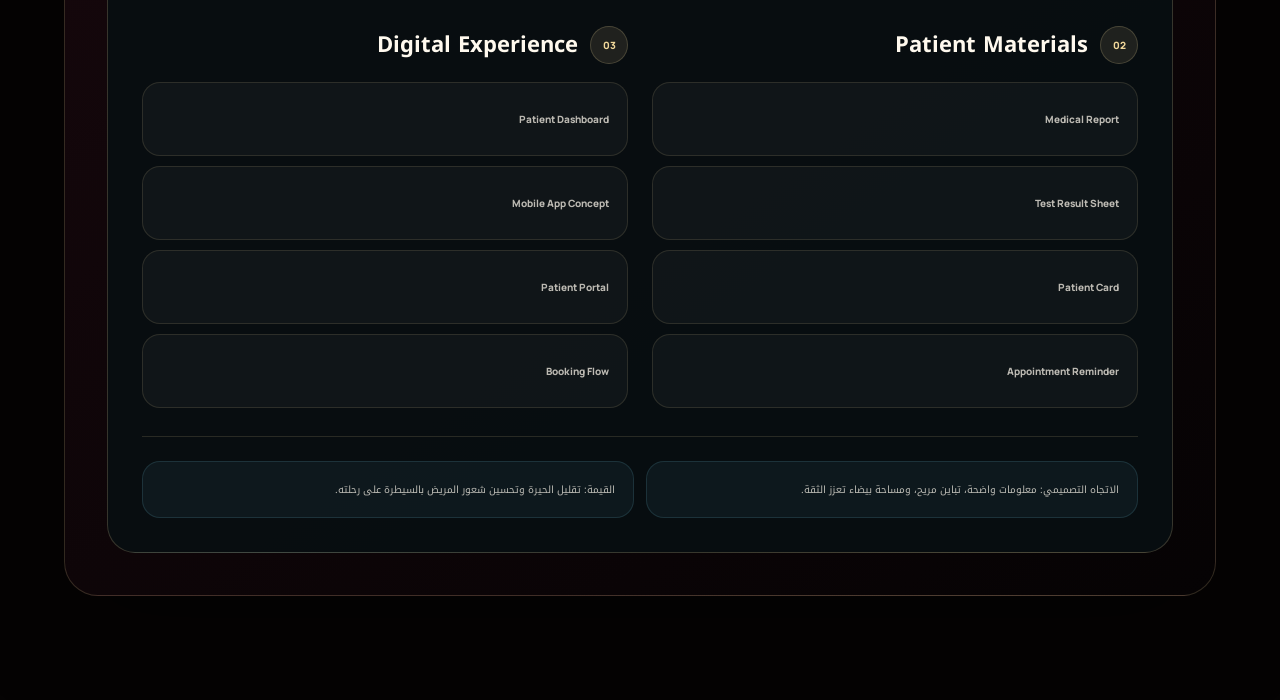
==== commit ffac219a: "Make design archive fields interactive" ====
--- a/design-archive.html
+++ b/design-archive.html
@@ -70,7 +70,7 @@
       <p data-ar="في المجال الصحي الأولوية للثقة والوضوح. في المطاعم تُبنى الرغبة من الصورة والقائمة. في الفنادق تُترجم الفخامة إلى هدوء وتفاصيل. وفي القانون تصبح المصداقية والرصانة أساس الهوية." data-en="Healthcare prioritizes trust and clarity. Restaurants build desire through imagery and menus. Hotels translate luxury into calm details. Legal design relies on credibility and restraint.">في المجال الصحي الأولوية للثقة والوضوح. في المطاعم تُبنى الرغبة من الصورة والقائمة. في الفنادق تُترجم الفخامة إلى هدوء وتفاصيل. وفي القانون تصبح المصداقية والرصانة أساس الهوية.</p>
     </section>
 
-    <section class="industry-card-stack reveal" id="healthcare">
+    <section class="industry-card-stack reveal design-panel is-active" id="healthcare">
       <article class="sector-panel healthcare-panel">
         <div class="sector-heading">
           <span>01 · Healthcare Design</span>
@@ -130,7 +130,7 @@
       <a class="sector-card" href="#legal-work"><span>09</span><h3>Legal & Law Firms</h3><p data-ar="القانون يحتاج رصانة ومصداقية: هوية هادئة، محتوى واضح، وشعور بالثقة بدون مبالغة." data-en="Legal design needs restraint and credibility: calm identity, clear content, and trust without exaggeration.">القانون يحتاج رصانة ومصداقية: هوية هادئة، محتوى واضح، وشعور بالثقة بدون مبالغة.</p><ul><li>Law Firm Branding</li><li>Professional Websites</li><li>Corporate Identity</li><li>Trust-Focused Marketing</li></ul><strong>استعراض المجال ↗</strong></a>
     </section>
 
-    <section class="portfolio-category reveal archive-room" id="technology-ai-work">
+    <section class="portfolio-category reveal archive-room design-panel" id="technology-ai-work" hidden>
       <div class="category-copy">
         <p class="eyebrow">Technology & AI Design</p>
         <h2 data-ar="تصميم التقنية والذكاء الاصطناعي" data-en="Technology & AI Design">تصميم التقنية والذكاء الاصطناعي</h2>
@@ -143,7 +143,7 @@
       </div>
     </section>
 
-    <section class="portfolio-category reveal archive-room" id="ux-ui-work">
+    <section class="portfolio-category reveal archive-room design-panel" id="ux-ui-work" hidden>
       <div class="category-copy">
         <p class="eyebrow">UX/UI Design</p>
         <h2 data-ar="تصميم تجربة المستخدم والواجهات" data-en="UX/UI Design">تصميم تجربة المستخدم والواجهات</h2>
@@ -157,7 +157,7 @@
       </div>
     </section>
 
-    <section class="portfolio-category reveal" id="restaurants-work">
+    <section class="portfolio-category reveal design-panel" id="restaurants-work" hidden>
       <div class="category-copy">
         <p class="eyebrow">Restaurant & Food Brands</p>
         <h2>Bin Qasim Bakery</h2>
@@ -170,7 +170,7 @@
       </div>
     </section>
 
-    <section class="portfolio-category reveal archive-room" id="coffee-work">
+    <section class="portfolio-category reveal archive-room design-panel" id="coffee-work" hidden>
       <div class="category-copy">
         <p class="eyebrow">Coffee Brands</p>
         <h2 data-ar="تصميم علامات القهوة" data-en="Coffee Brand Design">تصميم علامات القهوة</h2>
@@ -183,7 +183,7 @@
       </div>
     </section>
 
-    <section class="portfolio-category reveal archive-room" id="hospitality-work">
+    <section class="portfolio-category reveal archive-room design-panel" id="hospitality-work" hidden>
       <div class="category-copy">
         <p class="eyebrow">Hospitality & Hotels</p>
         <h2 data-ar="تصميم الفنادق والضيافة" data-en="Hospitality & Hotel Design">تصميم الفنادق والضيافة</h2>
@@ -196,7 +196,7 @@
       </div>
     </section>
 
-    <section class="portfolio-category reveal archive-room" id="real-estate-work">
+    <section class="portfolio-category reveal archive-room design-panel" id="real-estate-work" hidden>
       <div class="category-copy">
         <p class="eyebrow">Real Estate Design</p>
         <h2 data-ar="تصميم العقار والمشاريع" data-en="Real Estate Design">تصميم العقار والمشاريع</h2>
@@ -209,7 +209,7 @@
       </div>
     </section>
 
-    <section class="portfolio-category reveal archive-room" id="corporate-work">
+    <section class="portfolio-category reveal archive-room design-panel" id="corporate-work" hidden>
       <div class="category-copy">
         <p class="eyebrow">Corporate & Business</p>
         <h2 data-ar="تصميم الشركات والأعمال" data-en="Corporate & Business Design">تصميم الشركات والأعمال</h2>
@@ -222,7 +222,7 @@
       </div>
     </section>
 
-    <section class="portfolio-category reveal archive-room" id="legal-work">
+    <section class="portfolio-category reveal archive-room design-panel" id="legal-work" hidden>
       <div class="category-copy">
         <p class="eyebrow">Legal & Law Firms</p>
         <h2 data-ar="تصميم شركات المحاماة" data-en="Legal & Law Firm Design">تصميم شركات المحاماة</h2>
@@ -235,7 +235,7 @@
       </div>
     </section>
 
-    <section class="portfolio-category reveal" id="ruqi-design">
+    <section class="portfolio-category reveal design-panel" id="ruqi-design" hidden>
       <div class="category-copy">
         <p class="eyebrow">Brand Identity Concept</p>
         <h2>Ruqi / Ruqiabaya</h2>
@@ -246,7 +246,7 @@
       </div>
     </section>
 
-    <section class="portfolio-category reveal" id="educational-visuals">
+    <section class="portfolio-category reveal design-panel" id="educational-visuals" hidden>
       <div class="category-copy">
         <p class="eyebrow">Educational Visual Design</p>
         <h2 data-ar="تصاميم تعليمية ومعرفية" data-en="Educational & Knowledge Visuals">تصاميم تعليمية ومعرفية</h2>
@@ -260,7 +260,7 @@
       </div>
     </section>
 
-    <section class="portfolio-category reveal" id="conceptual-art">
+    <section class="portfolio-category reveal design-panel" id="conceptual-art" hidden>
       <div class="category-copy">
         <p class="eyebrow">Conceptual Art</p>
         <h2 data-ar="التصاميم التعبيرية" data-en="Expressive & Conceptual Art">التصاميم التعبيرية</h2>
@@ -279,7 +279,7 @@
       </div>
     </section>
 
-    <section class="portfolio-category reveal" id="learning-design">
+    <section class="portfolio-category reveal design-panel" id="learning-design" hidden>
       <div class="category-copy">
         <p class="eyebrow">Learning & Knowledge Design</p>
         <h2 data-ar="تصاميم التعلم والمعرفة" data-en="Learning & Knowledge Designs">تصاميم التعلم والمعرفة</h2>
@@ -292,7 +292,7 @@
       </div>
     </section>
 
-    <section class="portfolio-category reveal" id="friday-cultural">
+    <section class="portfolio-category reveal design-panel" id="friday-cultural" hidden>
       <div class="category-copy">
         <p class="eyebrow">Seasonal & Cultural</p>
         <h2 data-ar="تصاميم الجمعة والمناسبات" data-en="Friday & Cultural Designs">تصاميم الجمعة والمناسبات</h2>
@@ -334,6 +334,42 @@
       }
     }), { threshold: .12 });
     document.querySelectorAll(".reveal").forEach(el => observer.observe(el));
+    const sectorGridContainer = document.querySelector(".sector-grid");
+    const healthcarePanel = document.getElementById("healthcare");
+    if (sectorGridContainer && healthcarePanel) sectorGridContainer.after(healthcarePanel);
+    const designPanels = Array.from(document.querySelectorAll(".design-panel"));
+    const designPanelLinks = Array.from(document.querySelectorAll(".industry-nav a[href^='#'], .sector-grid a[href^='#']"));
+    function showDesignPanel(targetId, shouldScroll = true) {
+      const target = document.getElementById(targetId);
+      if (!target || !target.classList.contains("design-panel")) return;
+      designPanels.forEach(panel => {
+        const active = panel === target;
+        panel.hidden = !active;
+        panel.classList.toggle("is-active", active);
+        if (active) panel.classList.add("visible");
+      });
+      designPanelLinks.forEach(link => {
+        const active = link.getAttribute("href") === `#${targetId}`;
+        link.classList.toggle("is-active", active);
+        if (active) link.setAttribute("aria-current", "true");
+        else link.removeAttribute("aria-current");
+      });
+      if (shouldScroll) {
+        target.scrollIntoView({ behavior: "smooth", block: "start" });
+        history.replaceState(null, "", `#${targetId}`);
+      }
+    }
+    designPanelLinks.forEach(link => {
+      link.addEventListener("click", event => {
+        const targetId = link.getAttribute("href").slice(1);
+        const target = document.getElementById(targetId);
+        if (!target || !target.classList.contains("design-panel")) return;
+        event.preventDefault();
+        showDesignPanel(targetId);
+      });
+    });
+    const initialPanel = location.hash ? location.hash.slice(1) : "healthcare";
+    showDesignPanel(initialPanel, false);
     const lightbox = document.getElementById("designLightbox");
     const lightboxImage = document.getElementById("lightboxImage");
     const lightboxCaption = document.getElementById("lightboxCaption");
--- a/css/design-archive.css
+++ b/css/design-archive.css
@@ -397,6 +397,56 @@
 }
 .archive-room{
   scroll-margin-top:94px;
+}
+.design-panel[hidden]{
+  display:none !important;
+}
+.design-panel.is-active{
+  animation:panelReveal .42s ease both;
+}
+@keyframes panelReveal{
+  from{opacity:0;transform:translateY(18px)}
+  to{opacity:1;transform:none}
+}
+.industry-nav a.is-active,
+.sector-card.is-active{
+  background:linear-gradient(145deg,rgba(201,165,92,.18),rgba(100,30,44,.16));
+  border-color:rgba(240,215,154,.45);
+  box-shadow:0 18px 55px rgba(0,0,0,.24);
+  color:var(--gold-2);
+}
+.industry-nav a.is-active{
+  transform:translateY(-2px);
+}
+.design-panel .masonry-gallery{
+  align-items:stretch;
+  grid-template-columns:repeat(auto-fit,minmax(250px,1fr));
+}
+.design-panel .masonry-gallery figure,
+.design-panel .masonry-gallery figure.tall,
+.design-panel .masonry-gallery figure.wide{
+  aspect-ratio:3/4;
+  grid-column:auto;
+  grid-row:auto;
+  min-height:0;
+}
+.design-panel .masonry-gallery figure.wide{
+  aspect-ratio:16/10;
+}
+.design-panel .masonry-gallery img{
+  height:100%;
+  object-fit:cover;
+  width:100%;
+}
+.design-panel .masonry-gallery figcaption{
+  background:linear-gradient(180deg,transparent,rgba(0,0,0,.78));
+  bottom:0;
+  color:var(--gold-2);
+  font:800 10px/1.5 Manrope,"Noto Kufi Arabic",sans-serif;
+  left:0;
+  padding:46px 16px 14px;
+  position:absolute;
+  right:0;
 }
 .archive-placeholder-grid{
   display:grid;
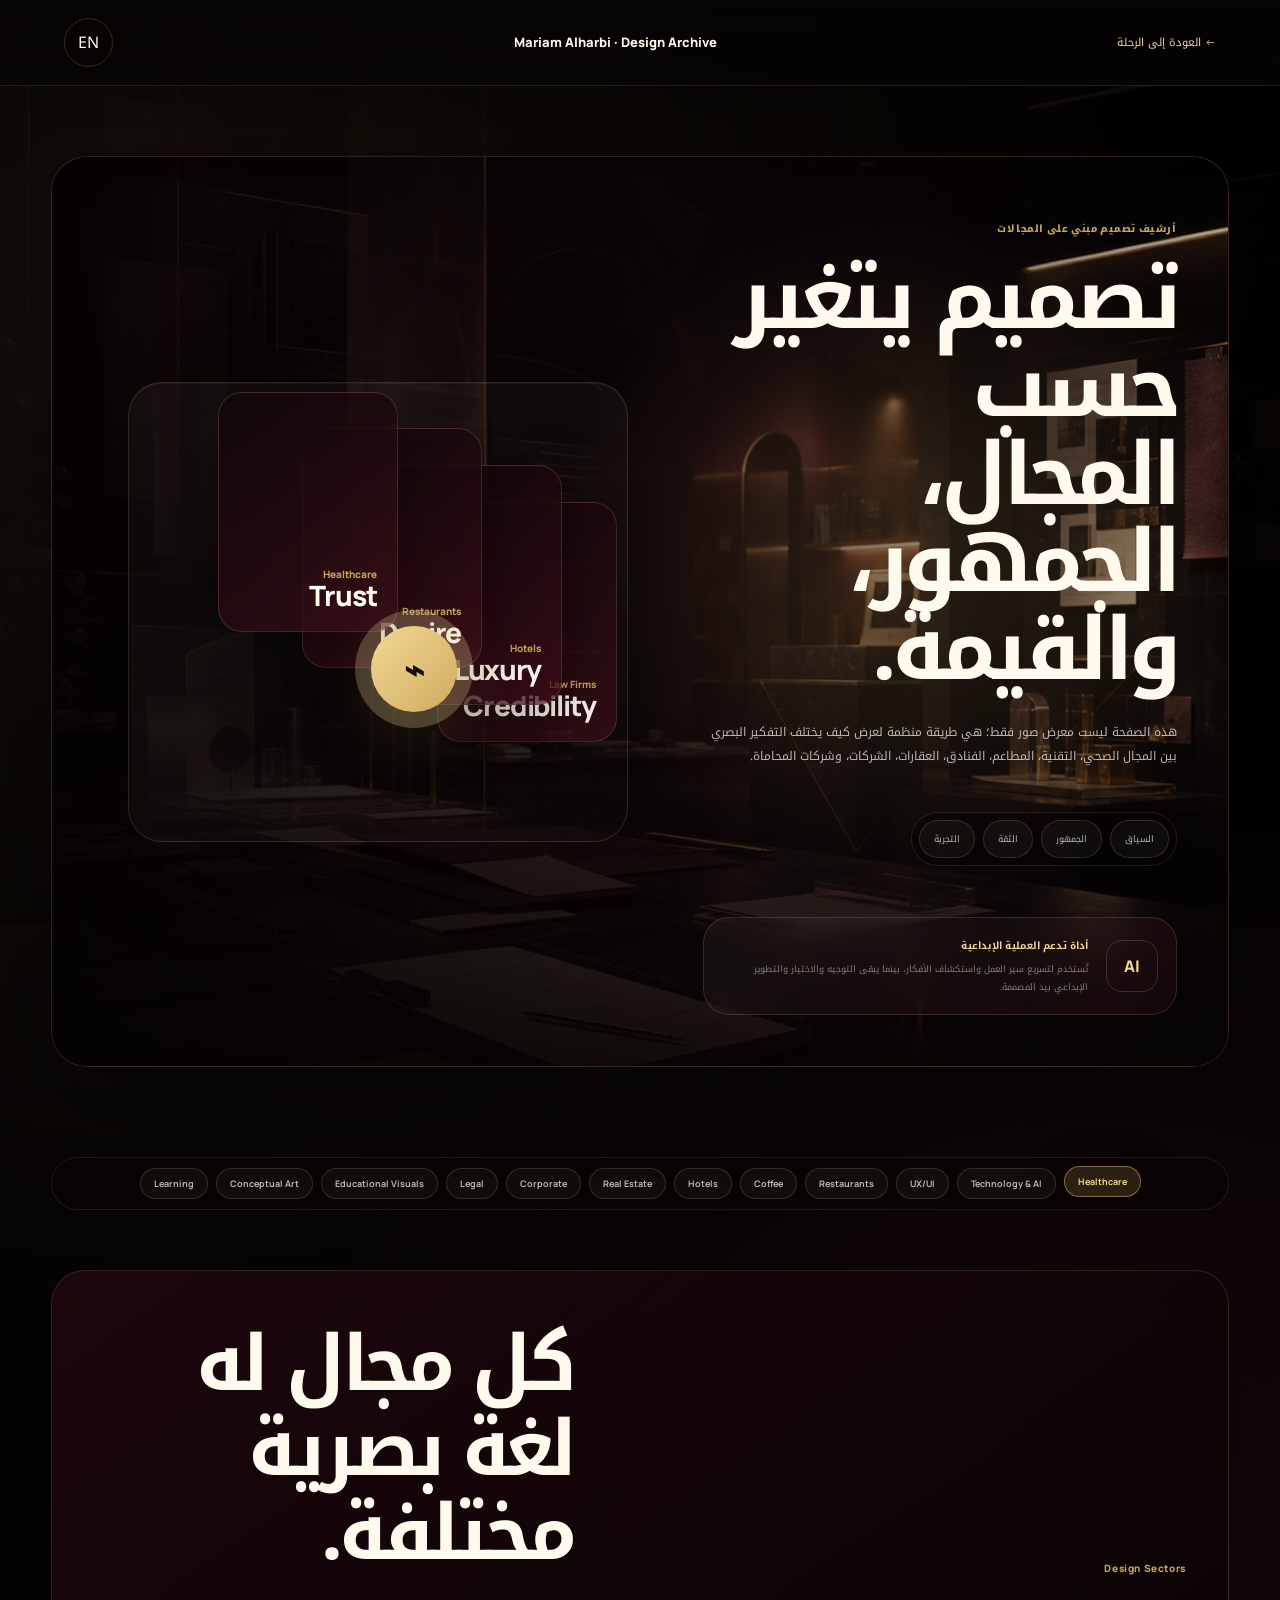
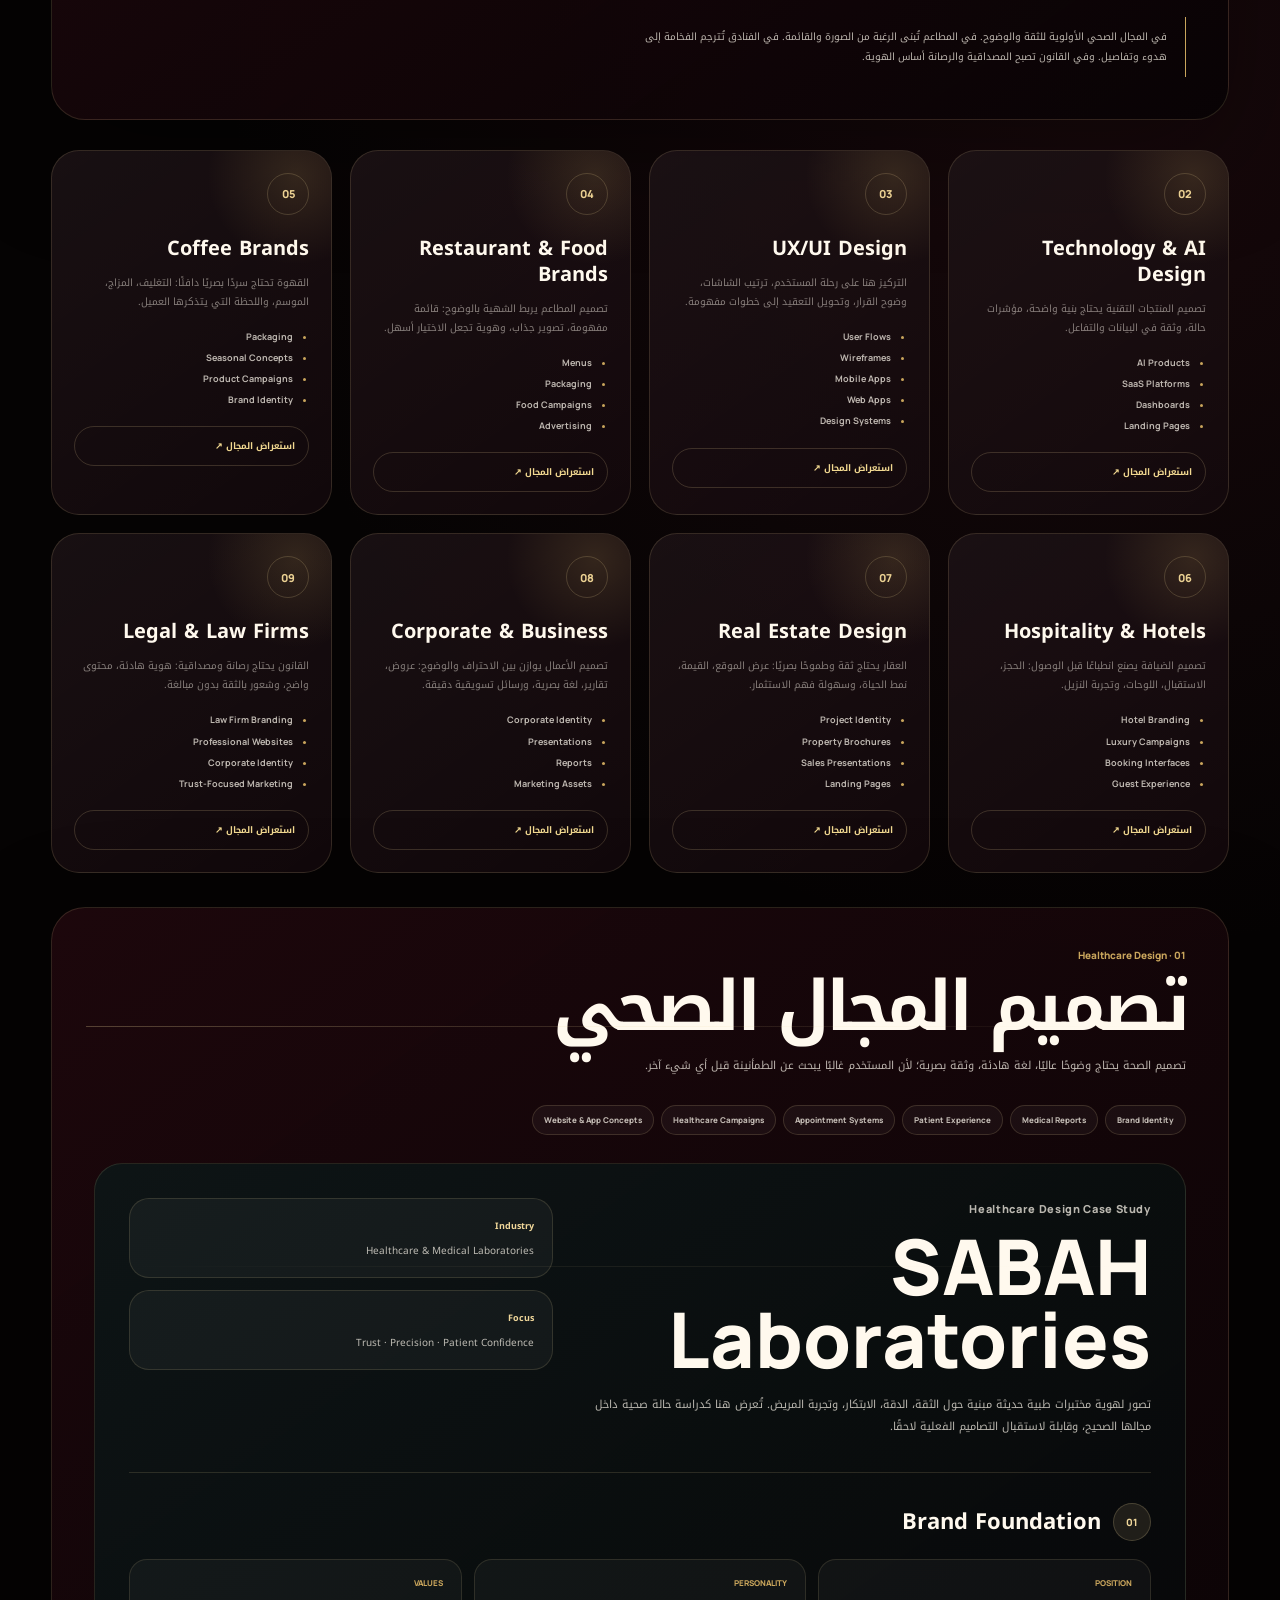
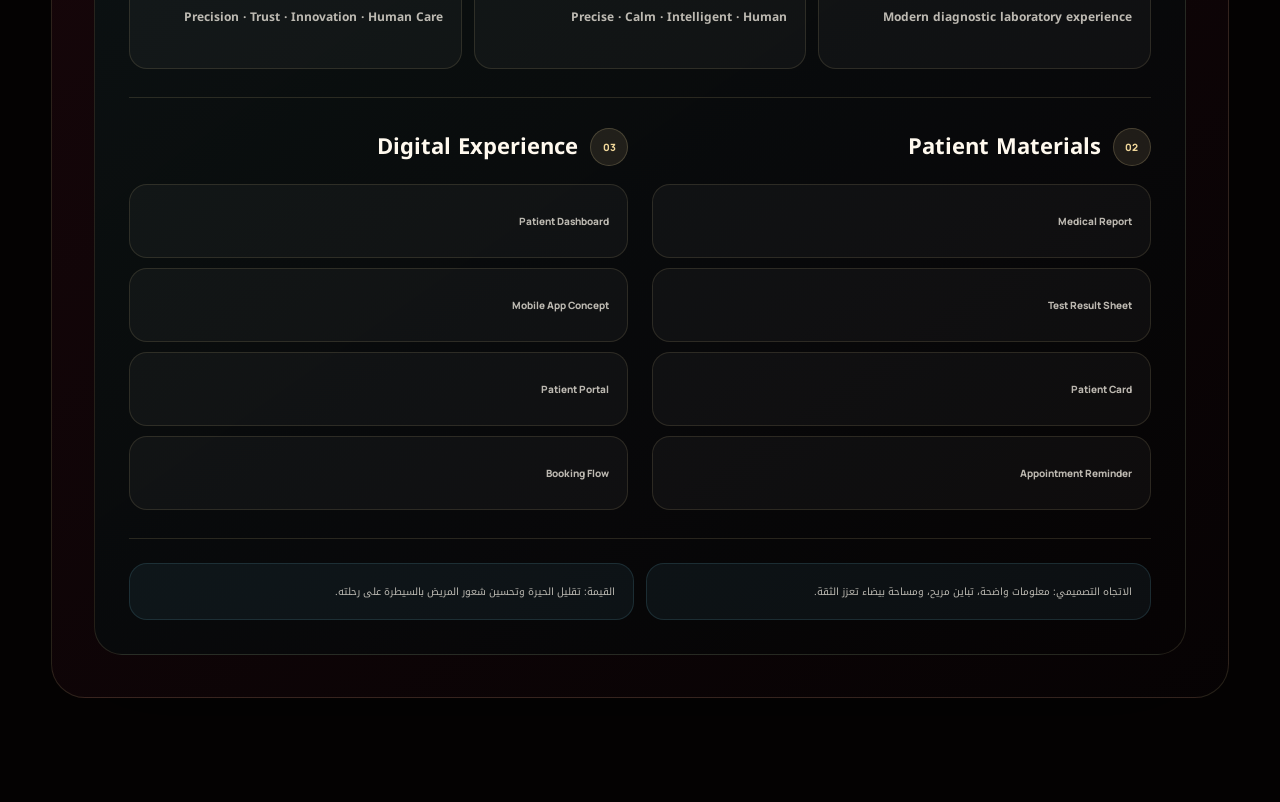
==== commit ee83dbbc: "Polish founder website experience" ====
--- a/design-archive.html
+++ b/design-archive.html
@@ -9,7 +9,7 @@
   <link rel="preconnect" href="https://fonts.googleapis.com">
   <link rel="preconnect" href="https://fonts.gstatic.com" crossorigin>
   <link href="https://fonts.googleapis.com/css2?family=Manrope:wght@500;600;700;800&family=Noto+Kufi+Arabic:wght@400;500;600;700;800&display=swap" rel="stylesheet">
-  <link rel="stylesheet" href="css/design-archive.css?v=20260618-fields">
+  <link rel="stylesheet" href="css/design-archive.css?v=20260620-archive-polish">
 </head>
 <body>
   <div class="archive-film" aria-hidden="true"></div>
--- a/css/design-archive.css
+++ b/css/design-archive.css
@@ -1035,3 +1035,19 @@
 @media(prefers-reduced-motion:reduce){
   .browser-card,.browser-hand{animation:none}
 }
+
+
+/* V5 archive polish: field-led, clean, responsive */
+.archive-main{padding-inline:clamp(16px,4vw,54px)}
+.archive-nav{background:linear-gradient(180deg,rgba(5,3,3,.92),rgba(5,3,3,.72));border-color:rgba(240,215,154,.14);box-shadow:0 16px 70px rgba(0,0,0,.32)}
+.design-browser-hero{background:radial-gradient(circle at 78% 18%,rgba(201,165,92,.14),transparent 30%),linear-gradient(145deg,rgba(42,7,16,.72),rgba(6,3,4,.9));border-color:rgba(240,215,154,.15);border-radius:36px;box-shadow:0 38px 130px rgba(0,0,0,.38);gap:clamp(22px,4vw,54px);min-height:540px;padding:clamp(26px,4vw,54px)}
+.archive-hero h1{font-size:clamp(42px,6.8vw,86px);letter-spacing:-.065em;line-height:1.02}.archive-hero p{line-height:2}.hero-principles span,.industry-nav a,.sector-tags span{background:rgba(255,249,238,.04);border-color:rgba(240,215,154,.16)}
+.design-browser{background:linear-gradient(145deg,rgba(255,249,238,.045),rgba(255,249,238,.012));border:1px solid rgba(240,215,154,.14);border-radius:34px;box-shadow:inset 0 1px 0 rgba(255,255,255,.05),0 26px 90px rgba(0,0,0,.24);height:460px}.browser-card{background:linear-gradient(145deg,rgba(16,7,10,.9),rgba(61,15,25,.72));border-color:rgba(240,215,154,.17);box-shadow:0 24px 90px rgba(0,0,0,.36)}.browser-hand{background:linear-gradient(135deg,#f2d991,#c79b4a);box-shadow:0 22px 70px rgba(201,165,92,.2)}
+.ai-note{background:linear-gradient(135deg,rgba(255,249,238,.045),rgba(100,30,44,.16));border-color:rgba(240,215,154,.15);border-radius:26px}.industry-nav{background:rgba(10,4,5,.56);border:1px solid rgba(240,215,154,.1);border-radius:999px;padding:10px;position:sticky;top:86px;z-index:20;backdrop-filter:blur(16px)}.industry-nav a.active{background:rgba(201,165,92,.18);border-color:rgba(240,215,154,.42);color:#f2d991}
+.industry-intro,.sector-panel,.portfolio-category{background:linear-gradient(145deg,rgba(35,9,15,.78),rgba(7,3,4,.9));border:1px solid rgba(240,215,154,.14);border-radius:34px;box-shadow:0 32px 110px rgba(0,0,0,.34);max-width:1180px;margin-inline:auto}.industry-intro{padding:clamp(24px,4vw,42px);margin-bottom:26px}.sector-grid{gap:18px}.sector-card{border-radius:28px}.sector-card strong{border:1px solid rgba(240,215,154,.18);border-radius:999px;color:#f2d991;display:inline-flex;font-size:9px;margin-top:18px;padding:10px 13px}.design-panel{scroll-margin-top:150px}.design-panel:not([hidden]){display:block}.embedded-case{background:linear-gradient(145deg,rgba(10,26,26,.74),rgba(6,3,4,.86));border:1px solid rgba(240,215,154,.13)}.masonry-gallery figure{border-radius:24px;box-shadow:0 24px 80px rgba(0,0,0,.28)}.masonry-gallery img{transition:transform .45s ease,filter .45s ease}.masonry-gallery figure:hover img{transform:scale(1.035);filter:saturate(1.04) contrast(1.04)}.archive-placeholder-grid article{background:rgba(255,249,238,.04);border-color:rgba(240,215,154,.14);border-radius:22px}
+@media(max-width:900px){.industry-nav{border-radius:24px;position:relative;top:auto}.design-browser-hero{min-height:0}.design-browser{height:360px}.sector-grid{grid-template-columns:1fr 1fr}}
+@media(max-width:640px){.archive-main{padding-inline:12px}.sector-grid{grid-template-columns:1fr}.design-browser-hero,.industry-intro,.sector-panel,.portfolio-category{border-radius:24px}.archive-hero h1{font-size:clamp(36px,12vw,54px)}.design-browser{height:320px}.browser-card{width:138px;height:184px}.browser-card b{font-size:20px}.industry-nav{justify-content:flex-start;overflow-x:auto}}
+
+/* V5 active state compatibility */
+.industry-nav a.is-active,.sector-card.is-active{background:rgba(201,165,92,.18);border-color:rgba(240,215,154,.42);color:#f2d991}
+.sector-card.is-active{box-shadow:0 24px 82px rgba(201,165,92,.13),0 26px 90px rgba(0,0,0,.28);transform:translateY(-3px)}
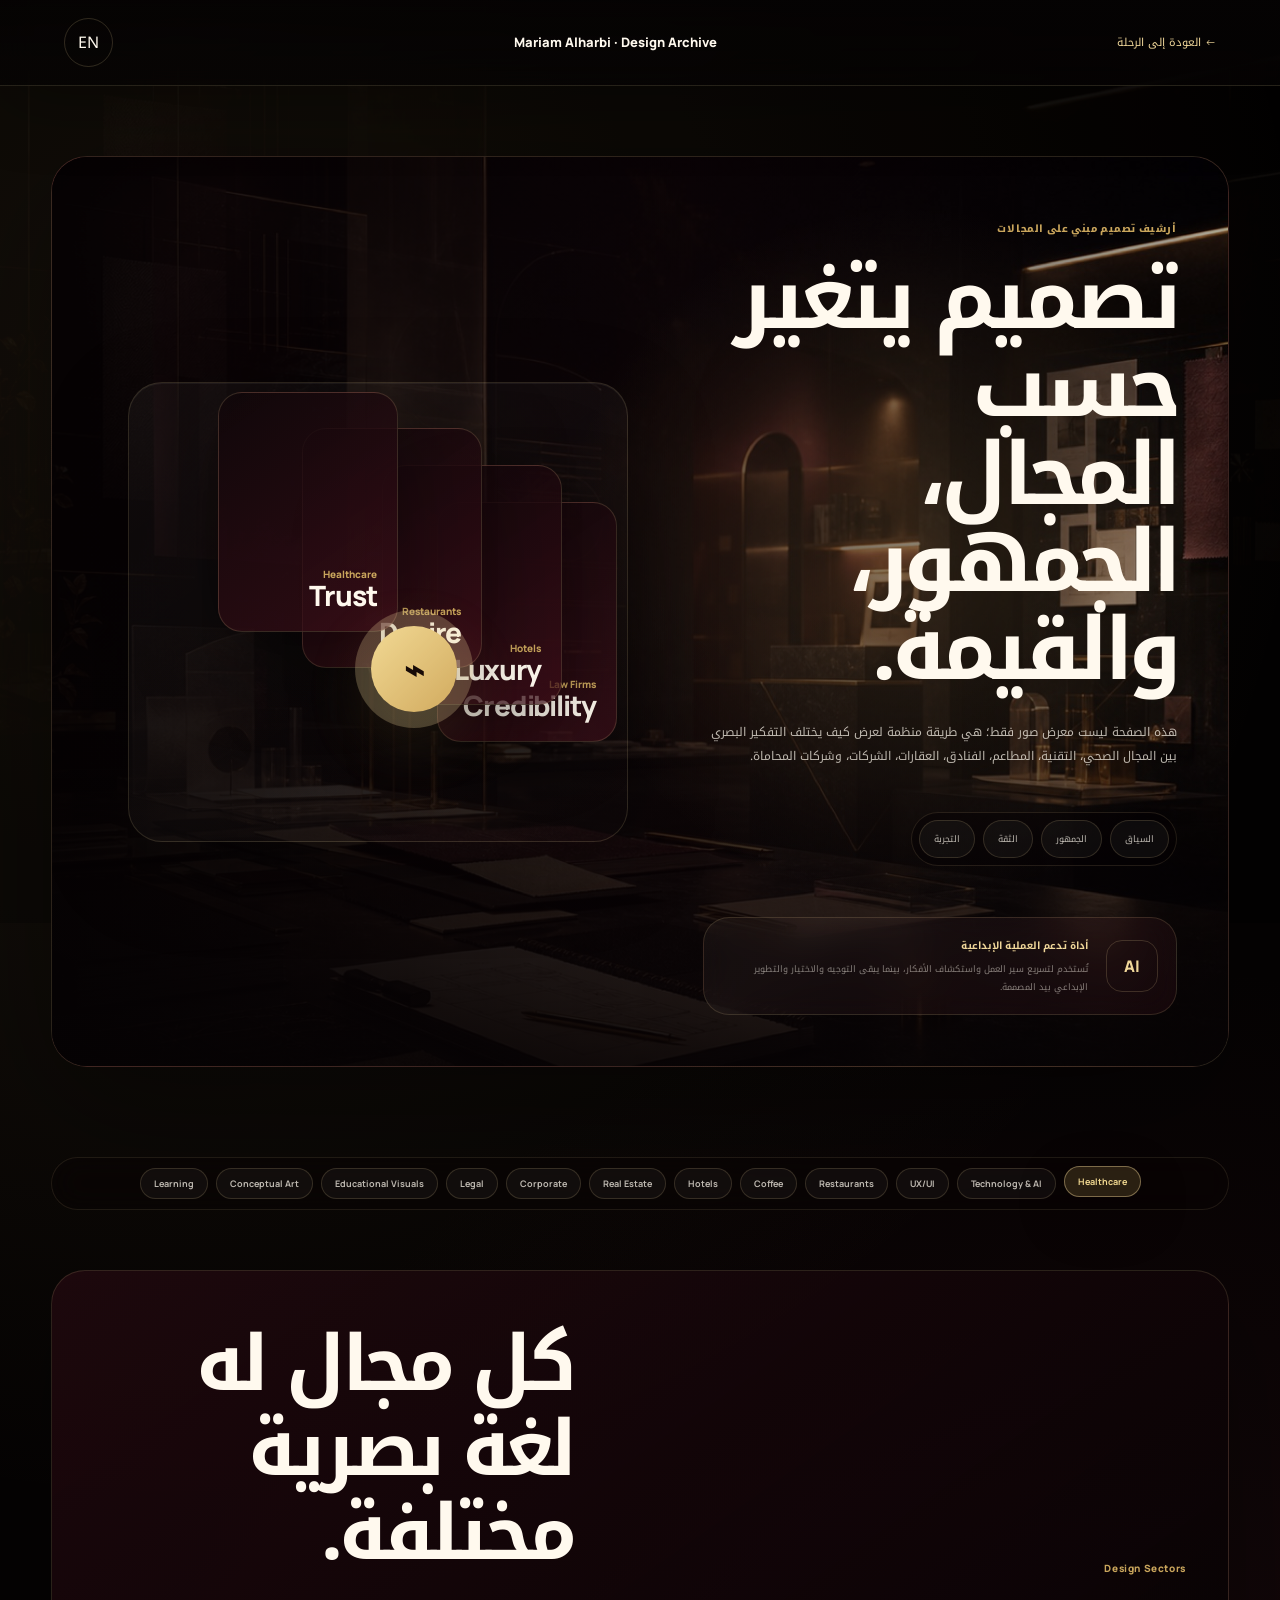
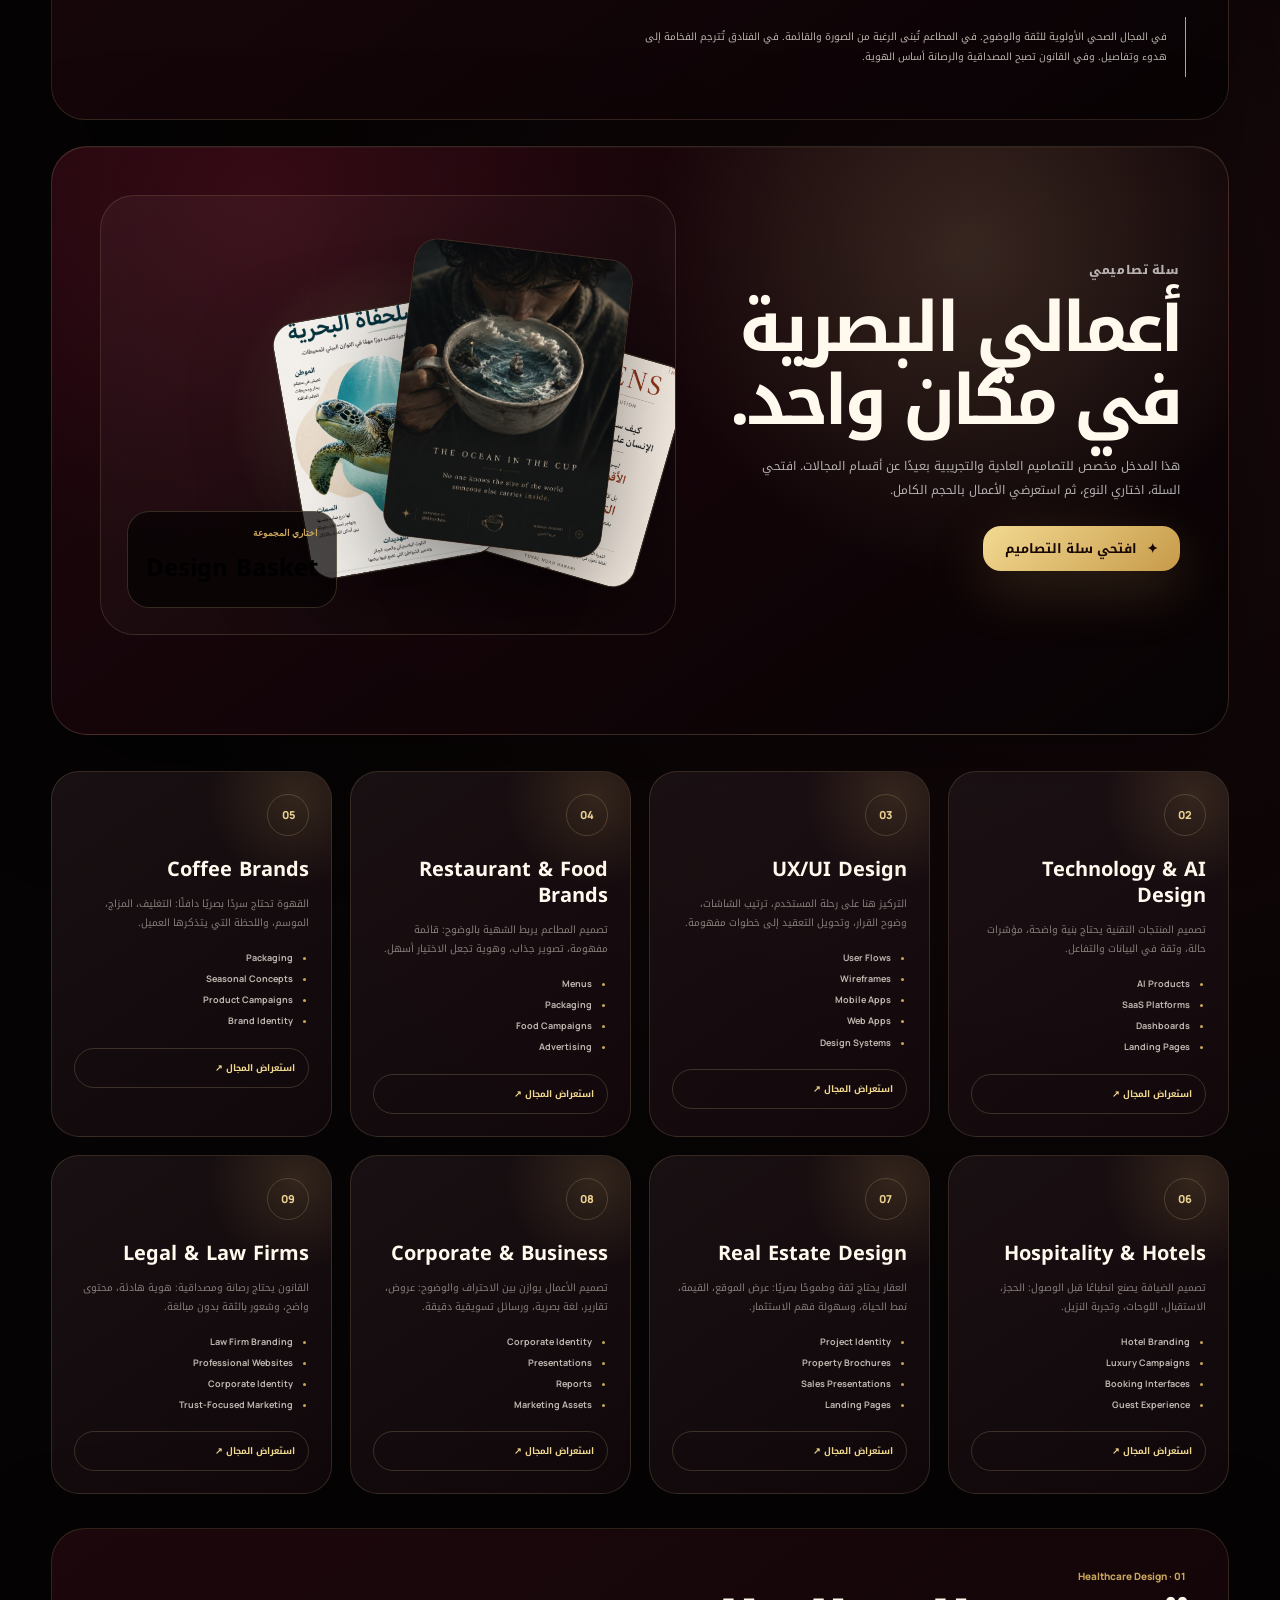
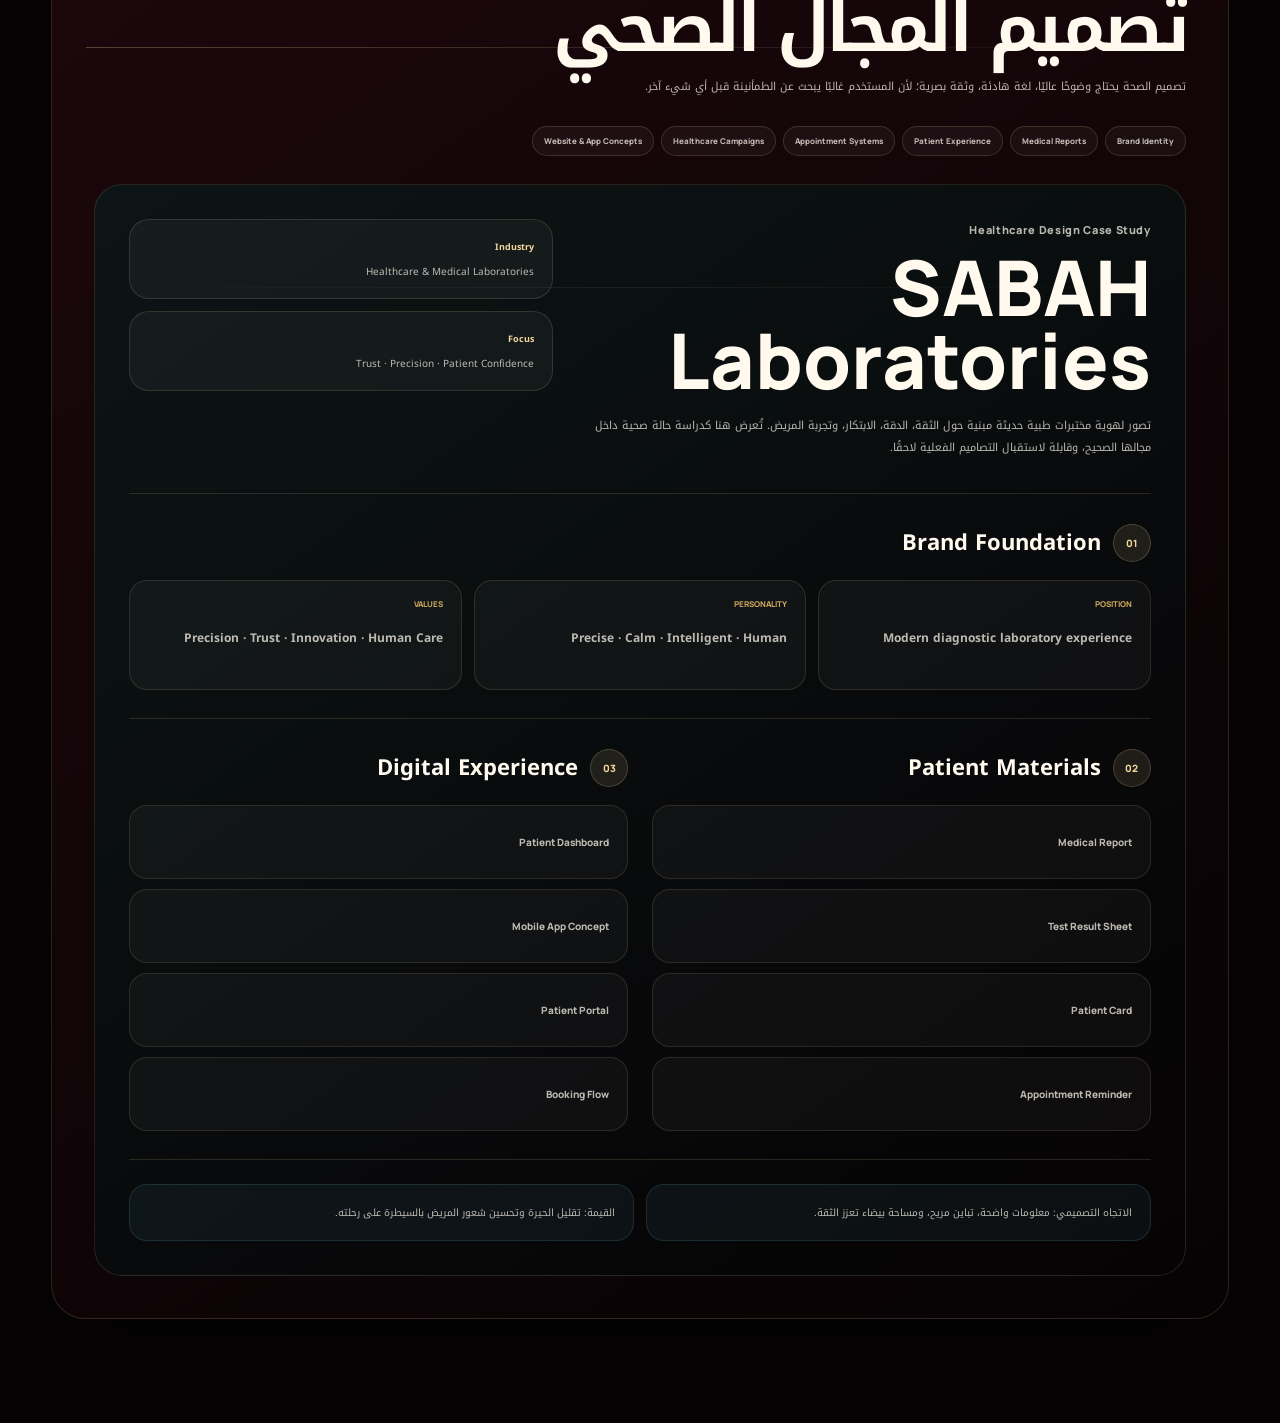
==== commit e2721e34: "Add curated design basket" ====
--- a/design-archive.html
+++ b/design-archive.html
@@ -9,7 +9,7 @@
   <link rel="preconnect" href="https://fonts.googleapis.com">
   <link rel="preconnect" href="https://fonts.gstatic.com" crossorigin>
   <link href="https://fonts.googleapis.com/css2?family=Manrope:wght@500;600;700;800&family=Noto+Kufi+Arabic:wght@400;500;600;700;800&display=swap" rel="stylesheet">
-  <link rel="stylesheet" href="css/design-archive.css?v=20260620-archive-polish">
+  <link rel="stylesheet" href="css/design-archive.css?v=20260620-design-basket">
 </head>
 <body>
   <div class="archive-film" aria-hidden="true"></div>
@@ -68,6 +68,35 @@
       <p class="eyebrow">Design Sectors</p>
       <h2 data-ar="كل مجال له لغة بصرية مختلفة." data-en="Every sector has its own visual language.">كل مجال له لغة بصرية مختلفة.</h2>
       <p data-ar="في المجال الصحي الأولوية للثقة والوضوح. في المطاعم تُبنى الرغبة من الصورة والقائمة. في الفنادق تُترجم الفخامة إلى هدوء وتفاصيل. وفي القانون تصبح المصداقية والرصانة أساس الهوية." data-en="Healthcare prioritizes trust and clarity. Restaurants build desire through imagery and menus. Hotels translate luxury into calm details. Legal design relies on credibility and restraint.">في المجال الصحي الأولوية للثقة والوضوح. في المطاعم تُبنى الرغبة من الصورة والقائمة. في الفنادق تُترجم الفخامة إلى هدوء وتفاصيل. وفي القانون تصبح المصداقية والرصانة أساس الهوية.</p>
+    </section>
+
+    <section class="design-basket reveal" id="design-basket" aria-labelledby="designBasketTitle">
+      <div class="basket-copy">
+        <p class="eyebrow" data-ar="سلة تصاميمي" data-en="My Design Basket">سلة تصاميمي</p>
+        <h2 id="designBasketTitle" data-ar="أعمالي البصرية في مكان واحد." data-en="My visual work in one curated place.">أعمالي البصرية في مكان واحد.</h2>
+        <p data-ar="هذا المدخل مخصص للتصاميم العادية والتجريبية بعيدًا عن أقسام المجالات. افتحي السلة، اختاري النوع، ثم استعرضي الأعمال بالحجم الكامل." data-en="This entry is dedicated to regular and experimental designs, separate from the industry sections. Open the basket, choose a type, and view the work in full size.">هذا المدخل مخصص للتصاميم العادية والتجريبية بعيدًا عن أقسام المجالات. افتحي السلة، اختاري النوع، ثم استعرضي الأعمال بالحجم الكامل.</p>
+        <button class="basket-toggle" id="designBasketToggle" type="button" aria-expanded="false" aria-controls="designBasketDrawer">
+          <span>✦</span>
+          <b data-ar="افتحي سلة التصاميم" data-en="Open design basket">افتحي سلة التصاميم</b>
+        </button>
+      </div>
+      <button class="basket-visual" type="button" aria-label="Open design basket" data-basket-open>
+        <span class="basket-glow"></span>
+        <figure class="basket-card basket-card-one"><img src="assets/images/design-portfolio/ocean-in-the-cup.jpg" alt="The Ocean in the Cup design preview"></figure>
+        <figure class="basket-card basket-card-two"><img src="assets/images/design-portfolio/sea-turtle-educational.jpg" alt="Educational design preview"></figure>
+        <figure class="basket-card basket-card-three"><img src="assets/images/design-portfolio/sapiens-poster.png" alt="Learning design preview"></figure>
+        <div class="basket-label">
+          <small data-ar="اختاري المجموعة" data-en="Choose a collection">اختاري المجموعة</small>
+          <strong data-ar="Design Basket" data-en="Design Basket">Design Basket</strong>
+        </div>
+      </button>
+      <div class="basket-drawer" id="designBasketDrawer" hidden>
+        <a class="basket-choice" href="#conceptual-art"><span>01</span><strong data-ar="التصاميم التعبيرية" data-en="Expressive Designs">التصاميم التعبيرية</strong><em data-ar="معنى، رمز، ومشاعر بصرية" data-en="Meaning, symbolism, and visual emotion">معنى، رمز، ومشاعر بصرية</em></a>
+        <a class="basket-choice" href="#educational-visuals"><span>02</span><strong data-ar="التصاميم التعليمية" data-en="Educational Visuals">التصاميم التعليمية</strong><em data-ar="معلومة قصيرة بتكوين واضح" data-en="Short knowledge in clear composition">معلومة قصيرة بتكوين واضح</em></a>
+        <a class="basket-choice" href="#learning-design"><span>03</span><strong data-ar="التعلم والمعرفة" data-en="Learning & Knowledge">التعلم والمعرفة</strong><em data-ar="قراءة ومفاهيم تتحول إلى مشاهد" data-en="Reading and concepts as visuals">قراءة ومفاهيم تتحول إلى مشاهد</em></a>
+        <a class="basket-choice" href="#friday-cultural"><span>04</span><strong data-ar="المناسبات والرسائل" data-en="Seasonal & Cultural">المناسبات والرسائل</strong><em data-ar="تصاميم هادئة للمناسبات" data-en="Quiet designs for occasions">تصاميم هادئة للمناسبات</em></a>
+        <a class="basket-choice" href="#ruqi-design"><span>05</span><strong data-ar="اتجاهات الهوية" data-en="Brand Directions">اتجاهات الهوية</strong><em data-ar="علامات وهوية قيد التطوير" data-en="Identity directions in progress">علامات وهوية قيد التطوير</em></a>
+      </div>
     </section>
 
     <section class="industry-card-stack reveal design-panel is-active" id="healthcare">
@@ -334,11 +363,23 @@
       }
     }), { threshold: .12 });
     document.querySelectorAll(".reveal").forEach(el => observer.observe(el));
+    const basketToggle = document.getElementById("designBasketToggle");
+    const basketDrawer = document.getElementById("designBasketDrawer");
+    function openDesignBasket() {
+      if (!basketToggle || !basketDrawer) return;
+      basketDrawer.hidden = false;
+      basketToggle.setAttribute("aria-expanded", "true");
+      basketDrawer.classList.add("is-open");
+    }
+    basketToggle?.addEventListener("click", openDesignBasket);
+    document.querySelectorAll("[data-basket-open]").forEach(button => button.addEventListener("click", openDesignBasket));
+    document.querySelectorAll(".basket-choice").forEach(link => link.addEventListener("click", openDesignBasket));
+
     const sectorGridContainer = document.querySelector(".sector-grid");
     const healthcarePanel = document.getElementById("healthcare");
     if (sectorGridContainer && healthcarePanel) sectorGridContainer.after(healthcarePanel);
     const designPanels = Array.from(document.querySelectorAll(".design-panel"));
-    const designPanelLinks = Array.from(document.querySelectorAll(".industry-nav a[href^='#'], .sector-grid a[href^='#']"));
+    const designPanelLinks = Array.from(document.querySelectorAll(".industry-nav a[href^='#'], .sector-grid a[href^='#'], .basket-choice[href^='#']"));
     function showDesignPanel(targetId, shouldScroll = true) {
       const target = document.getElementById(targetId);
       if (!target || !target.classList.contains("design-panel")) return;
--- a/css/design-archive.css
+++ b/css/design-archive.css
@@ -1051,3 +1051,121 @@
 /* V5 active state compatibility */
 .industry-nav a.is-active,.sector-card.is-active{background:rgba(201,165,92,.18);border-color:rgba(240,215,154,.42);color:#f2d991}
 .sector-card.is-active{box-shadow:0 24px 82px rgba(201,165,92,.13),0 26px 90px rgba(0,0,0,.28);transform:translateY(-3px)}
+
+
+/* V6 design basket: curated entry for Mariam's own designs */
+.design-basket{
+  align-items:center;
+  background:
+    radial-gradient(circle at 78% 18%,rgba(240,215,154,.16),transparent 31%),
+    radial-gradient(circle at 18% 10%,rgba(90,18,34,.42),transparent 34%),
+    linear-gradient(145deg,rgba(37,7,15,.86),rgba(6,3,4,.92));
+  border:1px solid rgba(240,215,154,.16);
+  border-radius:36px;
+  box-shadow:0 36px 120px rgba(0,0,0,.38),inset 0 1px 0 rgba(255,255,255,.04);
+  display:grid;
+  gap:clamp(24px,4vw,52px);
+  grid-template-columns:minmax(0,.88fr) minmax(340px,1.12fr);
+  margin:0 auto 36px;
+  max-width:1180px;
+  overflow:hidden;
+  padding:clamp(24px,4vw,48px);
+  position:relative;
+}
+.design-basket:before{
+  background:linear-gradient(120deg,transparent,rgba(240,215,154,.08),transparent);
+  content:"";
+  height:180%;
+  left:-45%;
+  position:absolute;
+  top:-42%;
+  transform:rotate(16deg);
+  width:34%;
+}
+.basket-copy,.basket-visual,.basket-drawer{position:relative;z-index:1}
+.basket-copy h2{
+  font-size:clamp(38px,5.4vw,76px);
+  letter-spacing:-.06em;
+  line-height:1.05;
+  margin:10px 0 16px;
+}
+.basket-copy p{color:rgba(255,255,255,.68);font-size:12px;line-height:2;margin:0;max-width:560px}
+.basket-toggle{
+  align-items:center;
+  background:linear-gradient(135deg,#f2d991,#c79b4a);
+  border:0;
+  border-radius:18px;
+  box-shadow:0 18px 56px rgba(201,165,92,.22);
+  color:#170705;
+  cursor:pointer;
+  display:inline-flex;
+  gap:10px;
+  font:900 13px/1 "Noto Kufi Arabic",Manrope,sans-serif;
+  margin-top:24px;
+  padding:16px 22px;
+  transition:transform .25s ease,box-shadow .25s ease;
+}
+.basket-toggle:hover{box-shadow:0 26px 80px rgba(201,165,92,.28);transform:translateY(-3px)}
+.basket-visual{
+  background:linear-gradient(145deg,rgba(255,249,238,.045),rgba(255,249,238,.012));
+  border:1px solid rgba(240,215,154,.14);
+  border-radius:34px;
+  cursor:pointer;
+  min-height:440px;
+  overflow:hidden;
+  position:relative;
+}
+.basket-glow{background:radial-gradient(circle,rgba(240,215,154,.22),transparent 62%);height:360px;left:50%;position:absolute;top:50%;transform:translate(-50%,-50%);width:360px}
+.basket-card{
+  background:#100607;
+  border:1px solid rgba(240,215,154,.2);
+  border-radius:24px;
+  box-shadow:0 32px 90px rgba(0,0,0,.44);
+  margin:0;
+  overflow:hidden;
+  position:absolute;
+}
+.basket-card img{display:block;height:100%;object-fit:cover;width:100%}
+.basket-card-one{height:300px;right:10%;top:52px;transform:rotate(7deg);width:220px;z-index:3}
+.basket-card-two{height:260px;right:34%;top:112px;transform:rotate(-10deg);width:190px;z-index:2}
+.basket-card-three{height:230px;right:2%;top:148px;transform:rotate(16deg);width:170px;z-index:1}
+.basket-label{
+  background:rgba(6,3,4,.72);
+  border:1px solid rgba(240,215,154,.18);
+  border-radius:22px;
+  bottom:26px;
+  left:26px;
+  padding:16px 18px;
+  position:absolute;
+  text-align:start;
+  z-index:4;
+}
+.basket-label small{color:var(--gold);display:block;font:800 9px/1 Manrope,sans-serif;margin-bottom:8px;text-transform:uppercase}.basket-label strong{font-size:24px}
+.basket-drawer{
+  display:grid;
+  gap:12px;
+  grid-column:1/-1;
+  grid-template-columns:repeat(5,minmax(0,1fr));
+  max-height:0;
+  opacity:0;
+  overflow:hidden;
+  transform:translateY(-8px);
+  transition:max-height .45s ease,opacity .35s ease,transform .35s ease;
+}
+.basket-drawer.is-open{max-height:420px;opacity:1;transform:translateY(0)}
+.basket-choice{
+  background:rgba(255,249,238,.045);
+  border:1px solid rgba(240,215,154,.14);
+  border-radius:22px;
+  color:#fff;
+  display:grid;
+  gap:10px;
+  min-height:150px;
+  padding:18px;
+  text-decoration:none;
+  transition:transform .25s ease,border-color .25s ease,background .25s ease;
+}
+.basket-choice:hover,.basket-choice.is-active{background:rgba(201,165,92,.12);border-color:rgba(240,215,154,.38);transform:translateY(-4px)}
+.basket-choice span{align-items:center;border:1px solid rgba(240,215,154,.2);border-radius:50%;color:#f2d991;display:flex;font:900 10px/1 Manrope,sans-serif;height:36px;justify-content:center;width:36px}.basket-choice strong{font-size:15px}.basket-choice em{color:rgba(255,255,255,.58);font-size:9px;font-style:normal;line-height:1.8}
+@media(max-width:980px){.design-basket{grid-template-columns:1fr}.basket-visual{min-height:390px}.basket-drawer{grid-template-columns:repeat(2,minmax(0,1fr))}}
+@media(max-width:620px){.design-basket{border-radius:24px;padding:20px}.basket-copy h2{font-size:36px}.basket-visual{min-height:330px}.basket-card-one{height:235px;right:18%;top:42px;width:170px}.basket-card-two{height:205px;right:42%;top:92px;width:145px}.basket-card-three{height:190px;right:3%;top:128px;width:132px}.basket-label{bottom:16px;left:16px}.basket-drawer{grid-template-columns:1fr}.basket-drawer.is-open{max-height:900px}}
